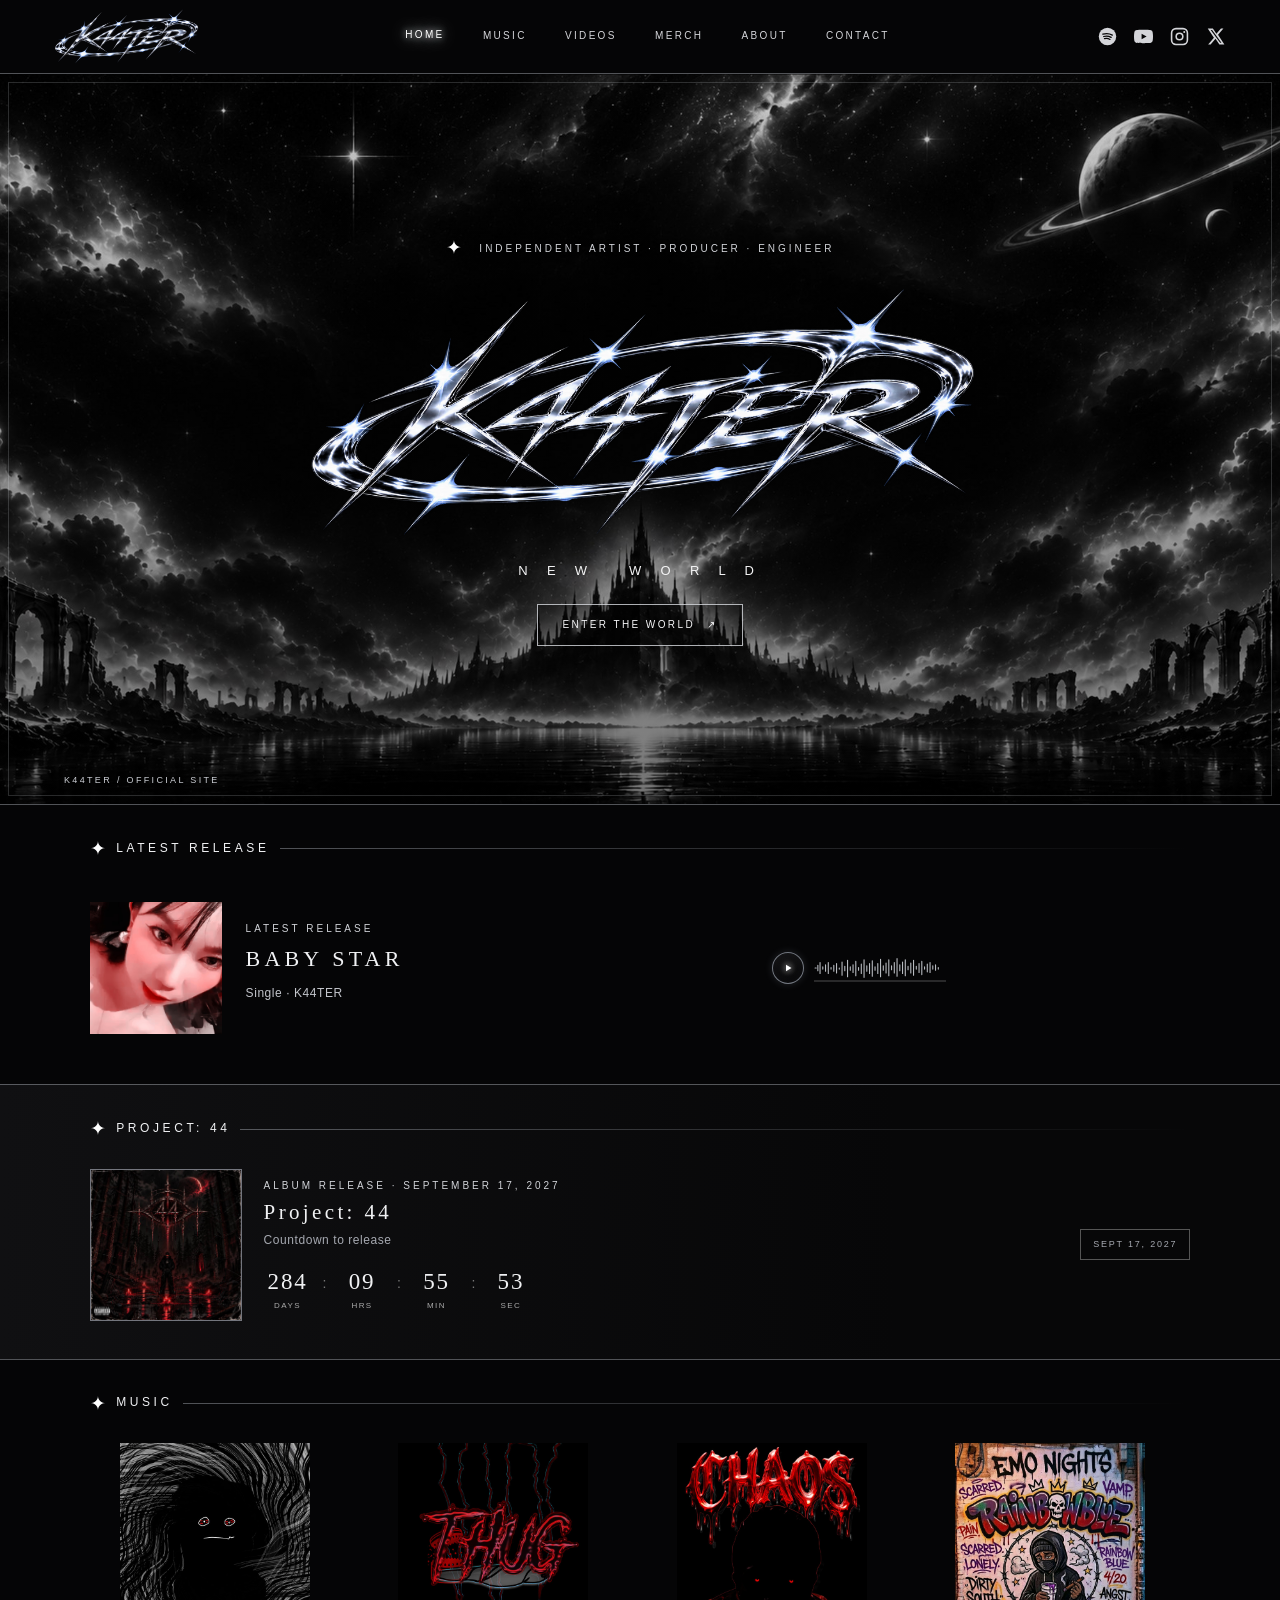
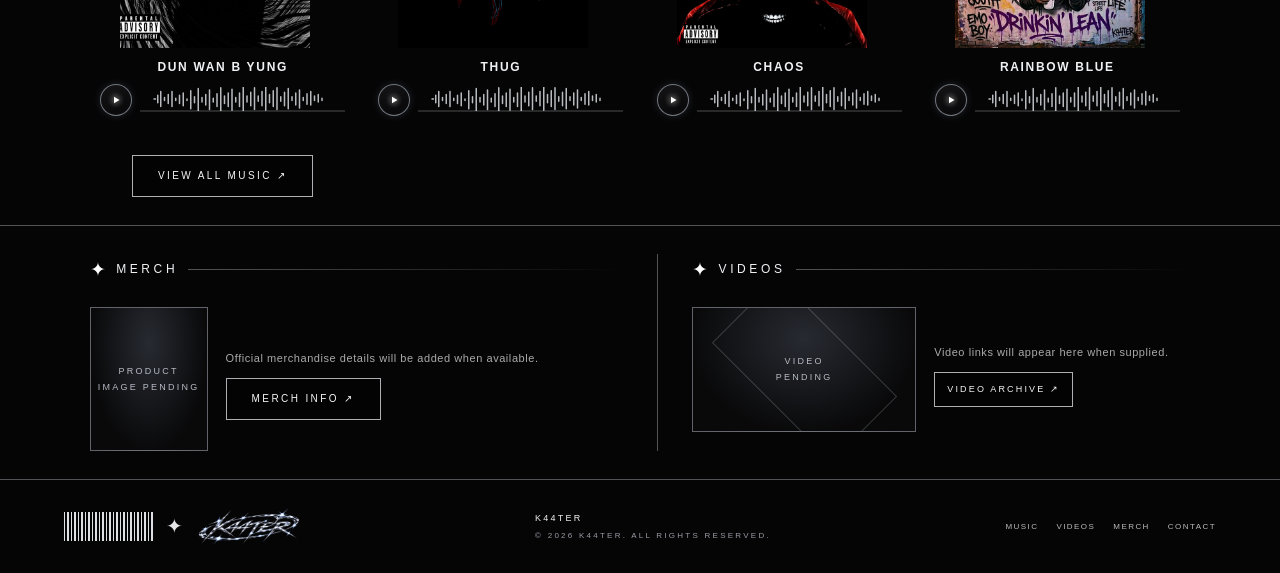
==== index.html @ 85b4a88e "Expand waveform width to match album art" ====
<!doctype html>
<html lang="en">
<head>
<meta charset="utf-8"><meta name="viewport" content="width=device-width, initial-scale=1"><meta name="theme-color" content="#050506">
<meta name="description" content="The official K44TER artist website."><title>Home | K44TER</title>
<link rel="preload" as="image" href="assets/backgrounds/cosmic-castle-2k.jpg"><link rel="stylesheet" href="styles.css?v=11"><script src="script.js?v=6" defer></script>
</head><body><a class="skip-link" href="#main">Skip to content</a>
<header class="site-header"><a class="brand" href="index.html" aria-label="K44TER home"><img src="assets/logo/k44ter-chrome-orbital-1200.png" alt="K44TER chrome orbital logo"></a>
<button class="menu-toggle" type="button" aria-expanded="false" aria-controls="primary-nav" aria-label="Open navigation"><span></span><span></span></button>
<nav id="primary-nav" class="primary-nav" aria-label="Main navigation"><a href="index.html" data-page="home">Home</a><a href="music.html" data-page="music">Music</a><a href="videos.html" data-page="videos">Videos</a><a href="merch.html" data-page="merch">Merch</a><a href="about.html" data-page="about">About</a><a href="contact.html" data-page="contact">Contact</a></nav>
<div class="social-icons"><a href="https://open.spotify.com/artist/79b7oTjnI22iM2zoxP4yaR?si=mRJgvDaFQS2e5y2-ZmFSTA" aria-label="Spotify" target="_blank" rel="noreferrer"><svg viewBox="0 0 24 24" aria-hidden="true"><circle cx="12" cy="12" r="11" fill="currentColor"/><path d="M6.1 9.1c4.3-1.3 8.7-.8 12 1.2M7.2 12c3.3-.9 6.6-.5 9.4 1.1M8.2 14.8c2.5-.6 4.8-.3 6.9.9" fill="none" stroke="#050506" stroke-width="1.6" stroke-linecap="round"/></svg></a><a href="https://youtube.com/@k44terr?si=vx4z6pO1TUNWpHLG" aria-label="YouTube" target="_blank" rel="noreferrer"><svg viewBox="0 0 24 24" aria-hidden="true"><path d="M23.5 6.2a3 3 0 0 0-2.1-2.1C19.6 3.6 12 3.6 12 3.6s-7.6 0-9.4.5A3 3 0 0 0 .5 6.2 31 31 0 0 0 0 12a31 31 0 0 0 .5 5.8 3 3 0 0 0 2.1 2.1c1.8.5 9.4.5 9.4.5s7.6 0 9.4-.5a3 3 0 0 0 2.1-2.1A31 31 0 0 0 24 12a31 31 0 0 0-.5-5.8ZM9.6 15.6V8.4l6.3 3.6-6.3 3.6Z"/></svg></a><a href="https://www.instagram.com/k44ter/" aria-label="Instagram" target="_blank" rel="noreferrer"><svg viewBox="0 0 24 24" aria-hidden="true"><rect x="2" y="2" width="20" height="20" rx="5.5" fill="none" stroke="currentColor" stroke-width="2"/><circle cx="12" cy="12" r="4.2" fill="none" stroke="currentColor" stroke-width="2"/><circle cx="18" cy="6.4" r="1.3"/></svg></a><a href="https://x.com/K44TERR" aria-label="X" target="_blank" rel="noreferrer"><svg viewBox="0 0 24 24" aria-hidden="true"><path d="M18.9 2H22l-6.8 7.8L23.2 22h-6.3L12 14.9 5.8 22H2.7l7.3-8.4L2.2 2h6.5l4.4 6.6L18.9 2Zm-1.1 18h1.7L7.7 3.9H5.9L17.8 20Z"/></svg></a></div></header>
<main id="main"><section class="home-hero cosmic"><div class="hero-copy"><p class="eyebrow"><span class="spark">✦</span> INDEPENDENT ARTIST · PRODUCER · ENGINEER</p><img class="hero-logo" src="assets/logo/k44ter-chrome-orbital-1200.png" alt="K44TER chrome orbital logo"><p class="hero-subtitle">N E W &nbsp; W O R L D</p><a class="button" href="#latest">ENTER THE WORLD <span>↗</span></a></div><div class="hero-index">K44TER / OFFICIAL SITE</div></section>
<section class="content-section latest" id="latest"><div class="section-heading"><span class="spark">✦</span><h2>Latest release</h2><i></i></div><div class="release-feature"><a class="release-cover-link" href="https://open.spotify.com/track/5ABla0cRv7qfZ9XZYniXes" target="_blank" rel="noreferrer" aria-label="Open Baby Star on Spotify"><img class="release-cover" src="assets/music/04-baby-star.jpg" alt="Baby Star cover artwork"></a><div class="release-copy"><p class="eyebrow">LATEST RELEASE</p><h3>Baby Star</h3><p>Single · K44TER</p></div><div class="compact-player" data-audio-player><button class="audio-play" type="button" aria-label="Play BABY STAR"><svg class="play-symbol" viewBox="0 0 24 24" aria-hidden="true"><path class="icon-play" d="M8 5.5v13L19 12 8 5.5Z"/><path class="icon-pause" d="M8 5v14M16 5v14"/></svg></button><div class="audio-display"><svg class="waveform" viewBox="0 0 240 32" role="img" aria-label="Audio waveform"><path d="M2 [base64]" fill="none" stroke="currentColor" stroke-width="2" stroke-linecap="round"/></svg><span class="audio-progress" aria-hidden="true"><span></span></span></div><time class="player-time" aria-label="Track time">0:00 / 0:00</time><audio preload="none" src="assets/audio/baby-star.mp3"></audio></div></div></section>
<section class="content-section project-strip"><div class="section-heading"><span class="spark">✦</span><h2>Project: 44</h2><i></i></div><div class="project-content project-countdown"><img class="project-cover" src="assets/projects/project-44-cover.jpg" alt="Project: 44 cover artwork"><div class="project-info"><p class="eyebrow">ALBUM RELEASE · SEPTEMBER 17, 2027</p><h3>Project: 44</h3><p>Countdown to release</p><div class="countdown" data-countdown data-target="2027-09-17T00:00:00+07:00" aria-label="Countdown to Project: 44 release"><div><strong data-days>—</strong><span>DAYS</span></div><b>:</b><div><strong data-hours>—</strong><span>HRS</span></div><b>:</b><div><strong data-minutes>—</strong><span>MIN</span></div><b>:</b><div><strong data-seconds>—</strong><span>SEC</span></div></div></div><span class="project-status">SEPT 17, 2027</span></div></section>
<section class="content-section"><div class="section-heading"><span class="spark">✦</span><h2>Music</h2><i></i></div><div class="placeholder-grid three music-preview-grid"><article class="music-tile" data-category="single"><a class="music-art-link" href="https://open.spotify.com/track/0UyNMUNlDSe3fFkBKzSwoQ" target="_blank" rel="noreferrer" aria-label="Open DUN WAN B YUNG on Spotify"><img class="music-art" src="assets/music/01-dun-wan-b-yung.jpg" alt="DUN WAN B YUNG cover artwork"></a><h3>DUN WAN B YUNG</h3><div class="compact-player" data-audio-player><button class="audio-play" type="button" aria-label="Play DUN WAN B YUNG"><svg class="play-symbol" viewBox="0 0 24 24" aria-hidden="true"><path class="icon-play" d="M8 5.5v13L19 12 8 5.5Z"/><path class="icon-pause" d="M8 5v14M16 5v14"/></svg></button><div class="audio-display"><svg class="waveform" viewBox="0 0 240 32" role="img" aria-label="Audio waveform"><path d="M2 [base64]" fill="none" stroke="currentColor" stroke-width="2" stroke-linecap="round"/></svg><span class="audio-progress" aria-hidden="true"><span></span></span></div><time class="player-time" aria-label="Track time">0:00 / 0:00</time><audio preload="none" src="assets/audio/dun-wan-b-yung.mp3"></audio></div></article><article class="music-tile" data-category="single"><a class="music-art-link" href="https://open.spotify.com/track/5TOm9nbfI895H2cRXM6hP5" target="_blank" rel="noreferrer" aria-label="Open THUG on Spotify"><img class="music-art" src="assets/music/02-thug.jpg" alt="THUG cover artwork"></a><h3>THUG</h3><div class="compact-player" data-audio-player><button class="audio-play" type="button" aria-label="Play THUG"><svg class="play-symbol" viewBox="0 0 24 24" aria-hidden="true"><path class="icon-play" d="M8 5.5v13L19 12 8 5.5Z"/><path class="icon-pause" d="M8 5v14M16 5v14"/></svg></button><div class="audio-display"><svg class="waveform" viewBox="0 0 240 32" role="img" aria-label="Audio waveform"><path d="M2 [base64]" fill="none" stroke="currentColor" stroke-width="2" stroke-linecap="round"/></svg><span class="audio-progress" aria-hidden="true"><span></span></span></div><time class="player-time" aria-label="Track time">0:00 / 0:00</time><audio preload="none" src="assets/audio/thug.mp3"></audio></div></article><article class="music-tile" data-category="single"><a class="music-art-link" href="https://open.spotify.com/track/6tZy8vqleIMeCNvs3DmoJp" target="_blank" rel="noreferrer" aria-label="Open CHAOS on Spotify"><img class="music-art" src="assets/music/03-chaos.jpg" alt="CHAOS cover artwork"></a><h3>CHAOS</h3><div class="compact-player" data-audio-player><button class="audio-play" type="button" aria-label="Play CHAOS"><svg class="play-symbol" viewBox="0 0 24 24" aria-hidden="true"><path class="icon-play" d="M8 5.5v13L19 12 8 5.5Z"/><path class="icon-pause" d="M8 5v14M16 5v14"/></svg></button><div class="audio-display"><svg class="waveform" viewBox="0 0 240 32" role="img" aria-label="Audio waveform"><path d="M2 [base64]" fill="none" stroke="currentColor" stroke-width="2" stroke-linecap="round"/></svg><span class="audio-progress" aria-hidden="true"><span></span></span></div><time class="player-time" aria-label="Track time">0:00 / 0:00</time><audio preload="none" src="assets/audio/chaos.mp3"></audio></div></article><article class="music-tile" data-category="single"><a class="music-art-link" href="https://open.spotify.com/track/3hxORqCs7koCFX0boj8CnD" target="_blank" rel="noreferrer" aria-label="Open RAINBOW BLUE on Spotify"><img class="music-art" src="assets/music/06-rainbow-blue.jpg" alt="RAINBOW BLUE cover artwork"></a><h3>RAINBOW BLUE</h3><div class="compact-player" data-audio-player><button class="audio-play" type="button" aria-label="Play RAINBOW BLUE"><svg class="play-symbol" viewBox="0 0 24 24" aria-hidden="true"><path class="icon-play" d="M8 5.5v13L19 12 8 5.5Z"/><path class="icon-pause" d="M8 5v14M16 5v14"/></svg></button><div class="audio-display"><svg class="waveform" viewBox="0 0 240 32" role="img" aria-label="Audio waveform"><path d="M2 [base64]" fill="none" stroke="currentColor" stroke-width="2" stroke-linecap="round"/></svg><span class="audio-progress" aria-hidden="true"><span></span></span></div><time class="player-time" aria-label="Track time">0:00 / 0:00</time><audio preload="none" src="assets/audio/rainbow-blue.mp3"></audio></div></article><div class="center-action"><a class="button" href="music.html">VIEW ALL MUSIC ↗</a></div></section>
<section class="content-section home-split"><div><div class="section-heading"><span class="spark">✦</span><h2>Merch</h2><i></i></div><div class="merch-preview"><div class="garment-placeholder">PRODUCT<br>IMAGE PENDING</div><div><p>Official merchandise details will be added when available.</p><a class="button" href="merch.html">MERCH INFO ↗</a></div></div></div><div><div class="section-heading"><span class="spark">✦</span><h2>Videos</h2><i></i></div><div class="video-preview"><div class="video-placeholder"><span>VIDEO<br>PENDING</span></div><div><p>Video links will appear here when supplied.</p><a class="button" href="videos.html">VIDEO ARCHIVE ↗</a></div></div></div></section></main>
<footer class="site-footer"><div class="footer-mark"><span class="barcode" aria-hidden="true"></span><span class="footer-star">✦</span><img src="assets/logo/k44ter-chrome-orbital-1200.png" alt=""></div><p>K44TER <span>© 2026 K44TER. ALL RIGHTS RESERVED.</span></p><div class="footer-links"><a href="music.html">Music</a><a href="videos.html">Videos</a><a href="merch.html">Merch</a><a href="contact.html">Contact</a></div></footer></body></html>
---- styles.css ----
:root{color-scheme:dark;--black:#050506;--line:rgba(215,221,231,.36);--muted:#a6a9b1;--serif:Georgia,"Times New Roman",serif;--sans:Arial,Helvetica,sans-serif}*{box-sizing:border-box}html{scroll-behavior:smooth;background:var(--black)}body{margin:0;background:var(--black);color:#f0f1f3;font:14px/1.65 var(--sans);letter-spacing:.04em;min-width:320px}a{color:inherit;text-decoration:none}a:hover{color:white}img{max-width:100%;display:block}.skip-link{position:absolute;left:-9999px;top:1rem;z-index:30}.skip-link:focus{left:1rem;background:white;color:black;padding:.75rem}
.site-header{height:74px;display:flex;align-items:center;justify-content:space-between;padding:0 clamp(18px,4vw,58px);border-bottom:1px solid var(--line);position:relative;z-index:10;background:#050506}.brand{width:150px;height:62px;display:flex;align-items:center;overflow:hidden}.brand img{width:100%;height:100%;object-fit:contain;filter:none}.primary-nav{display:flex;gap:clamp(16px,3vw,48px);align-items:center}.primary-nav a,.social-icons a{font-size:10px;letter-spacing:.23em;text-transform:uppercase;color:#d4d5d9}.primary-nav a[aria-current=page]{color:#fff;text-shadow:0 0 7px #fff,0 0 18px #dbe5ff;transform:translateY(-1px)}.social-icons{display:flex;gap:9px;align-items:center}.social-icons a{width:27px;height:27px;display:grid;place-items:center;letter-spacing:0;font-size:9px;font-weight:700;transition:transform .2s,color .2s,filter .2s}.social-icons a:hover{transform:translateY(-2px) scale(1.08);color:white;filter:drop-shadow(0 0 7px #fff)}.menu-toggle{display:none}
.cosmic{background-image:linear-gradient(180deg,#0003,#0008),url("assets/backgrounds/cosmic-castle-2k.jpg");background-position:center 48%;background-size:cover;background-repeat:no-repeat;position:relative;isolation:isolate}.cosmic:after{content:"";position:absolute;inset:8px;border:1px solid #dce1e62e;pointer-events:none;z-index:-1}.home-hero{min-height:min(690px,78vw);height:clamp(540px,67vw,730px);display:grid;place-items:center;text-align:center;padding:40px 20px}.hero-copy{display:flex;flex-direction:column;align-items:center;gap:18px;max-width:880px}.eyebrow{font-size:10px;line-height:1.7;letter-spacing:.3em;color:#d1d3d8;text-transform:uppercase;margin:0}.spark{color:white;font-size:19px;vertical-align:-2px;margin-right:9px}.hero-logo{width:min(720px,86vw);max-height:260px;object-fit:contain;filter:none}.hero-subtitle{font-size:13px;letter-spacing:.6em;color:#f4f4f5;margin:0 0 4px}.button{min-height:42px;border:1px solid #e6e8eebf;padding:11px 25px;display:inline-flex;align-items:center;justify-content:center;gap:12px;font-size:10px;letter-spacing:.24em;color:#f5f5f7;background:#0005;transition:background .2s,border-color .2s}.button:hover{background:#ebeef41f;border-color:white}.button.disabled{color:var(--muted);border-color:#555;cursor:default}.hero-index{position:absolute;bottom:16px;left:clamp(20px,5vw,72px);font-size:9px;letter-spacing:.26em;color:#cacdd3}.page-hero{min-height:245px;display:flex;flex-direction:column;justify-content:center;align-items:center;text-align:center;padding:42px 20px 36px}.page-hero h1{font:400 clamp(38px,6vw,66px)/1.1 var(--serif);letter-spacing:.48em;text-transform:uppercase;margin:14px 0 10px;padding-left:.48em;text-shadow:0 2px 20px #000}.hero-caption{font-size:11px;letter-spacing:.23em;color:#ddd;margin:0}
.content-section{padding:28px clamp(20px,7vw,100px);border-top:1px solid var(--line);position:relative}.section-heading{display:flex;align-items:center;gap:10px;margin-bottom:22px}.section-heading h2{margin:0;text-transform:uppercase;font-size:12px;letter-spacing:.3em;font-weight:500;white-space:nowrap}.section-heading .spark{margin:0}.section-heading i{height:1px;background:linear-gradient(90deg,var(--line),transparent);flex:1}.release-feature{display:grid;grid-template-columns:132px minmax(240px,1.2fr) minmax(200px,1fr);gap:24px;align-items:center;min-height:170px;padding:2px 0 8px}.art-placeholder,.mini-art,.video-placeholder,.video-thumb,.product-placeholder,.garment-placeholder{background:radial-gradient(ellipse at 50% 25%,#272a31,#09090a 72%);border:1px solid #dce1ea6b;display:grid;place-items:center;color:#b7bbc5;text-align:center;letter-spacing:.25em;font-size:9px;line-height:1.8;position:relative;overflow:hidden}.art-placeholder{aspect-ratio:1}.art-placeholder:before,.mini-art:before,.video-placeholder:before,.product-placeholder:before{content:"";position:absolute;inset:12%;border:1px solid #e5e9f233;transform:rotate(45deg)}.art-placeholder b{position:absolute;right:9px;bottom:5px;font-size:18px;font-weight:300;color:white}.release-copy h3{font:400 22px var(--serif);letter-spacing:.19em;text-transform:uppercase;margin:9px 0}.release-copy p:not(.eyebrow){color:#c3c5cb;font-size:12px;max-width:560px}.text-link{display:inline-block;border-bottom:1px solid #aaa;padding:7px 0;font-size:10px;letter-spacing:.22em;margin-top:6px}.wave-placeholder{border-block:1px solid #777;min-height:62px;display:flex;flex-direction:column;justify-content:center;gap:12px;color:#8e929b;font-size:9px;letter-spacing:.12em;padding:10px}.wave-placeholder i{height:19px;opacity:.6;background:repeating-linear-gradient(90deg,#aeb2bc 0 2px,transparent 2px 5px);clip-path:polygon(0 47%,3% 40%,5% 70%,8% 25%,11% 60%,14% 16%,18% 77%,20% 30%,24% 65%,27% 24%,30% 50%,34% 12%,37% 88%,40% 28%,43% 66%,47% 17%,50% 56%,54% 34%,58% 73%,62% 19%,65% 54%,69% 31%,73% 80%,77% 25%,80% 55%,84% 20%,88% 70%,92% 30%,96% 56%,100% 42%,100% 60%,96% 70%,92% 45%,88% 83%,84% 41%,80% 72%,77% 38%,73% 92%,69% 42%,65% 66%,62% 33%,58% 87%,54% 49%,50% 68%,47% 34%,43% 80%,40% 42%,37% 100%,34% 28%,30% 66%,27% 42%,24% 80%,20% 46%,18% 90%,14% 33%,11% 78%,8% 42%,5% 82%,3% 50%,0 58%)}
.project-strip,.merch-intro,.collection-note{background:linear-gradient(90deg,#101012,#070708 70%)}.project-content{display:flex;align-items:center;gap:26px;padding:2px 0 10px}.project-symbol{width:112px;aspect-ratio:1;border:1px solid #777;display:grid;place-items:center;color:#f2f3f7;font:italic 50px var(--serif);text-shadow:0 0 18px #aaa;background:radial-gradient(circle,#3b3c41,#09090b 68%)}.project-content h3{margin:6px 0;font:400 21px var(--serif);letter-spacing:.16em}.project-content p:not(.eyebrow){color:var(--muted);font-size:12px;margin:.35rem 0}.project-status{margin-left:auto;color:var(--muted);font-size:9px;letter-spacing:.2em;border:1px solid #555;padding:7px 12px}.placeholder-grid{display:grid;gap:18px}.placeholder-grid.three{grid-template-columns:repeat(3,minmax(0,1fr))}.placeholder-grid.five{grid-template-columns:repeat(5,minmax(0,1fr))}.placeholder-grid.four{grid-template-columns:repeat(4,minmax(0,1fr))}.archive-tile{position:relative;text-align:center;border:1px solid #dce1ea4d;padding:16px 12px 14px;background:linear-gradient(145deg,#111114,#070708 60%)}.archive-tile>span{position:absolute;top:8px;left:10px;color:#a4a8b1;font-size:9px;letter-spacing:.18em}.archive-tile h3{font-size:10px;line-height:1.5;letter-spacing:.16em;text-transform:uppercase;margin:11px 0 3px;font-weight:500}.archive-tile p{font-size:9px;color:#999da6;letter-spacing:.15em;margin:0}.mini-art{aspect-ratio:1;margin:6px auto 10px;max-width:165px}.center-action{text-align:center;padding-top:22px}.note{font-size:10px;color:#9b9ea6;letter-spacing:.08em;margin:14px 0 0}.home-split{display:grid;grid-template-columns:1fr 1fr;gap:34px}.home-split>div+div{border-left:1px solid var(--line);padding-left:34px}.merch-preview,.video-preview{display:flex;gap:18px;align-items:center}.garment-placeholder{width:118px;aspect-ratio:.82}.merch-preview p,.video-preview p{color:#aaa;font-size:11px}.video-placeholder{width:45%;aspect-ratio:1.8}.video-preview .button{font-size:9px;padding:9px 12px;min-height:34px}
.category-row{min-height:52px;display:flex;align-items:center;justify-content:center;gap:clamp(14px,4vw,56px);padding:10px 18px;border-bottom:1px solid var(--line);flex-wrap:wrap}.category{font:inherit;font-size:9px;letter-spacing:.2em;color:#bfc1c7;padding:5px 9px;border:0;background:transparent;cursor:pointer;transition:transform .2s,color .2s,text-shadow .2s}.category:hover,.category.active{color:white;text-shadow:0 0 8px #fff,0 0 18px #cbd7ef;transform:translateY(-1px)}.large{grid-template-columns:180px minmax(250px,1.2fr) minmax(180px,.9fr);min-height:200px}.large .art-placeholder{max-width:180px;width:100%}.featured-video{display:grid;grid-template-columns:minmax(300px,1.25fr) minmax(220px,.75fr);gap:36px;align-items:center}.video-screen{aspect-ratio:1.77;border:1px solid #aaa;background:linear-gradient(#0002,#0009),url("assets/backgrounds/cosmic-castle-2k.jpg") center 70%/cover;display:grid;place-items:center;position:relative}.play-mark{width:54px;height:54px;border:1px solid #ddd;border-radius:50%;display:grid;place-items:center;font-size:18px;padding-left:4px;background:#0005}.video-label{position:absolute;bottom:12px;left:14px;color:#d5d7dc;font-size:9px;letter-spacing:.2em}.video-info h2{font:400 24px var(--serif);letter-spacing:.15em;text-transform:uppercase}.video-info p:not(.eyebrow){color:#b7bac1;font-size:12px}.video-grid .video-thumb{aspect-ratio:1.75;margin-bottom:12px}.video-thumb b{position:absolute;right:12px;bottom:10px;border:1px solid #bbb;border-radius:50%;padding:4px 6px;font-size:9px;font-weight:400}.merch-intro{padding-top:34px;padding-bottom:36px}.merch-intro h2{font:400 clamp(25px,3vw,38px) var(--serif);letter-spacing:.22em;text-transform:uppercase;margin:9px 0}.merch-intro p:not(.eyebrow){max-width:620px;color:#c5c7cc;font-size:12px}.product-placeholder{aspect-ratio:.9;margin:6px auto 12px;max-width:205px}.collection-note{display:flex;align-items:center;gap:22px}.collection-note .project-symbol{width:78px;font-size:30px}.collection-note h2{font:400 18px var(--serif);letter-spacing:.16em}
.about-feature,.contact-feature{display:grid;grid-template-columns:minmax(200px,.8fr) minmax(300px,1.2fr);gap:48px;align-items:center;padding-top:36px;padding-bottom:40px}.about-art,.contact-emblem{min-height:280px;border:1px solid #777;display:grid;place-items:center;position:relative;overflow:hidden;background:radial-gradient(ellipse at center,#303139,#09090a 70%)}.about-art:before,.about-art:after,.contact-emblem:before{content:"";position:absolute;width:90%;height:1px;background:linear-gradient(90deg,transparent,#e1e5ee,transparent);transform:rotate(-35deg)}.about-art:after{transform:rotate(35deg)}.about-art img,.contact-emblem img{width:83%;opacity:.86;filter:none}.about-art span{position:absolute;bottom:17px;font-size:8px;letter-spacing:.25em;color:#dbdde3}.about-copy .section-heading,.contact-copy .section-heading{margin-bottom:4px}.serif-name{font:italic 32px var(--serif);letter-spacing:.42em;margin:4px 0 6px}.about-copy>p:not(.eyebrow),.contact-copy>p:not(.note){color:#d0d1d5;font-size:13px;max-width:660px}.about-links{display:flex;gap:12px;flex-wrap:wrap;margin-top:22px}.about-links .button{font-size:9px;padding:9px 12px}.about-details,.contact-columns{display:grid;grid-template-columns:1fr 1fr;gap:32px}.about-details>div+div,.contact-columns>div+div{border-left:1px solid var(--line);padding-left:32px}.skills-list{list-style:none;padding:0;margin:0}.skills-list li{padding:8px 0;border-bottom:1px solid #303034;font-size:11px;color:#d0d2d6}.skills-list li:before{content:"✦";color:white;margin-right:12px}.sound-note p{font:italic 16px var(--serif);color:#d4d6db}.sound-lines{height:76px;opacity:.55;background:repeating-linear-gradient(90deg,transparent 0 6px,#c6c9d1 7px 8px,transparent 9px 15px)}.about-signoff,.contact-end{text-align:center;padding-top:52px;padding-bottom:55px}.about-signoff h2,.contact-end h2{font:400 clamp(20px,3vw,34px) var(--serif);letter-spacing:.2em;margin:12px 0}.contact-emblem{height:280px}.contact-emblem:before{transform:rotate(-17deg);box-shadow:0 0 18px #fff}.contact-emblem span{position:absolute;font-size:28px;text-shadow:0 0 15px white}.contact-copy .serif-name{font-size:34px}.contact-email{min-height:54px;border:1px solid #bbb;display:flex;align-items:center;gap:15px;padding:10px 16px;margin-top:18px;letter-spacing:.13em;font-size:13px}.contact-email span{font-size:20px}.contact-email b{margin-left:auto}.contact-lead{color:#c6c7cc;max-width:450px}.social-list{display:grid;gap:8px}.social-list a{border:1px solid #6c6e74;padding:9px 12px;display:grid;grid-template-columns:1fr 1fr auto;font-size:11px;letter-spacing:.12em}.social-list b{font-weight:400;color:#aaa}.social-list i{font-style:normal}.archive-empty{padding:36px;border:1px solid #444;text-align:center;color:#9fa2aa;font-size:11px;letter-spacing:.15em}.site-footer{min-height:94px;border-top:1px solid var(--line);display:flex;align-items:center;justify-content:space-between;gap:22px;padding:16px clamp(20px,5vw,64px);background:#050506}.footer-mark{display:flex;align-items:center;gap:12px}.footer-mark img{width:105px;height:48px;object-fit:contain}.footer-star{font-size:20px;color:#e5e5e7}.barcode{width:90px;height:29px;background:repeating-linear-gradient(90deg,#dedfe3 0 1px,transparent 1px 3px,#dedfe3 3px 5px,transparent 5px 7px)}.site-footer p{font-size:9px;letter-spacing:.25em;margin:0}.site-footer p span{display:block;margin-top:4px;color:#9a9ca4;font-size:8px}.footer-links{display:flex;gap:18px}.footer-links a{font-size:8px;letter-spacing:.18em;text-transform:uppercase;color:#bbb}
@media(max-width:900px){.site-header{padding:0 22px}.brand{width:118px}.social-icons{display:none}.primary-nav{gap:17px}.primary-nav a{font-size:9px;letter-spacing:.16em}.content-section{padding-left:5vw;padding-right:5vw}.placeholder-grid.five{grid-template-columns:repeat(3,minmax(0,1fr))}.release-feature{grid-template-columns:112px 1fr}.release-feature .wave-placeholder{grid-column:2}.about-feature,.contact-feature{gap:28px}.contact-columns{gap:25px}}
@media(max-width:640px){body{font-size:13px}.site-header{height:64px;padding:0 16px}.brand{width:115px;height:55px}.menu-toggle{display:flex;width:38px;height:38px;align-items:center;justify-content:center;flex-direction:column;gap:6px;border:1px solid #777;background:transparent}.menu-toggle span{height:1px;width:17px;background:#fff}.primary-nav{display:none;position:absolute;top:63px;left:0;right:0;padding:12px 16px 18px;background:#070708;border-bottom:1px solid #6f7178;flex-direction:column;align-items:stretch;gap:0}.primary-nav.open{display:flex}.primary-nav a{padding:12px 8px;border-bottom:1px solid #27282c;font-size:10px}.primary-nav a[aria-current=page]{border:0;border-bottom:1px solid #555}.home-hero{height:620px;min-height:0;background-position:54% center}.hero-logo{width:93vw;max-height:175px}.hero-copy{gap:18px}.hero-subtitle{font-size:11px;letter-spacing:.4em}.eyebrow{font-size:8px;letter-spacing:.22em}.page-hero{min-height:215px}.page-hero h1{font-size:38px;letter-spacing:.32em;padding-left:.32em}.page-hero .eyebrow{text-align:center;max-width:92%}.content-section{padding:23px 18px}.section-heading h2{font-size:10px;letter-spacing:.22em}.section-heading{margin-bottom:16px}.release-feature,.release-feature.large{grid-template-columns:92px 1fr;gap:14px;min-height:0}.art-placeholder{width:92px}.release-copy h3{font-size:16px;letter-spacing:.1em}.release-copy p:not(.eyebrow){font-size:11px}.wave-placeholder{grid-column:1/-1!important}.project-content{gap:14px;flex-wrap:wrap}.project-symbol{width:76px;font-size:38px}.project-content h3{font-size:15px}.project-status{margin-left:90px}.placeholder-grid.three,.placeholder-grid.four,.placeholder-grid.five{grid-template-columns:repeat(2,minmax(0,1fr));gap:11px}.placeholder-grid.five .archive-tile:last-child:nth-child(odd){grid-column:1/-1;max-width:50%;justify-self:center}.archive-tile{padding:15px 8px 12px}.archive-tile h3{font-size:9px}.home-split{grid-template-columns:1fr;gap:22px}.home-split>div+div{border-left:0;border-top:1px solid var(--line);padding:22px 0 0}.merch-preview,.video-preview{gap:12px}.garment-placeholder{width:96px}.video-placeholder{width:43%}.category-row{gap:8px 13px;justify-content:flex-start;padding-left:18px}.category{font-size:8px;padding:4px 6px}.featured-video{grid-template-columns:1fr;gap:20px}.video-info h2{font-size:20px}.about-feature,.contact-feature{grid-template-columns:1fr;gap:22px}.about-art{min-height:220px}.about-art img,.contact-emblem img{max-width:300px}.about-copy>p:not(.eyebrow){font-size:12px}.about-details,.contact-columns{grid-template-columns:1fr;gap:22px}.about-details>div+div,.contact-columns>div+div{border-left:0;border-top:1px solid var(--line);padding:22px 0 0}.contact-emblem{height:210px}.contact-email{font-size:11px;letter-spacing:.07em;padding:10px}.about-links .button{flex:1}.site-footer{flex-wrap:wrap;justify-content:center;text-align:center;padding:15px 12px;gap:9px}.footer-mark{width:100%;justify-content:center}.footer-mark img{width:90px}.barcode{width:66px}.site-footer p{width:100%}.footer-links{justify-content:center;flex-wrap:wrap}.footer-links a{font-size:8px}.collection-note{align-items:flex-start}.collection-note .project-symbol{flex:0 0 62px}.contact-end h2,.about-signoff h2{letter-spacing:.12em}}@media(prefers-reduced-motion:reduce){html{scroll-behavior:auto}*,*:before,*:after{transition:none!important}}.social-icons svg{display:block;width:17px;height:17px;fill:currentColor}.merch-coming-soon{min-height:220px;display:flex;flex-direction:column;align-items:center;justify-content:center;gap:12px;color:#e5e5e8;text-align:center}.merch-coming-soon .spark{margin:0}.merch-coming-soon strong{font:400 19px var(--serif);letter-spacing:.32em}.merch-coming-soon p{margin:0;color:#aaa;font-size:11px;letter-spacing:.12em}

.social-icons svg{display:block;width:17px;height:17px;fill:currentColor}.merch-coming-soon{min-height:220px;display:flex;flex-direction:column;align-items:center;justify-content:center;gap:12px;color:#e5e5e8;text-align:center}.merch-coming-soon .spark{margin:0}.merch-coming-soon strong{font:400 19px var(--serif);letter-spacing:.32em}.merch-coming-soon p{margin:0;color:#aaa;font-size:11px;letter-spacing:.12em}.project-countdown{gap:22px}.project-cover{width:152px;aspect-ratio:1;object-fit:cover;border:1px solid #73757d}.project-info{min-width:0}.countdown{display:flex;align-items:center;gap:11px;margin-top:18px}.countdown div{display:flex;flex-direction:column;align-items:center;min-width:48px}.countdown strong{font:400 23px var(--serif);letter-spacing:.08em;font-variant-numeric:tabular-nums}.countdown span{margin-top:4px;color:#aaa;font-size:8px;letter-spacing:.18em}.countdown>b{font-weight:400;color:#777;margin-top:-14px}.release-grid{grid-template-columns:repeat(4,minmax(0,1fr))}.music-tile{display:block;color:inherit;text-decoration:none;transition:border-color .2s,transform .2s}.music-tile:hover{border-color:#fff;transform:translateY(-2px)}.music-art{display:block;width:100%;aspect-ratio:1;object-fit:cover;margin:6px auto 10px}.music-preview-grid .music-art{max-width:190px}.music-tile h3{min-height:2.8em}.music-tile p{font-size:8px}.release-grid .music-art{max-width:190px}
@media(max-width:900px){.release-grid{grid-template-columns:repeat(3,minmax(0,1fr))}}
@media(max-width:640px){.project-cover{width:94px}.project-countdown{align-items:flex-start}.project-status{display:none}.countdown{gap:5px;flex-wrap:wrap}.countdown div{min-width:38px}.countdown strong{font-size:18px}.release-grid{grid-template-columns:repeat(2,minmax(0,1fr))}.music-tile h3{font-size:9px}.music-preview-grid{grid-template-columns:repeat(2,minmax(0,1fr))}.music-preview-grid .music-tile:last-child:nth-child(odd){grid-column:1/-1;max-width:50%;justify-self:center}}

.primary-nav a{transition:transform .2s,color .2s,text-shadow .2s}.primary-nav a:hover{transform:translateY(-1px);text-shadow:0 0 8px #fff,0 0 18px #dbe5ff}.primary-nav a[aria-current=page]{border:0;padding:0;background:none}.social-icons a{border:0}.social-icons a svg{width:19px;height:19px}.category[hidden],[hidden]{display:none!important}.music-tile{min-width:0;position:relative;text-align:center;padding:4px 4px 8px;border:0;background:transparent;transition:transform .22s,filter .22s}.music-tile:hover{border:0;transform:translateY(-4px);filter:drop-shadow(0 0 12px #d9e5ff46)}.music-tile .music-art-link{display:block;width:100%;max-width:190px;aspect-ratio:1;margin:0 auto 12px;outline:1px solid #cfd5e144;outline-offset:4px;transition:outline-color .2s,outline-offset .2s;overflow:visible}.music-tile:hover .music-art-link{outline-color:#e6edf9a8;outline-offset:5px}.music-art{width:100%;height:100%;aspect-ratio:1;object-fit:cover;margin:0;transition:transform .22s,filter .22s}.music-tile:hover .music-art{transform:scale(1.025);filter:brightness(1.08)}.music-tile h3{margin:12px 0 10px;font-size:10px;min-height:0}.music-tile .spotify-player{display:block;width:100%;height:152px;border:0;border-radius:12px;background:transparent}.release-grid{grid-template-columns:repeat(4,minmax(0,1fr));row-gap:34px}.music-preview-grid .music-tile{padding-inline:6px}.release-cover-link{width:132px;aspect-ratio:1;outline:1px solid #cfd5e144;outline-offset:4px;transition:filter .2s,outline-color .2s,transform .2s}.release-cover-link:hover{outline-color:#e6edf9a8;filter:drop-shadow(0 0 11px #d9e5ff66);transform:translateY(-3px)}.release-cover{width:100%;height:100%;object-fit:cover}.release-feature .spotify-player{display:block;width:100%;height:152px;border:0;border-radius:12px;background:transparent}.category-empty{padding:44px 16px;text-align:center;color:#aeb1ba;font-size:11px;letter-spacing:.14em;text-transform:uppercase;border-block:1px solid #ffffff18}.video-category-empty{margin:0}.music-art-link:focus-visible,.primary-nav a:focus-visible,.social-icons a:focus-visible,.category:focus-visible{outline:1px solid white;outline-offset:5px}
@media(max-width:900px){.release-grid{grid-template-columns:repeat(3,minmax(0,1fr))}.release-feature{grid-template-columns:112px minmax(180px,1.2fr) minmax(170px,1fr);gap:18px}}
@media(max-width:640px){.release-grid{grid-template-columns:repeat(2,minmax(0,1fr));gap:26px 14px}.music-preview-grid{grid-template-columns:repeat(2,minmax(0,1fr))}.music-preview-grid .music-tile:last-child:nth-child(odd){grid-column:1/-1;max-width:50%;justify-self:center}.release-feature{grid-template-columns:86px 1fr;gap:14px}.release-cover-link{width:86px;grid-row:1}.release-feature .spotify-player{grid-column:1/-1}.release-copy h3{font-size:18px}}

.compact-player{display:flex;align-items:center;justify-content:center;gap:10px;margin:2px auto 0;width:min(100%,220px);color:#e9edf4}.compact-player .waveform{width:min(62%,145px);height:26px;opacity:.78}.audio-play{display:inline-flex;align-items:center;gap:6px;padding:5px 0;border:0;background:none;color:#d7d9df;font:inherit;font-size:8px;letter-spacing:.12em;white-space:nowrap}.audio-play:disabled{opacity:.52;cursor:not-allowed}.audio-play span:first-child{font-size:11px;color:#fff}.release-feature .compact-player{justify-content:flex-start;width:100%;max-width:240px;margin:8px 0}.release-feature .compact-player .waveform{width:145px}.release-feature .audio-play{font-size:8px}.music-tile h3{margin:10px 0 3px}.note{max-width:70ch}
.compact-player{display:flex;align-items:center;justify-content:center;gap:7px;width:min(100%,172px);margin:2px auto 0;color:#e9edf4}.audio-play{width:22px;height:22px;flex:0 0 22px;display:grid;place-items:center;padding:0;border:0;background:transparent;color:#fff;font-size:10px;cursor:pointer;transition:transform .18s,filter .18s}.audio-play:hover{transform:scale(1.14);filter:drop-shadow(0 0 6px #fff)}.audio-play:focus-visible{outline:1px solid #fff;outline-offset:3px}.play-symbol{line-height:1}.audio-display{position:relative;flex:1;min-width:0}.waveform{width:100%;height:20px;display:block;opacity:.75}.audio-progress{height:2px;display:block;position:relative;margin-top:-1px;background:#ffffff25;cursor:pointer}.audio-progress>span{height:100%;display:block;width:0;background:#fff;box-shadow:0 0 5px #fff;pointer-events:none}.player-time{min-width:56px;color:#b9bbc2;font-size:7px;letter-spacing:0;text-align:right;font-variant-numeric:tabular-nums}.compact-player audio{display:none}.music-preview-grid{grid-template-columns:repeat(4,minmax(0,1fr));gap:12px}.music-preview-grid .music-tile{padding:2px 2px 5px}.music-preview-grid .music-art-link{max-width:185px;margin-bottom:8px}.music-preview-grid .compact-player{max-width:160px;gap:5px}.music-preview-grid .audio-play{width:20px;height:20px;flex-basis:20px}.music-preview-grid .waveform{height:17px}.music-preview-grid .player-time{min-width:48px;font-size:6px}.music-preview-grid h3{margin:8px 0 3px;font-size:9px}.release-feature .compact-player{justify-content:flex-start;max-width:250px;width:100%;margin:8px 0}.release-feature .audio-display{max-width:145px}.release-feature .player-time{min-width:56px}.music-tile h3{margin:9px 0 3px}.note{max-width:70ch}
@media(max-width:760px){.music-preview-grid{grid-template-columns:repeat(2,minmax(0,1fr));gap:22px 14px}.music-preview-grid .music-art-link{max-width:185px}.music-preview-grid .compact-player{max-width:165px}.music-preview-grid .waveform{height:19px}.music-preview-grid .player-time{font-size:7px;min-width:54px}}

.placeholder-grid.three.music-preview-grid{grid-template-columns:repeat(4,minmax(0,1fr))}@media(max-width:760px){.placeholder-grid.three.music-preview-grid{grid-template-columns:repeat(2,minmax(0,1fr))}}

.placeholder-grid.three.music-preview-grid{max-width:1120px;margin-inline:auto}.music-preview-grid .music-art-link{max-width:205px}.music-preview-grid .compact-player{max-width:150px}@media(max-width:760px){.placeholder-grid.three.music-preview-grid{max-width:none;width:100%}.music-preview-grid .music-art-link{max-width:190px}.music-preview-grid .compact-player{max-width:165px}}

.audio-play{-webkit-appearance:none;appearance:none;border:1px solid #dce5f681;border-radius:50%;background:radial-gradient(circle at 45% 35%,#ffffff12,#050506 76%);box-shadow:0 0 8px #dce7ff22,inset 0 0 8px #dce7ff10;color:#f7f9ff;-webkit-tap-highlight-color:transparent;touch-action:manipulation}.audio-play:hover,.audio-play:active{border-color:#fff;box-shadow:0 0 8px #fff9,0 0 17px #dce7ff65,inset 0 0 9px #dce7ff32}.audio-play:active{transform:scale(.94)}.play-symbol{width:12px;height:12px;display:block;overflow:visible;fill:#fff;filter:drop-shadow(0 0 3px #fff)}.play-symbol .icon-play{display:block}.play-symbol .icon-pause{display:none;fill:none;stroke:#fff;stroke-width:3;stroke-linecap:round}.audio-play.is-playing .icon-play{display:none}.audio-play.is-playing .icon-pause{display:block}.music-preview-grid .audio-play{width:32px;height:32px;flex-basis:32px}.music-preview-grid .play-symbol{width:12px;height:12px}@media(max-width:760px){.audio-play{width:36px;height:36px;flex-basis:36px}.play-symbol{width:13px;height:13px}.music-preview-grid .audio-play{width:34px;height:34px;flex-basis:34px}}

.audio-play{width:32px;height:32px;flex-basis:32px}

.music-tile .music-art-link,.music-tile:hover .music-art-link,.release-cover-link,.release-cover-link:hover{outline:0;outline-offset:0;border:0;box-shadow:none}.music-art-link{overflow:hidden}.music-preview-grid .compact-player{width:100%;max-width:245px;gap:8px}.music-preview-grid .player-time,.release-grid .player-time{display:none}.music-preview-grid .waveform,.release-grid .waveform{height:24px}.release-grid .compact-player{width:100%;max-width:280px;gap:10px}.release-feature .compact-player{width:100%;max-width:280px;gap:10px}.release-feature .audio-display{flex:0 0 132px;max-width:132px}.release-feature .player-time{display:none}.music-preview-grid h3,.release-grid h3{font-size:12px;letter-spacing:.14em;margin:10px 0 6px}.music-preview-grid .music-art-link,.release-grid .music-art-link{max-width:205px;margin-bottom:6px}@media(max-width:760px){.music-preview-grid .compact-player,.release-grid .compact-player{max-width:100%;gap:7px}.music-preview-grid .waveform,.release-grid .waveform{height:22px}.release-feature .compact-player{max-width:100%;gap:8px}.release-feature .audio-display{flex-basis:86px;max-width:86px}}

.music-preview-grid .waveform,.release-grid .waveform{width:100%;height:24px}.release-feature .compact-player .waveform{width:100%;max-width:none}
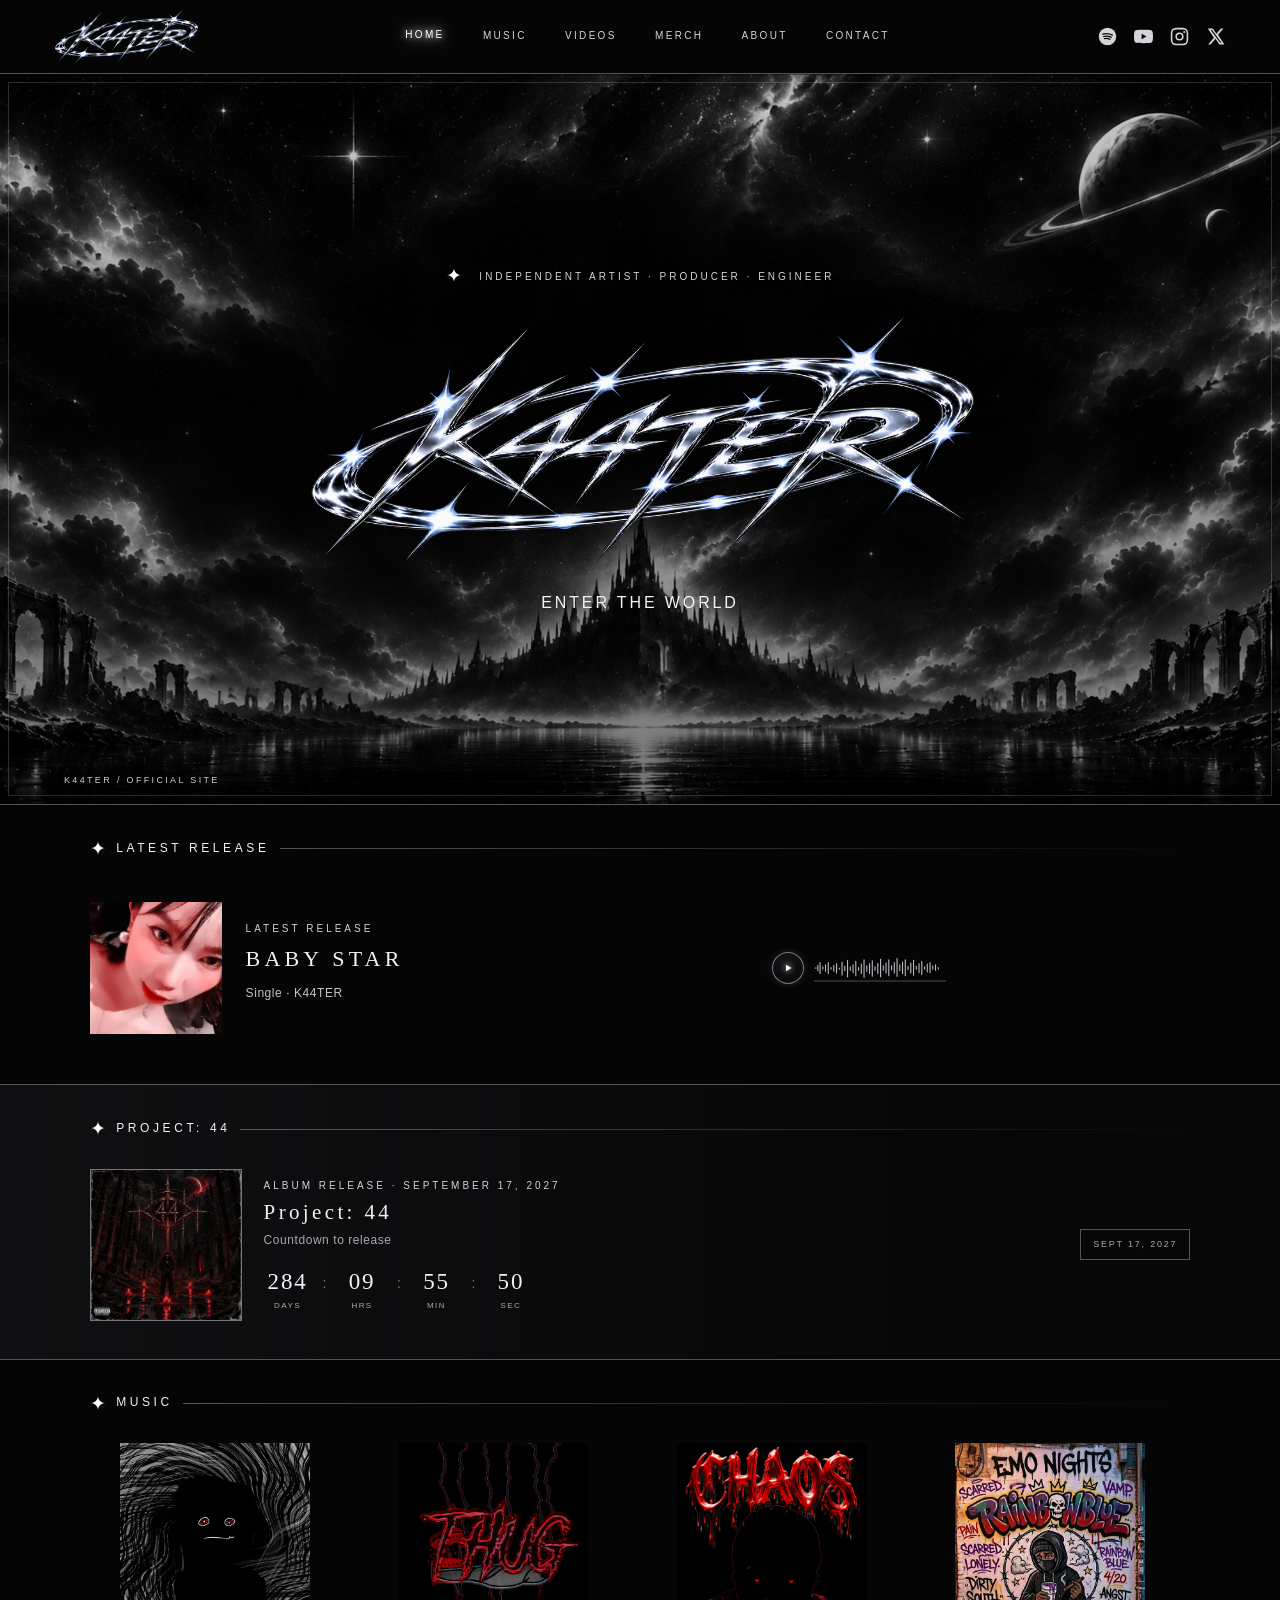
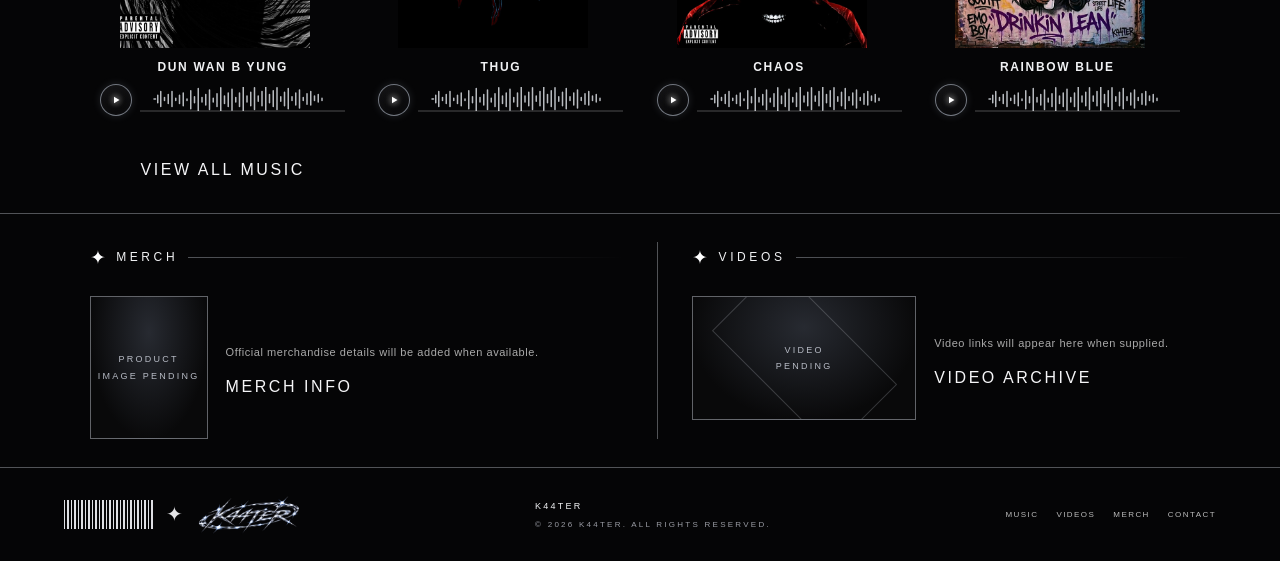
==== commit 8cc8c564: "Make site actions text-only with hover glow" ====
--- a/index.html
+++ b/index.html
@@ -3,15 +3,15 @@
 <head>
 <meta charset="utf-8"><meta name="viewport" content="width=device-width, initial-scale=1"><meta name="theme-color" content="#050506">
 <meta name="description" content="The official K44TER artist website."><title>Home | K44TER</title>
-<link rel="preload" as="image" href="assets/backgrounds/cosmic-castle-2k.jpg"><link rel="stylesheet" href="styles.css?v=11"><script src="script.js?v=6" defer></script>
+<link rel="preload" as="image" href="assets/backgrounds/cosmic-castle-2k.jpg"><link rel="stylesheet" href="styles.css?v=12"><script src="script.js?v=6" defer></script>
 </head><body><a class="skip-link" href="#main">Skip to content</a>
 <header class="site-header"><a class="brand" href="index.html" aria-label="K44TER home"><img src="assets/logo/k44ter-chrome-orbital-1200.png" alt="K44TER chrome orbital logo"></a>
 <button class="menu-toggle" type="button" aria-expanded="false" aria-controls="primary-nav" aria-label="Open navigation"><span></span><span></span></button>
 <nav id="primary-nav" class="primary-nav" aria-label="Main navigation"><a href="index.html" data-page="home">Home</a><a href="music.html" data-page="music">Music</a><a href="videos.html" data-page="videos">Videos</a><a href="merch.html" data-page="merch">Merch</a><a href="about.html" data-page="about">About</a><a href="contact.html" data-page="contact">Contact</a></nav>
 <div class="social-icons"><a href="https://open.spotify.com/artist/79b7oTjnI22iM2zoxP4yaR?si=mRJgvDaFQS2e5y2-ZmFSTA" aria-label="Spotify" target="_blank" rel="noreferrer"><svg viewBox="0 0 24 24" aria-hidden="true"><circle cx="12" cy="12" r="11" fill="currentColor"/><path d="M6.1 9.1c4.3-1.3 8.7-.8 12 1.2M7.2 12c3.3-.9 6.6-.5 9.4 1.1M8.2 14.8c2.5-.6 4.8-.3 6.9.9" fill="none" stroke="#050506" stroke-width="1.6" stroke-linecap="round"/></svg></a><a href="https://youtube.com/@k44terr?si=vx4z6pO1TUNWpHLG" aria-label="YouTube" target="_blank" rel="noreferrer"><svg viewBox="0 0 24 24" aria-hidden="true"><path d="M23.5 6.2a3 3 0 0 0-2.1-2.1C19.6 3.6 12 3.6 12 3.6s-7.6 0-9.4.5A3 3 0 0 0 .5 6.2 31 31 0 0 0 0 12a31 31 0 0 0 .5 5.8 3 3 0 0 0 2.1 2.1c1.8.5 9.4.5 9.4.5s7.6 0 9.4-.5a3 3 0 0 0 2.1-2.1A31 31 0 0 0 24 12a31 31 0 0 0-.5-5.8ZM9.6 15.6V8.4l6.3 3.6-6.3 3.6Z"/></svg></a><a href="https://www.instagram.com/k44ter/" aria-label="Instagram" target="_blank" rel="noreferrer"><svg viewBox="0 0 24 24" aria-hidden="true"><rect x="2" y="2" width="20" height="20" rx="5.5" fill="none" stroke="currentColor" stroke-width="2"/><circle cx="12" cy="12" r="4.2" fill="none" stroke="currentColor" stroke-width="2"/><circle cx="18" cy="6.4" r="1.3"/></svg></a><a href="https://x.com/K44TERR" aria-label="X" target="_blank" rel="noreferrer"><svg viewBox="0 0 24 24" aria-hidden="true"><path d="M18.9 2H22l-6.8 7.8L23.2 22h-6.3L12 14.9 5.8 22H2.7l7.3-8.4L2.2 2h6.5l4.4 6.6L18.9 2Zm-1.1 18h1.7L7.7 3.9H5.9L17.8 20Z"/></svg></a></div></header>
-<main id="main"><section class="home-hero cosmic"><div class="hero-copy"><p class="eyebrow"><span class="spark">✦</span> INDEPENDENT ARTIST · PRODUCER · ENGINEER</p><img class="hero-logo" src="assets/logo/k44ter-chrome-orbital-1200.png" alt="K44TER chrome orbital logo"><p class="hero-subtitle">N E W &nbsp; W O R L D</p><a class="button" href="#latest">ENTER THE WORLD <span>↗</span></a></div><div class="hero-index">K44TER / OFFICIAL SITE</div></section>
+<main id="main"><section class="home-hero cosmic"><div class="hero-copy"><p class="eyebrow"><span class="spark">✦</span> INDEPENDENT ARTIST · PRODUCER · ENGINEER</p><img class="hero-logo" src="assets/logo/k44ter-chrome-orbital-1200.png" alt="K44TER chrome orbital logo"><a class="button" href="#latest">ENTER THE WORLD </a></div><div class="hero-index">K44TER / OFFICIAL SITE</div></section>
 <section class="content-section latest" id="latest"><div class="section-heading"><span class="spark">✦</span><h2>Latest release</h2><i></i></div><div class="release-feature"><a class="release-cover-link" href="https://open.spotify.com/track/5ABla0cRv7qfZ9XZYniXes" target="_blank" rel="noreferrer" aria-label="Open Baby Star on Spotify"><img class="release-cover" src="assets/music/04-baby-star.jpg" alt="Baby Star cover artwork"></a><div class="release-copy"><p class="eyebrow">LATEST RELEASE</p><h3>Baby Star</h3><p>Single · K44TER</p></div><div class="compact-player" data-audio-player><button class="audio-play" type="button" aria-label="Play BABY STAR"><svg class="play-symbol" viewBox="0 0 24 24" aria-hidden="true"><path class="icon-play" d="M8 5.5v13L19 12 8 5.5Z"/><path class="icon-pause" d="M8 5v14M16 5v14"/></svg></button><div class="audio-display"><svg class="waveform" viewBox="0 0 240 32" role="img" aria-label="Audio waveform"><path d="M2 [base64]" fill="none" stroke="currentColor" stroke-width="2" stroke-linecap="round"/></svg><span class="audio-progress" aria-hidden="true"><span></span></span></div><time class="player-time" aria-label="Track time">0:00 / 0:00</time><audio preload="none" src="assets/audio/baby-star.mp3"></audio></div></div></section>
 <section class="content-section project-strip"><div class="section-heading"><span class="spark">✦</span><h2>Project: 44</h2><i></i></div><div class="project-content project-countdown"><img class="project-cover" src="assets/projects/project-44-cover.jpg" alt="Project: 44 cover artwork"><div class="project-info"><p class="eyebrow">ALBUM RELEASE · SEPTEMBER 17, 2027</p><h3>Project: 44</h3><p>Countdown to release</p><div class="countdown" data-countdown data-target="2027-09-17T00:00:00+07:00" aria-label="Countdown to Project: 44 release"><div><strong data-days>—</strong><span>DAYS</span></div><b>:</b><div><strong data-hours>—</strong><span>HRS</span></div><b>:</b><div><strong data-minutes>—</strong><span>MIN</span></div><b>:</b><div><strong data-seconds>—</strong><span>SEC</span></div></div></div><span class="project-status">SEPT 17, 2027</span></div></section>
-<section class="content-section"><div class="section-heading"><span class="spark">✦</span><h2>Music</h2><i></i></div><div class="placeholder-grid three music-preview-grid"><article class="music-tile" data-category="single"><a class="music-art-link" href="https://open.spotify.com/track/0UyNMUNlDSe3fFkBKzSwoQ" target="_blank" rel="noreferrer" aria-label="Open DUN WAN B YUNG on Spotify"><img class="music-art" src="assets/music/01-dun-wan-b-yung.jpg" alt="DUN WAN B YUNG cover artwork"></a><h3>DUN WAN B YUNG</h3><div class="compact-player" data-audio-player><button class="audio-play" type="button" aria-label="Play DUN WAN B YUNG"><svg class="play-symbol" viewBox="0 0 24 24" aria-hidden="true"><path class="icon-play" d="M8 5.5v13L19 12 8 5.5Z"/><path class="icon-pause" d="M8 5v14M16 5v14"/></svg></button><div class="audio-display"><svg class="waveform" viewBox="0 0 240 32" role="img" aria-label="Audio waveform"><path d="M2 [base64]" fill="none" stroke="currentColor" stroke-width="2" stroke-linecap="round"/></svg><span class="audio-progress" aria-hidden="true"><span></span></span></div><time class="player-time" aria-label="Track time">0:00 / 0:00</time><audio preload="none" src="assets/audio/dun-wan-b-yung.mp3"></audio></div></article><article class="music-tile" data-category="single"><a class="music-art-link" href="https://open.spotify.com/track/5TOm9nbfI895H2cRXM6hP5" target="_blank" rel="noreferrer" aria-label="Open THUG on Spotify"><img class="music-art" src="assets/music/02-thug.jpg" alt="THUG cover artwork"></a><h3>THUG</h3><div class="compact-player" data-audio-player><button class="audio-play" type="button" aria-label="Play THUG"><svg class="play-symbol" viewBox="0 0 24 24" aria-hidden="true"><path class="icon-play" d="M8 5.5v13L19 12 8 5.5Z"/><path class="icon-pause" d="M8 5v14M16 5v14"/></svg></button><div class="audio-display"><svg class="waveform" viewBox="0 0 240 32" role="img" aria-label="Audio waveform"><path d="M2 [base64]" fill="none" stroke="currentColor" stroke-width="2" stroke-linecap="round"/></svg><span class="audio-progress" aria-hidden="true"><span></span></span></div><time class="player-time" aria-label="Track time">0:00 / 0:00</time><audio preload="none" src="assets/audio/thug.mp3"></audio></div></article><article class="music-tile" data-category="single"><a class="music-art-link" href="https://open.spotify.com/track/6tZy8vqleIMeCNvs3DmoJp" target="_blank" rel="noreferrer" aria-label="Open CHAOS on Spotify"><img class="music-art" src="assets/music/03-chaos.jpg" alt="CHAOS cover artwork"></a><h3>CHAOS</h3><div class="compact-player" data-audio-player><button class="audio-play" type="button" aria-label="Play CHAOS"><svg class="play-symbol" viewBox="0 0 24 24" aria-hidden="true"><path class="icon-play" d="M8 5.5v13L19 12 8 5.5Z"/><path class="icon-pause" d="M8 5v14M16 5v14"/></svg></button><div class="audio-display"><svg class="waveform" viewBox="0 0 240 32" role="img" aria-label="Audio waveform"><path d="M2 [base64]" fill="none" stroke="currentColor" stroke-width="2" stroke-linecap="round"/></svg><span class="audio-progress" aria-hidden="true"><span></span></span></div><time class="player-time" aria-label="Track time">0:00 / 0:00</time><audio preload="none" src="assets/audio/chaos.mp3"></audio></div></article><article class="music-tile" data-category="single"><a class="music-art-link" href="https://open.spotify.com/track/3hxORqCs7koCFX0boj8CnD" target="_blank" rel="noreferrer" aria-label="Open RAINBOW BLUE on Spotify"><img class="music-art" src="assets/music/06-rainbow-blue.jpg" alt="RAINBOW BLUE cover artwork"></a><h3>RAINBOW BLUE</h3><div class="compact-player" data-audio-player><button class="audio-play" type="button" aria-label="Play RAINBOW BLUE"><svg class="play-symbol" viewBox="0 0 24 24" aria-hidden="true"><path class="icon-play" d="M8 5.5v13L19 12 8 5.5Z"/><path class="icon-pause" d="M8 5v14M16 5v14"/></svg></button><div class="audio-display"><svg class="waveform" viewBox="0 0 240 32" role="img" aria-label="Audio waveform"><path d="M2 [base64]" fill="none" stroke="currentColor" stroke-width="2" stroke-linecap="round"/></svg><span class="audio-progress" aria-hidden="true"><span></span></span></div><time class="player-time" aria-label="Track time">0:00 / 0:00</time><audio preload="none" src="assets/audio/rainbow-blue.mp3"></audio></div></article><div class="center-action"><a class="button" href="music.html">VIEW ALL MUSIC ↗</a></div></section>
-<section class="content-section home-split"><div><div class="section-heading"><span class="spark">✦</span><h2>Merch</h2><i></i></div><div class="merch-preview"><div class="garment-placeholder">PRODUCT<br>IMAGE PENDING</div><div><p>Official merchandise details will be added when available.</p><a class="button" href="merch.html">MERCH INFO ↗</a></div></div></div><div><div class="section-heading"><span class="spark">✦</span><h2>Videos</h2><i></i></div><div class="video-preview"><div class="video-placeholder"><span>VIDEO<br>PENDING</span></div><div><p>Video links will appear here when supplied.</p><a class="button" href="videos.html">VIDEO ARCHIVE ↗</a></div></div></div></section></main>
+<section class="content-section"><div class="section-heading"><span class="spark">✦</span><h2>Music</h2><i></i></div><div class="placeholder-grid three music-preview-grid"><article class="music-tile" data-category="single"><a class="music-art-link" href="https://open.spotify.com/track/0UyNMUNlDSe3fFkBKzSwoQ" target="_blank" rel="noreferrer" aria-label="Open DUN WAN B YUNG on Spotify"><img class="music-art" src="assets/music/01-dun-wan-b-yung.jpg" alt="DUN WAN B YUNG cover artwork"></a><h3>DUN WAN B YUNG</h3><div class="compact-player" data-audio-player><button class="audio-play" type="button" aria-label="Play DUN WAN B YUNG"><svg class="play-symbol" viewBox="0 0 24 24" aria-hidden="true"><path class="icon-play" d="M8 5.5v13L19 12 8 5.5Z"/><path class="icon-pause" d="M8 5v14M16 5v14"/></svg></button><div class="audio-display"><svg class="waveform" viewBox="0 0 240 32" role="img" aria-label="Audio waveform"><path d="M2 [base64]" fill="none" stroke="currentColor" stroke-width="2" stroke-linecap="round"/></svg><span class="audio-progress" aria-hidden="true"><span></span></span></div><time class="player-time" aria-label="Track time">0:00 / 0:00</time><audio preload="none" src="assets/audio/dun-wan-b-yung.mp3"></audio></div></article><article class="music-tile" data-category="single"><a class="music-art-link" href="https://open.spotify.com/track/5TOm9nbfI895H2cRXM6hP5" target="_blank" rel="noreferrer" aria-label="Open THUG on Spotify"><img class="music-art" src="assets/music/02-thug.jpg" alt="THUG cover artwork"></a><h3>THUG</h3><div class="compact-player" data-audio-player><button class="audio-play" type="button" aria-label="Play THUG"><svg class="play-symbol" viewBox="0 0 24 24" aria-hidden="true"><path class="icon-play" d="M8 5.5v13L19 12 8 5.5Z"/><path class="icon-pause" d="M8 5v14M16 5v14"/></svg></button><div class="audio-display"><svg class="waveform" viewBox="0 0 240 32" role="img" aria-label="Audio waveform"><path d="M2 [base64]" fill="none" stroke="currentColor" stroke-width="2" stroke-linecap="round"/></svg><span class="audio-progress" aria-hidden="true"><span></span></span></div><time class="player-time" aria-label="Track time">0:00 / 0:00</time><audio preload="none" src="assets/audio/thug.mp3"></audio></div></article><article class="music-tile" data-category="single"><a class="music-art-link" href="https://open.spotify.com/track/6tZy8vqleIMeCNvs3DmoJp" target="_blank" rel="noreferrer" aria-label="Open CHAOS on Spotify"><img class="music-art" src="assets/music/03-chaos.jpg" alt="CHAOS cover artwork"></a><h3>CHAOS</h3><div class="compact-player" data-audio-player><button class="audio-play" type="button" aria-label="Play CHAOS"><svg class="play-symbol" viewBox="0 0 24 24" aria-hidden="true"><path class="icon-play" d="M8 5.5v13L19 12 8 5.5Z"/><path class="icon-pause" d="M8 5v14M16 5v14"/></svg></button><div class="audio-display"><svg class="waveform" viewBox="0 0 240 32" role="img" aria-label="Audio waveform"><path d="M2 [base64]" fill="none" stroke="currentColor" stroke-width="2" stroke-linecap="round"/></svg><span class="audio-progress" aria-hidden="true"><span></span></span></div><time class="player-time" aria-label="Track time">0:00 / 0:00</time><audio preload="none" src="assets/audio/chaos.mp3"></audio></div></article><article class="music-tile" data-category="single"><a class="music-art-link" href="https://open.spotify.com/track/3hxORqCs7koCFX0boj8CnD" target="_blank" rel="noreferrer" aria-label="Open RAINBOW BLUE on Spotify"><img class="music-art" src="assets/music/06-rainbow-blue.jpg" alt="RAINBOW BLUE cover artwork"></a><h3>RAINBOW BLUE</h3><div class="compact-player" data-audio-player><button class="audio-play" type="button" aria-label="Play RAINBOW BLUE"><svg class="play-symbol" viewBox="0 0 24 24" aria-hidden="true"><path class="icon-play" d="M8 5.5v13L19 12 8 5.5Z"/><path class="icon-pause" d="M8 5v14M16 5v14"/></svg></button><div class="audio-display"><svg class="waveform" viewBox="0 0 240 32" role="img" aria-label="Audio waveform"><path d="M2 [base64]" fill="none" stroke="currentColor" stroke-width="2" stroke-linecap="round"/></svg><span class="audio-progress" aria-hidden="true"><span></span></span></div><time class="player-time" aria-label="Track time">0:00 / 0:00</time><audio preload="none" src="assets/audio/rainbow-blue.mp3"></audio></div></article><div class="center-action"><a class="button" href="music.html">VIEW ALL MUSIC</a></div></section>
+<section class="content-section home-split"><div><div class="section-heading"><span class="spark">✦</span><h2>Merch</h2><i></i></div><div class="merch-preview"><div class="garment-placeholder">PRODUCT<br>IMAGE PENDING</div><div><p>Official merchandise details will be added when available.</p><a class="button" href="merch.html">MERCH INFO</a></div></div></div><div><div class="section-heading"><span class="spark">✦</span><h2>Videos</h2><i></i></div><div class="video-preview"><div class="video-placeholder"><span>VIDEO<br>PENDING</span></div><div><p>Video links will appear here when supplied.</p><a class="button" href="videos.html">VIDEO ARCHIVE</a></div></div></div></section></main>
 <footer class="site-footer"><div class="footer-mark"><span class="barcode" aria-hidden="true"></span><span class="footer-star">✦</span><img src="assets/logo/k44ter-chrome-orbital-1200.png" alt=""></div><p>K44TER <span>© 2026 K44TER. ALL RIGHTS RESERVED.</span></p><div class="footer-links"><a href="music.html">Music</a><a href="videos.html">Videos</a><a href="merch.html">Merch</a><a href="contact.html">Contact</a></div></footer></body></html>
--- a/styles.css
+++ b/styles.css
@@ -31,3 +31,5 @@
 .music-tile .music-art-link,.music-tile:hover .music-art-link,.release-cover-link,.release-cover-link:hover{outline:0;outline-offset:0;border:0;box-shadow:none}.music-art-link{overflow:hidden}.music-preview-grid .compact-player{width:100%;max-width:245px;gap:8px}.music-preview-grid .player-time,.release-grid .player-time{display:none}.music-preview-grid .waveform,.release-grid .waveform{height:24px}.release-grid .compact-player{width:100%;max-width:280px;gap:10px}.release-feature .compact-player{width:100%;max-width:280px;gap:10px}.release-feature .audio-display{flex:0 0 132px;max-width:132px}.release-feature .player-time{display:none}.music-preview-grid h3,.release-grid h3{font-size:12px;letter-spacing:.14em;margin:10px 0 6px}.music-preview-grid .music-art-link,.release-grid .music-art-link{max-width:205px;margin-bottom:6px}@media(max-width:760px){.music-preview-grid .compact-player,.release-grid .compact-player{max-width:100%;gap:7px}.music-preview-grid .waveform,.release-grid .waveform{height:22px}.release-feature .compact-player{max-width:100%;gap:8px}.release-feature .audio-display{flex-basis:86px;max-width:86px}}
 
 .music-preview-grid .waveform,.release-grid .waveform{width:100%;height:24px}.release-feature .compact-player .waveform{width:100%;max-width:none}
+
+a.button,button.button,.video-preview .button,.about-links .button,.button.disabled{min-height:0;border:0;border-radius:0;padding:4px 0;display:inline-flex;align-items:center;justify-content:flex-start;gap:0;background:transparent;box-shadow:none;color:#f5f5f7;font-size:16px;line-height:1.4;letter-spacing:.16em;text-decoration:none;text-shadow:none;transition:color .2s,text-shadow .2s,transform .2s}.button:hover,.button:focus-visible,.text-link:hover,.text-link:focus-visible,.footer-links a:hover,.social-list a:hover{background:transparent;border-color:transparent;color:#fff;text-shadow:0 0 8px #fff,0 0 18px #dce7ff;transform:translateY(-1px)}.button:focus-visible,.text-link:focus-visible{outline:1px solid #fff;outline-offset:5px}.button.disabled{opacity:.6;cursor:default;pointer-events:none;text-shadow:none;transform:none}.text-link{border:0;padding:4px 0;margin-top:6px;font-size:16px;letter-spacing:.16em;text-decoration:none;transition:color .2s,text-shadow .2s,transform .2s}.category{font-size:12px;letter-spacing:.16em;padding:6px 5px}.menu-toggle{border:0;background:transparent;-webkit-tap-highlight-color:transparent}.menu-toggle:hover{filter:drop-shadow(0 0 7px #fff)}.menu-toggle:focus-visible{outline:1px solid #fff;outline-offset:4px}.contact-email{min-height:0;border:0;padding:4px 0;background:transparent;font-size:16px;letter-spacing:.1em;transition:color .2s,text-shadow .2s}.contact-email:hover{color:#fff;text-shadow:0 0 8px #fff}.social-list{gap:14px}.social-list a{border:0;padding:4px 0;font-size:14px;transition:color .2s,text-shadow .2s}.footer-links a{transition:color .2s,text-shadow .2s}.hero-copy .button{font-size:16px;letter-spacing:.18em}.category:hover,.category.active{transform:none}@media(max-width:640px){a.button,button.button,.video-preview .button,.about-links .button,.button.disabled,.text-link,.hero-copy .button{font-size:15px;letter-spacing:.13em}.about-links .button{flex:0 0 auto}.contact-email{font-size:14px}.social-list a{font-size:13px}.category{font-size:11px}}
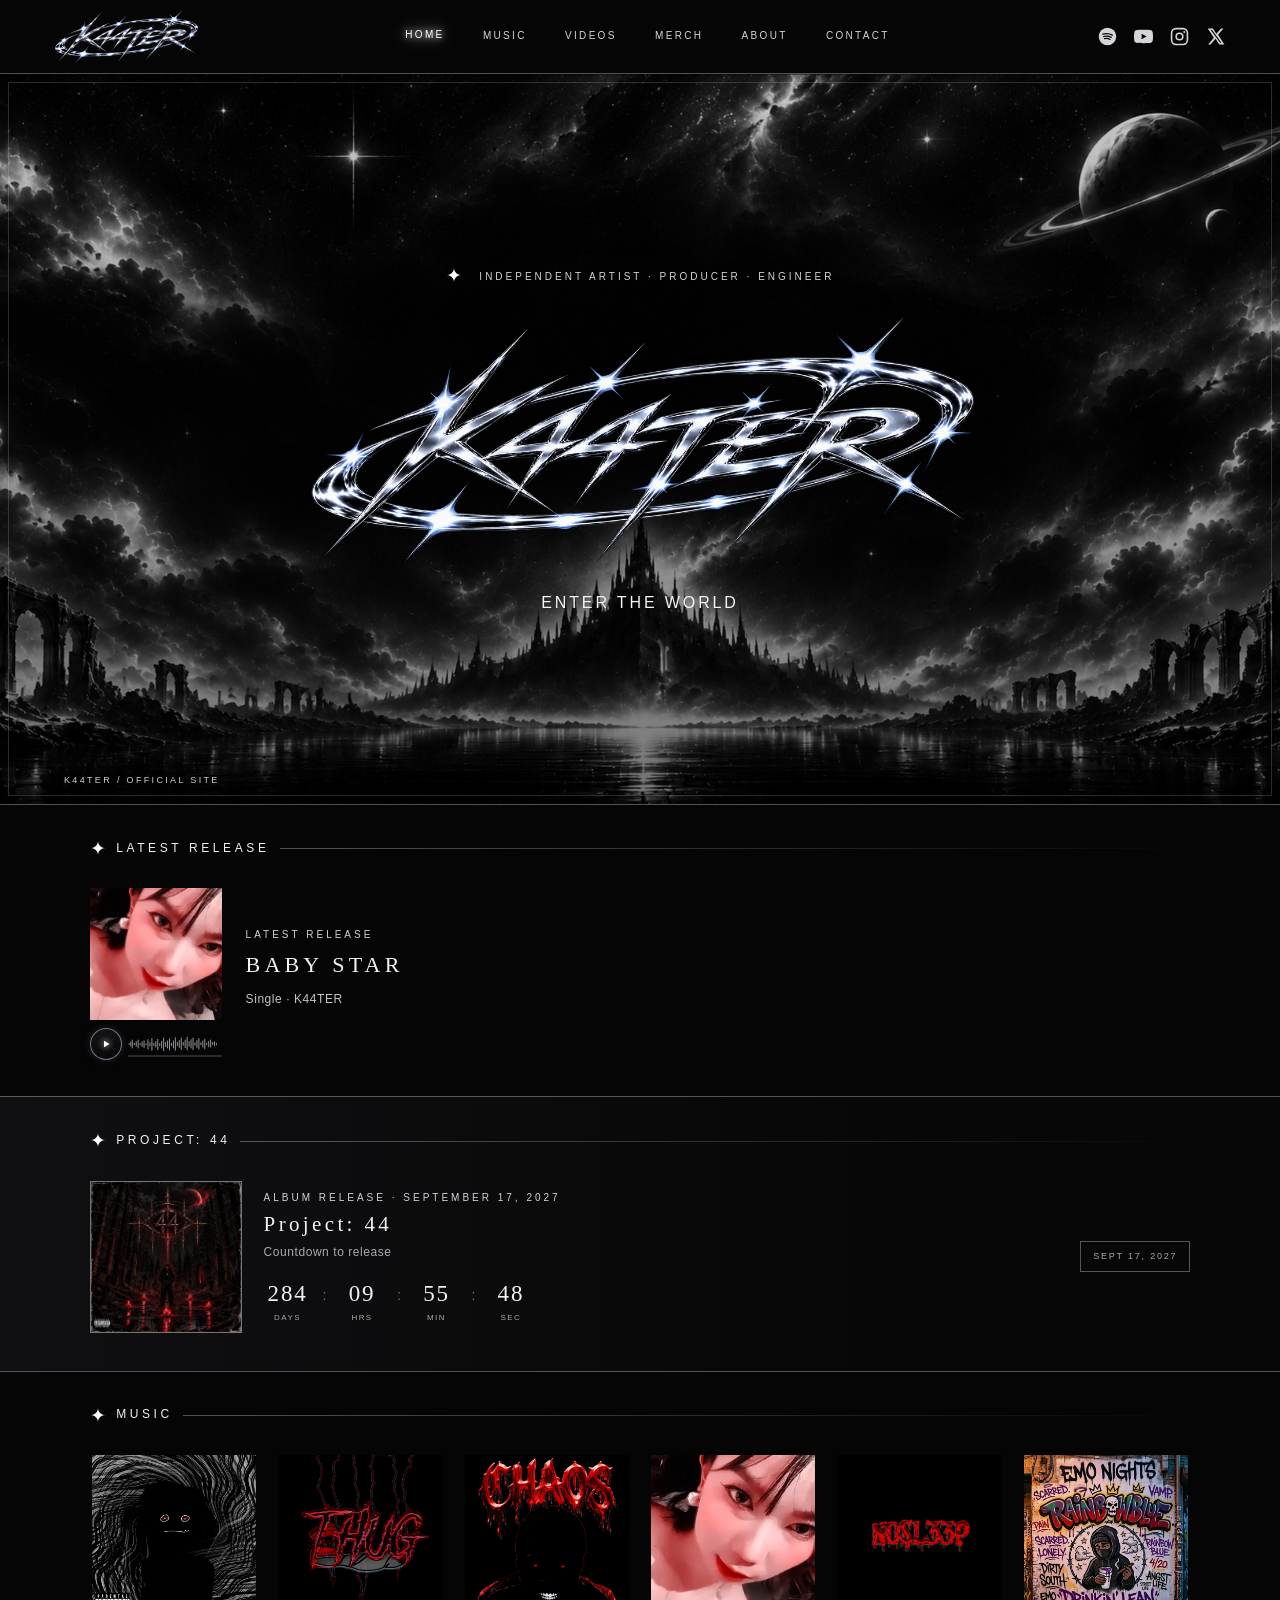
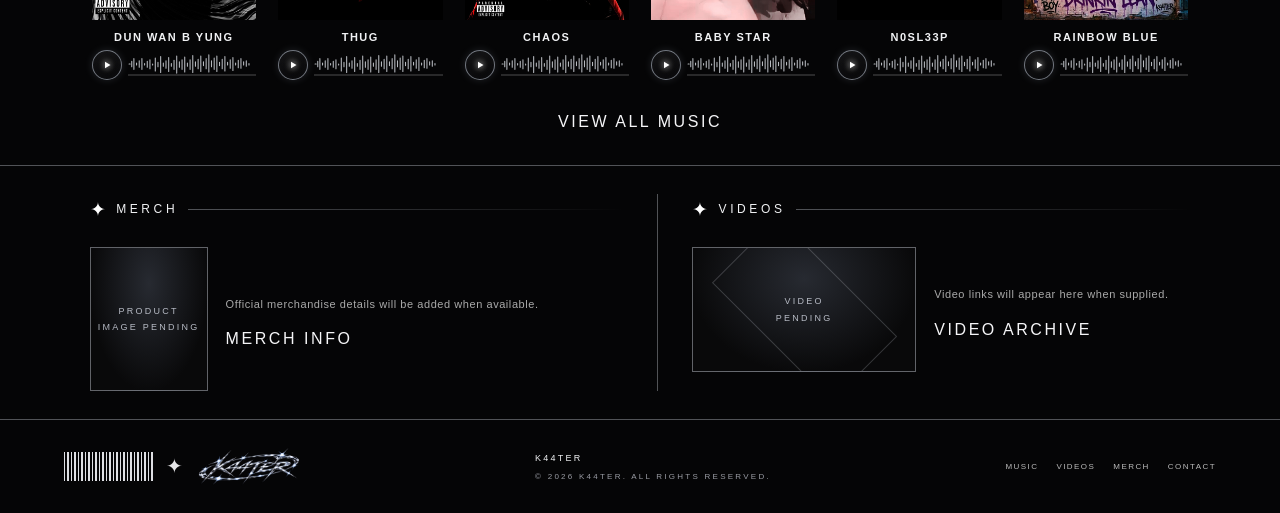
==== commit 12ba4f46: "Center six home music cards and expand latest player" ====
--- a/index.html
+++ b/index.html
@@ -1,17 +1,17 @@
-<!doctype html>
-<html lang="en">
-<head>
-<meta charset="utf-8"><meta name="viewport" content="width=device-width, initial-scale=1"><meta name="theme-color" content="#050506">
-<meta name="description" content="The official K44TER artist website."><title>Home | K44TER</title>
-<link rel="preload" as="image" href="assets/backgrounds/cosmic-castle-2k.jpg"><link rel="stylesheet" href="styles.css?v=12"><script src="script.js?v=6" defer></script>
-</head><body><a class="skip-link" href="#main">Skip to content</a>
-<header class="site-header"><a class="brand" href="index.html" aria-label="K44TER home"><img src="assets/logo/k44ter-chrome-orbital-1200.png" alt="K44TER chrome orbital logo"></a>
-<button class="menu-toggle" type="button" aria-expanded="false" aria-controls="primary-nav" aria-label="Open navigation"><span></span><span></span></button>
-<nav id="primary-nav" class="primary-nav" aria-label="Main navigation"><a href="index.html" data-page="home">Home</a><a href="music.html" data-page="music">Music</a><a href="videos.html" data-page="videos">Videos</a><a href="merch.html" data-page="merch">Merch</a><a href="about.html" data-page="about">About</a><a href="contact.html" data-page="contact">Contact</a></nav>
-<div class="social-icons"><a href="https://open.spotify.com/artist/79b7oTjnI22iM2zoxP4yaR?si=mRJgvDaFQS2e5y2-ZmFSTA" aria-label="Spotify" target="_blank" rel="noreferrer"><svg viewBox="0 0 24 24" aria-hidden="true"><circle cx="12" cy="12" r="11" fill="currentColor"/><path d="M6.1 9.1c4.3-1.3 8.7-.8 12 1.2M7.2 12c3.3-.9 6.6-.5 9.4 1.1M8.2 14.8c2.5-.6 4.8-.3 6.9.9" fill="none" stroke="#050506" stroke-width="1.6" stroke-linecap="round"/></svg></a><a href="https://youtube.com/@k44terr?si=vx4z6pO1TUNWpHLG" aria-label="YouTube" target="_blank" rel="noreferrer"><svg viewBox="0 0 24 24" aria-hidden="true"><path d="M23.5 6.2a3 3 0 0 0-2.1-2.1C19.6 3.6 12 3.6 12 3.6s-7.6 0-9.4.5A3 3 0 0 0 .5 6.2 31 31 0 0 0 0 12a31 31 0 0 0 .5 5.8 3 3 0 0 0 2.1 2.1c1.8.5 9.4.5 9.4.5s7.6 0 9.4-.5a3 3 0 0 0 2.1-2.1A31 31 0 0 0 24 12a31 31 0 0 0-.5-5.8ZM9.6 15.6V8.4l6.3 3.6-6.3 3.6Z"/></svg></a><a href="https://www.instagram.com/k44ter/" aria-label="Instagram" target="_blank" rel="noreferrer"><svg viewBox="0 0 24 24" aria-hidden="true"><rect x="2" y="2" width="20" height="20" rx="5.5" fill="none" stroke="currentColor" stroke-width="2"/><circle cx="12" cy="12" r="4.2" fill="none" stroke="currentColor" stroke-width="2"/><circle cx="18" cy="6.4" r="1.3"/></svg></a><a href="https://x.com/K44TERR" aria-label="X" target="_blank" rel="noreferrer"><svg viewBox="0 0 24 24" aria-hidden="true"><path d="M18.9 2H22l-6.8 7.8L23.2 22h-6.3L12 14.9 5.8 22H2.7l7.3-8.4L2.2 2h6.5l4.4 6.6L18.9 2Zm-1.1 18h1.7L7.7 3.9H5.9L17.8 20Z"/></svg></a></div></header>
-<main id="main"><section class="home-hero cosmic"><div class="hero-copy"><p class="eyebrow"><span class="spark">✦</span> INDEPENDENT ARTIST · PRODUCER · ENGINEER</p><img class="hero-logo" src="assets/logo/k44ter-chrome-orbital-1200.png" alt="K44TER chrome orbital logo"><a class="button" href="#latest">ENTER THE WORLD </a></div><div class="hero-index">K44TER / OFFICIAL SITE</div></section>
-<section class="content-section latest" id="latest"><div class="section-heading"><span class="spark">✦</span><h2>Latest release</h2><i></i></div><div class="release-feature"><a class="release-cover-link" href="https://open.spotify.com/track/5ABla0cRv7qfZ9XZYniXes" target="_blank" rel="noreferrer" aria-label="Open Baby Star on Spotify"><img class="release-cover" src="assets/music/04-baby-star.jpg" alt="Baby Star cover artwork"></a><div class="release-copy"><p class="eyebrow">LATEST RELEASE</p><h3>Baby Star</h3><p>Single · K44TER</p></div><div class="compact-player" data-audio-player><button class="audio-play" type="button" aria-label="Play BABY STAR"><svg class="play-symbol" viewBox="0 0 24 24" aria-hidden="true"><path class="icon-play" d="M8 5.5v13L19 12 8 5.5Z"/><path class="icon-pause" d="M8 5v14M16 5v14"/></svg></button><div class="audio-display"><svg class="waveform" viewBox="0 0 240 32" role="img" aria-label="Audio waveform"><path d="M2 [base64]" fill="none" stroke="currentColor" stroke-width="2" stroke-linecap="round"/></svg><span class="audio-progress" aria-hidden="true"><span></span></span></div><time class="player-time" aria-label="Track time">0:00 / 0:00</time><audio preload="none" src="assets/audio/baby-star.mp3"></audio></div></div></section>
-<section class="content-section project-strip"><div class="section-heading"><span class="spark">✦</span><h2>Project: 44</h2><i></i></div><div class="project-content project-countdown"><img class="project-cover" src="assets/projects/project-44-cover.jpg" alt="Project: 44 cover artwork"><div class="project-info"><p class="eyebrow">ALBUM RELEASE · SEPTEMBER 17, 2027</p><h3>Project: 44</h3><p>Countdown to release</p><div class="countdown" data-countdown data-target="2027-09-17T00:00:00+07:00" aria-label="Countdown to Project: 44 release"><div><strong data-days>—</strong><span>DAYS</span></div><b>:</b><div><strong data-hours>—</strong><span>HRS</span></div><b>:</b><div><strong data-minutes>—</strong><span>MIN</span></div><b>:</b><div><strong data-seconds>—</strong><span>SEC</span></div></div></div><span class="project-status">SEPT 17, 2027</span></div></section>
-<section class="content-section"><div class="section-heading"><span class="spark">✦</span><h2>Music</h2><i></i></div><div class="placeholder-grid three music-preview-grid"><article class="music-tile" data-category="single"><a class="music-art-link" href="https://open.spotify.com/track/0UyNMUNlDSe3fFkBKzSwoQ" target="_blank" rel="noreferrer" aria-label="Open DUN WAN B YUNG on Spotify"><img class="music-art" src="assets/music/01-dun-wan-b-yung.jpg" alt="DUN WAN B YUNG cover artwork"></a><h3>DUN WAN B YUNG</h3><div class="compact-player" data-audio-player><button class="audio-play" type="button" aria-label="Play DUN WAN B YUNG"><svg class="play-symbol" viewBox="0 0 24 24" aria-hidden="true"><path class="icon-play" d="M8 5.5v13L19 12 8 5.5Z"/><path class="icon-pause" d="M8 5v14M16 5v14"/></svg></button><div class="audio-display"><svg class="waveform" viewBox="0 0 240 32" role="img" aria-label="Audio waveform"><path d="M2 [base64]" fill="none" stroke="currentColor" stroke-width="2" stroke-linecap="round"/></svg><span class="audio-progress" aria-hidden="true"><span></span></span></div><time class="player-time" aria-label="Track time">0:00 / 0:00</time><audio preload="none" src="assets/audio/dun-wan-b-yung.mp3"></audio></div></article><article class="music-tile" data-category="single"><a class="music-art-link" href="https://open.spotify.com/track/5TOm9nbfI895H2cRXM6hP5" target="_blank" rel="noreferrer" aria-label="Open THUG on Spotify"><img class="music-art" src="assets/music/02-thug.jpg" alt="THUG cover artwork"></a><h3>THUG</h3><div class="compact-player" data-audio-player><button class="audio-play" type="button" aria-label="Play THUG"><svg class="play-symbol" viewBox="0 0 24 24" aria-hidden="true"><path class="icon-play" d="M8 5.5v13L19 12 8 5.5Z"/><path class="icon-pause" d="M8 5v14M16 5v14"/></svg></button><div class="audio-display"><svg class="waveform" viewBox="0 0 240 32" role="img" aria-label="Audio waveform"><path d="M2 [base64]" fill="none" stroke="currentColor" stroke-width="2" stroke-linecap="round"/></svg><span class="audio-progress" aria-hidden="true"><span></span></span></div><time class="player-time" aria-label="Track time">0:00 / 0:00</time><audio preload="none" src="assets/audio/thug.mp3"></audio></div></article><article class="music-tile" data-category="single"><a class="music-art-link" href="https://open.spotify.com/track/6tZy8vqleIMeCNvs3DmoJp" target="_blank" rel="noreferrer" aria-label="Open CHAOS on Spotify"><img class="music-art" src="assets/music/03-chaos.jpg" alt="CHAOS cover artwork"></a><h3>CHAOS</h3><div class="compact-player" data-audio-player><button class="audio-play" type="button" aria-label="Play CHAOS"><svg class="play-symbol" viewBox="0 0 24 24" aria-hidden="true"><path class="icon-play" d="M8 5.5v13L19 12 8 5.5Z"/><path class="icon-pause" d="M8 5v14M16 5v14"/></svg></button><div class="audio-display"><svg class="waveform" viewBox="0 0 240 32" role="img" aria-label="Audio waveform"><path d="M2 [base64]" fill="none" stroke="currentColor" stroke-width="2" stroke-linecap="round"/></svg><span class="audio-progress" aria-hidden="true"><span></span></span></div><time class="player-time" aria-label="Track time">0:00 / 0:00</time><audio preload="none" src="assets/audio/chaos.mp3"></audio></div></article><article class="music-tile" data-category="single"><a class="music-art-link" href="https://open.spotify.com/track/3hxORqCs7koCFX0boj8CnD" target="_blank" rel="noreferrer" aria-label="Open RAINBOW BLUE on Spotify"><img class="music-art" src="assets/music/06-rainbow-blue.jpg" alt="RAINBOW BLUE cover artwork"></a><h3>RAINBOW BLUE</h3><div class="compact-player" data-audio-player><button class="audio-play" type="button" aria-label="Play RAINBOW BLUE"><svg class="play-symbol" viewBox="0 0 24 24" aria-hidden="true"><path class="icon-play" d="M8 5.5v13L19 12 8 5.5Z"/><path class="icon-pause" d="M8 5v14M16 5v14"/></svg></button><div class="audio-display"><svg class="waveform" viewBox="0 0 240 32" role="img" aria-label="Audio waveform"><path d="M2 [base64]" fill="none" stroke="currentColor" stroke-width="2" stroke-linecap="round"/></svg><span class="audio-progress" aria-hidden="true"><span></span></span></div><time class="player-time" aria-label="Track time">0:00 / 0:00</time><audio preload="none" src="assets/audio/rainbow-blue.mp3"></audio></div></article><div class="center-action"><a class="button" href="music.html">VIEW ALL MUSIC</a></div></section>
-<section class="content-section home-split"><div><div class="section-heading"><span class="spark">✦</span><h2>Merch</h2><i></i></div><div class="merch-preview"><div class="garment-placeholder">PRODUCT<br>IMAGE PENDING</div><div><p>Official merchandise details will be added when available.</p><a class="button" href="merch.html">MERCH INFO</a></div></div></div><div><div class="section-heading"><span class="spark">✦</span><h2>Videos</h2><i></i></div><div class="video-preview"><div class="video-placeholder"><span>VIDEO<br>PENDING</span></div><div><p>Video links will appear here when supplied.</p><a class="button" href="videos.html">VIDEO ARCHIVE</a></div></div></div></section></main>
+<!doctype html>
+<html lang="en">
+<head>
+<meta charset="utf-8"><meta name="viewport" content="width=device-width, initial-scale=1"><meta name="theme-color" content="#050506">
+<meta name="description" content="The official K44TER artist website."><title>Home | K44TER</title>
+<link rel="preload" as="image" href="assets/backgrounds/cosmic-castle-2k.jpg"><link rel="stylesheet" href="styles.css?v=13"><script src="script.js?v=6" defer></script>
+</head><body><a class="skip-link" href="#main">Skip to content</a>
+<header class="site-header"><a class="brand" href="index.html" aria-label="K44TER home"><img src="assets/logo/k44ter-chrome-orbital-1200.png" alt="K44TER chrome orbital logo"></a>
+<button class="menu-toggle" type="button" aria-expanded="false" aria-controls="primary-nav" aria-label="Open navigation"><span></span><span></span></button>
+<nav id="primary-nav" class="primary-nav" aria-label="Main navigation"><a href="index.html" data-page="home">Home</a><a href="music.html" data-page="music">Music</a><a href="videos.html" data-page="videos">Videos</a><a href="merch.html" data-page="merch">Merch</a><a href="about.html" data-page="about">About</a><a href="contact.html" data-page="contact">Contact</a></nav>
+<div class="social-icons"><a href="https://open.spotify.com/artist/79b7oTjnI22iM2zoxP4yaR?si=mRJgvDaFQS2e5y2-ZmFSTA" aria-label="Spotify" target="_blank" rel="noreferrer"><svg viewBox="0 0 24 24" aria-hidden="true"><circle cx="12" cy="12" r="11" fill="currentColor"/><path d="M6.1 9.1c4.3-1.3 8.7-.8 12 1.2M7.2 12c3.3-.9 6.6-.5 9.4 1.1M8.2 14.8c2.5-.6 4.8-.3 6.9.9" fill="none" stroke="#050506" stroke-width="1.6" stroke-linecap="round"/></svg></a><a href="https://youtube.com/@k44terr?si=vx4z6pO1TUNWpHLG" aria-label="YouTube" target="_blank" rel="noreferrer"><svg viewBox="0 0 24 24" aria-hidden="true"><path d="M23.5 6.2a3 3 0 0 0-2.1-2.1C19.6 3.6 12 3.6 12 3.6s-7.6 0-9.4.5A3 3 0 0 0 .5 6.2 31 31 0 0 0 0 12a31 31 0 0 0 .5 5.8 3 3 0 0 0 2.1 2.1c1.8.5 9.4.5 9.4.5s7.6 0 9.4-.5a3 3 0 0 0 2.1-2.1A31 31 0 0 0 24 12a31 31 0 0 0-.5-5.8ZM9.6 15.6V8.4l6.3 3.6-6.3 3.6Z"/></svg></a><a href="https://www.instagram.com/k44ter/" aria-label="Instagram" target="_blank" rel="noreferrer"><svg viewBox="0 0 24 24" aria-hidden="true"><rect x="2" y="2" width="20" height="20" rx="5.5" fill="none" stroke="currentColor" stroke-width="2"/><circle cx="12" cy="12" r="4.2" fill="none" stroke="currentColor" stroke-width="2"/><circle cx="18" cy="6.4" r="1.3"/></svg></a><a href="https://x.com/K44TERR" aria-label="X" target="_blank" rel="noreferrer"><svg viewBox="0 0 24 24" aria-hidden="true"><path d="M18.9 2H22l-6.8 7.8L23.2 22h-6.3L12 14.9 5.8 22H2.7l7.3-8.4L2.2 2h6.5l4.4 6.6L18.9 2Zm-1.1 18h1.7L7.7 3.9H5.9L17.8 20Z"/></svg></a></div></header>
+<main id="main"><section class="home-hero cosmic"><div class="hero-copy"><p class="eyebrow"><span class="spark">✦</span> INDEPENDENT ARTIST · PRODUCER · ENGINEER</p><img class="hero-logo" src="assets/logo/k44ter-chrome-orbital-1200.png" alt="K44TER chrome orbital logo"><a class="button" href="#latest">ENTER THE WORLD </a></div><div class="hero-index">K44TER / OFFICIAL SITE</div></section>
+<section class="content-section latest" id="latest"><div class="section-heading"><span class="spark">✦</span><h2>Latest release</h2><i></i></div><div class="release-feature"><a class="release-cover-link" href="https://open.spotify.com/track/5ABla0cRv7qfZ9XZYniXes" target="_blank" rel="noreferrer" aria-label="Open Baby Star on Spotify"><img class="release-cover" src="assets/music/04-baby-star.jpg" alt="Baby Star cover artwork"></a><div class="release-copy"><p class="eyebrow">LATEST RELEASE</p><h3>Baby Star</h3><p>Single · K44TER</p></div><div class="compact-player" data-audio-player><button class="audio-play" type="button" aria-label="Play BABY STAR"><svg class="play-symbol" viewBox="0 0 24 24" aria-hidden="true"><path class="icon-play" d="M8 5.5v13L19 12 8 5.5Z"/><path class="icon-pause" d="M8 5v14M16 5v14"/></svg></button><div class="audio-display"><svg class="waveform" viewBox="0 0 240 32" role="img" aria-label="Audio waveform"><path d="M2 [base64]" fill="none" stroke="currentColor" stroke-width="2" stroke-linecap="round"/></svg><span class="audio-progress" aria-hidden="true"><span></span></span></div><time class="player-time" aria-label="Track time">0:00 / 0:00</time><audio preload="none" src="assets/audio/baby-star.mp3"></audio></div></div></section>
+<section class="content-section project-strip"><div class="section-heading"><span class="spark">✦</span><h2>Project: 44</h2><i></i></div><div class="project-content project-countdown"><img class="project-cover" src="assets/projects/project-44-cover.jpg" alt="Project: 44 cover artwork"><div class="project-info"><p class="eyebrow">ALBUM RELEASE · SEPTEMBER 17, 2027</p><h3>Project: 44</h3><p>Countdown to release</p><div class="countdown" data-countdown data-target="2027-09-17T00:00:00+07:00" aria-label="Countdown to Project: 44 release"><div><strong data-days>—</strong><span>DAYS</span></div><b>:</b><div><strong data-hours>—</strong><span>HRS</span></div><b>:</b><div><strong data-minutes>—</strong><span>MIN</span></div><b>:</b><div><strong data-seconds>—</strong><span>SEC</span></div></div></div><span class="project-status">SEPT 17, 2027</span></div></section>
+<section class="content-section"><div class="section-heading"><span class="spark">✦</span><h2>Music</h2><i></i></div><div class="placeholder-grid six music-preview-grid"><article class="music-tile" data-category="single"><a class="music-art-link" href="https://open.spotify.com/track/0UyNMUNlDSe3fFkBKzSwoQ" target="_blank" rel="noreferrer" aria-label="Open DUN WAN B YUNG on Spotify"><img class="music-art" src="assets/music/01-dun-wan-b-yung.jpg" alt="DUN WAN B YUNG cover artwork"></a><h3>DUN WAN B YUNG</h3><div class="compact-player" data-audio-player><button class="audio-play" type="button" aria-label="Play DUN WAN B YUNG"><svg class="play-symbol" viewBox="0 0 24 24" aria-hidden="true"><path class="icon-play" d="M8 5.5v13L19 12 8 5.5Z"/><path class="icon-pause" d="M8 5v14M16 5v14"/></svg></button><div class="audio-display"><svg class="waveform" viewBox="0 0 240 32" role="img" aria-label="Audio waveform"><path d="M2 [base64]" fill="none" stroke="currentColor" stroke-width="2" stroke-linecap="round"/></svg><span class="audio-progress" aria-hidden="true"><span></span></span></div><time class="player-time" aria-label="Track time">0:00 / 0:00</time><audio preload="none" src="assets/audio/dun-wan-b-yung.mp3"></audio></div></article><article class="music-tile" data-category="single"><a class="music-art-link" href="https://open.spotify.com/track/5TOm9nbfI895H2cRXM6hP5" target="_blank" rel="noreferrer" aria-label="Open THUG on Spotify"><img class="music-art" src="assets/music/02-thug.jpg" alt="THUG cover artwork"></a><h3>THUG</h3><div class="compact-player" data-audio-player><button class="audio-play" type="button" aria-label="Play THUG"><svg class="play-symbol" viewBox="0 0 24 24" aria-hidden="true"><path class="icon-play" d="M8 5.5v13L19 12 8 5.5Z"/><path class="icon-pause" d="M8 5v14M16 5v14"/></svg></button><div class="audio-display"><svg class="waveform" viewBox="0 0 240 32" role="img" aria-label="Audio waveform"><path d="M2 [base64]" fill="none" stroke="currentColor" stroke-width="2" stroke-linecap="round"/></svg><span class="audio-progress" aria-hidden="true"><span></span></span></div><time class="player-time" aria-label="Track time">0:00 / 0:00</time><audio preload="none" src="assets/audio/thug.mp3"></audio></div></article><article class="music-tile" data-category="single"><a class="music-art-link" href="https://open.spotify.com/track/6tZy8vqleIMeCNvs3DmoJp" target="_blank" rel="noreferrer" aria-label="Open CHAOS on Spotify"><img class="music-art" src="assets/music/03-chaos.jpg" alt="CHAOS cover artwork"></a><h3>CHAOS</h3><div class="compact-player" data-audio-player><button class="audio-play" type="button" aria-label="Play CHAOS"><svg class="play-symbol" viewBox="0 0 24 24" aria-hidden="true"><path class="icon-play" d="M8 5.5v13L19 12 8 5.5Z"/><path class="icon-pause" d="M8 5v14M16 5v14"/></svg></button><div class="audio-display"><svg class="waveform" viewBox="0 0 240 32" role="img" aria-label="Audio waveform"><path d="M2 [base64]" fill="none" stroke="currentColor" stroke-width="2" stroke-linecap="round"/></svg><span class="audio-progress" aria-hidden="true"><span></span></span></div><time class="player-time" aria-label="Track time">0:00 / 0:00</time><audio preload="none" src="assets/audio/chaos.mp3"></audio></div></article><article class="music-tile" data-category="single"><a class="music-art-link" href="https://open.spotify.com/track/5ABla0cRv7qfZ9XZYniXes" target="_blank" rel="noreferrer" aria-label="Open BABY STAR on Spotify"><img class="music-art" src="assets/music/04-baby-star.jpg" alt="BABY STAR cover artwork"></a><h3>BABY STAR</h3><div class="compact-player" data-audio-player><button class="audio-play" type="button" aria-label="Play BABY STAR"><svg class="play-symbol" viewBox="0 0 24 24" aria-hidden="true"><path class="icon-play" d="M8 5.5v13L19 12 8 5.5Z"/><path class="icon-pause" d="M8 5v14M16 5v14"/></svg></button><div class="audio-display"><svg class="waveform" viewBox="0 0 240 32" role="img" aria-label="Audio waveform"><path d="M2 [base64]" fill="none" stroke="currentColor" stroke-width="2" stroke-linecap="round"/></svg><span class="audio-progress" aria-hidden="true"><span></span></span></div><time class="player-time" aria-label="Track time">0:00 / 0:00</time><audio preload="none" src="assets/audio/baby-star.mp3"></audio></div></article><article class="music-tile" data-category="single"><a class="music-art-link" href="https://open.spotify.com/track/0wNx0E15DyEDxu71rA2f4R" target="_blank" rel="noreferrer" aria-label="Open N0SL33P on Spotify"><img class="music-art" src="assets/music/05-n0sl33p.jpg" alt="N0SL33P cover artwork"></a><h3>N0SL33P</h3><div class="compact-player" data-audio-player><button class="audio-play" type="button" aria-label="Play N0SL33P"><svg class="play-symbol" viewBox="0 0 24 24" aria-hidden="true"><path class="icon-play" d="M8 5.5v13L19 12 8 5.5Z"/><path class="icon-pause" d="M8 5v14M16 5v14"/></svg></button><div class="audio-display"><svg class="waveform" viewBox="0 0 240 32" role="img" aria-label="Audio waveform"><path d="M2 [base64]" fill="none" stroke="currentColor" stroke-width="2" stroke-linecap="round"/></svg><span class="audio-progress" aria-hidden="true"><span></span></span></div><time class="player-time" aria-label="Track time">0:00 / 0:00</time><audio preload="none" src="assets/audio/n0sl33p.mp3"></audio></div></article><article class="music-tile" data-category="single"><a class="music-art-link" href="https://open.spotify.com/track/3hxORqCs7koCFX0boj8CnD" target="_blank" rel="noreferrer" aria-label="Open RAINBOW BLUE on Spotify"><img class="music-art" src="assets/music/06-rainbow-blue.jpg" alt="RAINBOW BLUE cover artwork"></a><h3>RAINBOW BLUE</h3><div class="compact-player" data-audio-player><button class="audio-play" type="button" aria-label="Play RAINBOW BLUE"><svg class="play-symbol" viewBox="0 0 24 24" aria-hidden="true"><path class="icon-play" d="M8 5.5v13L19 12 8 5.5Z"/><path class="icon-pause" d="M8 5v14M16 5v14"/></svg></button><div class="audio-display"><svg class="waveform" viewBox="0 0 240 32" role="img" aria-label="Audio waveform"><path d="M2 [base64]" fill="none" stroke="currentColor" stroke-width="2" stroke-linecap="round"/></svg><span class="audio-progress" aria-hidden="true"><span></span></span></div><time class="player-time" aria-label="Track time">0:00 / 0:00</time><audio preload="none" src="assets/audio/rainbow-blue.mp3"></audio></div></article></div><div class="center-action"><a class="button" href="music.html">VIEW ALL MUSIC</a></div></section>
+<section class="content-section home-split"><div><div class="section-heading"><span class="spark">✦</span><h2>Merch</h2><i></i></div><div class="merch-preview"><div class="garment-placeholder">PRODUCT<br>IMAGE PENDING</div><div><p>Official merchandise details will be added when available.</p><a class="button" href="merch.html">MERCH INFO</a></div></div></div><div><div class="section-heading"><span class="spark">✦</span><h2>Videos</h2><i></i></div><div class="video-preview"><div class="video-placeholder"><span>VIDEO<br>PENDING</span></div><div><p>Video links will appear here when supplied.</p><a class="button" href="videos.html">VIDEO ARCHIVE</a></div></div></div></section></main>
 <footer class="site-footer"><div class="footer-mark"><span class="barcode" aria-hidden="true"></span><span class="footer-star">✦</span><img src="assets/logo/k44ter-chrome-orbital-1200.png" alt=""></div><p>K44TER <span>© 2026 K44TER. ALL RIGHTS RESERVED.</span></p><div class="footer-links"><a href="music.html">Music</a><a href="videos.html">Videos</a><a href="merch.html">Merch</a><a href="contact.html">Contact</a></div></footer></body></html>
--- a/styles.css
+++ b/styles.css
@@ -1,20 +1,20 @@
-:root{color-scheme:dark;--black:#050506;--line:rgba(215,221,231,.36);--muted:#a6a9b1;--serif:Georgia,"Times New Roman",serif;--sans:Arial,Helvetica,sans-serif}*{box-sizing:border-box}html{scroll-behavior:smooth;background:var(--black)}body{margin:0;background:var(--black);color:#f0f1f3;font:14px/1.65 var(--sans);letter-spacing:.04em;min-width:320px}a{color:inherit;text-decoration:none}a:hover{color:white}img{max-width:100%;display:block}.skip-link{position:absolute;left:-9999px;top:1rem;z-index:30}.skip-link:focus{left:1rem;background:white;color:black;padding:.75rem}
-.site-header{height:74px;display:flex;align-items:center;justify-content:space-between;padding:0 clamp(18px,4vw,58px);border-bottom:1px solid var(--line);position:relative;z-index:10;background:#050506}.brand{width:150px;height:62px;display:flex;align-items:center;overflow:hidden}.brand img{width:100%;height:100%;object-fit:contain;filter:none}.primary-nav{display:flex;gap:clamp(16px,3vw,48px);align-items:center}.primary-nav a,.social-icons a{font-size:10px;letter-spacing:.23em;text-transform:uppercase;color:#d4d5d9}.primary-nav a[aria-current=page]{color:#fff;text-shadow:0 0 7px #fff,0 0 18px #dbe5ff;transform:translateY(-1px)}.social-icons{display:flex;gap:9px;align-items:center}.social-icons a{width:27px;height:27px;display:grid;place-items:center;letter-spacing:0;font-size:9px;font-weight:700;transition:transform .2s,color .2s,filter .2s}.social-icons a:hover{transform:translateY(-2px) scale(1.08);color:white;filter:drop-shadow(0 0 7px #fff)}.menu-toggle{display:none}
-.cosmic{background-image:linear-gradient(180deg,#0003,#0008),url("assets/backgrounds/cosmic-castle-2k.jpg");background-position:center 48%;background-size:cover;background-repeat:no-repeat;position:relative;isolation:isolate}.cosmic:after{content:"";position:absolute;inset:8px;border:1px solid #dce1e62e;pointer-events:none;z-index:-1}.home-hero{min-height:min(690px,78vw);height:clamp(540px,67vw,730px);display:grid;place-items:center;text-align:center;padding:40px 20px}.hero-copy{display:flex;flex-direction:column;align-items:center;gap:18px;max-width:880px}.eyebrow{font-size:10px;line-height:1.7;letter-spacing:.3em;color:#d1d3d8;text-transform:uppercase;margin:0}.spark{color:white;font-size:19px;vertical-align:-2px;margin-right:9px}.hero-logo{width:min(720px,86vw);max-height:260px;object-fit:contain;filter:none}.hero-subtitle{font-size:13px;letter-spacing:.6em;color:#f4f4f5;margin:0 0 4px}.button{min-height:42px;border:1px solid #e6e8eebf;padding:11px 25px;display:inline-flex;align-items:center;justify-content:center;gap:12px;font-size:10px;letter-spacing:.24em;color:#f5f5f7;background:#0005;transition:background .2s,border-color .2s}.button:hover{background:#ebeef41f;border-color:white}.button.disabled{color:var(--muted);border-color:#555;cursor:default}.hero-index{position:absolute;bottom:16px;left:clamp(20px,5vw,72px);font-size:9px;letter-spacing:.26em;color:#cacdd3}.page-hero{min-height:245px;display:flex;flex-direction:column;justify-content:center;align-items:center;text-align:center;padding:42px 20px 36px}.page-hero h1{font:400 clamp(38px,6vw,66px)/1.1 var(--serif);letter-spacing:.48em;text-transform:uppercase;margin:14px 0 10px;padding-left:.48em;text-shadow:0 2px 20px #000}.hero-caption{font-size:11px;letter-spacing:.23em;color:#ddd;margin:0}
-.content-section{padding:28px clamp(20px,7vw,100px);border-top:1px solid var(--line);position:relative}.section-heading{display:flex;align-items:center;gap:10px;margin-bottom:22px}.section-heading h2{margin:0;text-transform:uppercase;font-size:12px;letter-spacing:.3em;font-weight:500;white-space:nowrap}.section-heading .spark{margin:0}.section-heading i{height:1px;background:linear-gradient(90deg,var(--line),transparent);flex:1}.release-feature{display:grid;grid-template-columns:132px minmax(240px,1.2fr) minmax(200px,1fr);gap:24px;align-items:center;min-height:170px;padding:2px 0 8px}.art-placeholder,.mini-art,.video-placeholder,.video-thumb,.product-placeholder,.garment-placeholder{background:radial-gradient(ellipse at 50% 25%,#272a31,#09090a 72%);border:1px solid #dce1ea6b;display:grid;place-items:center;color:#b7bbc5;text-align:center;letter-spacing:.25em;font-size:9px;line-height:1.8;position:relative;overflow:hidden}.art-placeholder{aspect-ratio:1}.art-placeholder:before,.mini-art:before,.video-placeholder:before,.product-placeholder:before{content:"";position:absolute;inset:12%;border:1px solid #e5e9f233;transform:rotate(45deg)}.art-placeholder b{position:absolute;right:9px;bottom:5px;font-size:18px;font-weight:300;color:white}.release-copy h3{font:400 22px var(--serif);letter-spacing:.19em;text-transform:uppercase;margin:9px 0}.release-copy p:not(.eyebrow){color:#c3c5cb;font-size:12px;max-width:560px}.text-link{display:inline-block;border-bottom:1px solid #aaa;padding:7px 0;font-size:10px;letter-spacing:.22em;margin-top:6px}.wave-placeholder{border-block:1px solid #777;min-height:62px;display:flex;flex-direction:column;justify-content:center;gap:12px;color:#8e929b;font-size:9px;letter-spacing:.12em;padding:10px}.wave-placeholder i{height:19px;opacity:.6;background:repeating-linear-gradient(90deg,#aeb2bc 0 2px,transparent 2px 5px);clip-path:polygon(0 47%,3% 40%,5% 70%,8% 25%,11% 60%,14% 16%,18% 77%,20% 30%,24% 65%,27% 24%,30% 50%,34% 12%,37% 88%,40% 28%,43% 66%,47% 17%,50% 56%,54% 34%,58% 73%,62% 19%,65% 54%,69% 31%,73% 80%,77% 25%,80% 55%,84% 20%,88% 70%,92% 30%,96% 56%,100% 42%,100% 60%,96% 70%,92% 45%,88% 83%,84% 41%,80% 72%,77% 38%,73% 92%,69% 42%,65% 66%,62% 33%,58% 87%,54% 49%,50% 68%,47% 34%,43% 80%,40% 42%,37% 100%,34% 28%,30% 66%,27% 42%,24% 80%,20% 46%,18% 90%,14% 33%,11% 78%,8% 42%,5% 82%,3% 50%,0 58%)}
-.project-strip,.merch-intro,.collection-note{background:linear-gradient(90deg,#101012,#070708 70%)}.project-content{display:flex;align-items:center;gap:26px;padding:2px 0 10px}.project-symbol{width:112px;aspect-ratio:1;border:1px solid #777;display:grid;place-items:center;color:#f2f3f7;font:italic 50px var(--serif);text-shadow:0 0 18px #aaa;background:radial-gradient(circle,#3b3c41,#09090b 68%)}.project-content h3{margin:6px 0;font:400 21px var(--serif);letter-spacing:.16em}.project-content p:not(.eyebrow){color:var(--muted);font-size:12px;margin:.35rem 0}.project-status{margin-left:auto;color:var(--muted);font-size:9px;letter-spacing:.2em;border:1px solid #555;padding:7px 12px}.placeholder-grid{display:grid;gap:18px}.placeholder-grid.three{grid-template-columns:repeat(3,minmax(0,1fr))}.placeholder-grid.five{grid-template-columns:repeat(5,minmax(0,1fr))}.placeholder-grid.four{grid-template-columns:repeat(4,minmax(0,1fr))}.archive-tile{position:relative;text-align:center;border:1px solid #dce1ea4d;padding:16px 12px 14px;background:linear-gradient(145deg,#111114,#070708 60%)}.archive-tile>span{position:absolute;top:8px;left:10px;color:#a4a8b1;font-size:9px;letter-spacing:.18em}.archive-tile h3{font-size:10px;line-height:1.5;letter-spacing:.16em;text-transform:uppercase;margin:11px 0 3px;font-weight:500}.archive-tile p{font-size:9px;color:#999da6;letter-spacing:.15em;margin:0}.mini-art{aspect-ratio:1;margin:6px auto 10px;max-width:165px}.center-action{text-align:center;padding-top:22px}.note{font-size:10px;color:#9b9ea6;letter-spacing:.08em;margin:14px 0 0}.home-split{display:grid;grid-template-columns:1fr 1fr;gap:34px}.home-split>div+div{border-left:1px solid var(--line);padding-left:34px}.merch-preview,.video-preview{display:flex;gap:18px;align-items:center}.garment-placeholder{width:118px;aspect-ratio:.82}.merch-preview p,.video-preview p{color:#aaa;font-size:11px}.video-placeholder{width:45%;aspect-ratio:1.8}.video-preview .button{font-size:9px;padding:9px 12px;min-height:34px}
-.category-row{min-height:52px;display:flex;align-items:center;justify-content:center;gap:clamp(14px,4vw,56px);padding:10px 18px;border-bottom:1px solid var(--line);flex-wrap:wrap}.category{font:inherit;font-size:9px;letter-spacing:.2em;color:#bfc1c7;padding:5px 9px;border:0;background:transparent;cursor:pointer;transition:transform .2s,color .2s,text-shadow .2s}.category:hover,.category.active{color:white;text-shadow:0 0 8px #fff,0 0 18px #cbd7ef;transform:translateY(-1px)}.large{grid-template-columns:180px minmax(250px,1.2fr) minmax(180px,.9fr);min-height:200px}.large .art-placeholder{max-width:180px;width:100%}.featured-video{display:grid;grid-template-columns:minmax(300px,1.25fr) minmax(220px,.75fr);gap:36px;align-items:center}.video-screen{aspect-ratio:1.77;border:1px solid #aaa;background:linear-gradient(#0002,#0009),url("assets/backgrounds/cosmic-castle-2k.jpg") center 70%/cover;display:grid;place-items:center;position:relative}.play-mark{width:54px;height:54px;border:1px solid #ddd;border-radius:50%;display:grid;place-items:center;font-size:18px;padding-left:4px;background:#0005}.video-label{position:absolute;bottom:12px;left:14px;color:#d5d7dc;font-size:9px;letter-spacing:.2em}.video-info h2{font:400 24px var(--serif);letter-spacing:.15em;text-transform:uppercase}.video-info p:not(.eyebrow){color:#b7bac1;font-size:12px}.video-grid .video-thumb{aspect-ratio:1.75;margin-bottom:12px}.video-thumb b{position:absolute;right:12px;bottom:10px;border:1px solid #bbb;border-radius:50%;padding:4px 6px;font-size:9px;font-weight:400}.merch-intro{padding-top:34px;padding-bottom:36px}.merch-intro h2{font:400 clamp(25px,3vw,38px) var(--serif);letter-spacing:.22em;text-transform:uppercase;margin:9px 0}.merch-intro p:not(.eyebrow){max-width:620px;color:#c5c7cc;font-size:12px}.product-placeholder{aspect-ratio:.9;margin:6px auto 12px;max-width:205px}.collection-note{display:flex;align-items:center;gap:22px}.collection-note .project-symbol{width:78px;font-size:30px}.collection-note h2{font:400 18px var(--serif);letter-spacing:.16em}
-.about-feature,.contact-feature{display:grid;grid-template-columns:minmax(200px,.8fr) minmax(300px,1.2fr);gap:48px;align-items:center;padding-top:36px;padding-bottom:40px}.about-art,.contact-emblem{min-height:280px;border:1px solid #777;display:grid;place-items:center;position:relative;overflow:hidden;background:radial-gradient(ellipse at center,#303139,#09090a 70%)}.about-art:before,.about-art:after,.contact-emblem:before{content:"";position:absolute;width:90%;height:1px;background:linear-gradient(90deg,transparent,#e1e5ee,transparent);transform:rotate(-35deg)}.about-art:after{transform:rotate(35deg)}.about-art img,.contact-emblem img{width:83%;opacity:.86;filter:none}.about-art span{position:absolute;bottom:17px;font-size:8px;letter-spacing:.25em;color:#dbdde3}.about-copy .section-heading,.contact-copy .section-heading{margin-bottom:4px}.serif-name{font:italic 32px var(--serif);letter-spacing:.42em;margin:4px 0 6px}.about-copy>p:not(.eyebrow),.contact-copy>p:not(.note){color:#d0d1d5;font-size:13px;max-width:660px}.about-links{display:flex;gap:12px;flex-wrap:wrap;margin-top:22px}.about-links .button{font-size:9px;padding:9px 12px}.about-details,.contact-columns{display:grid;grid-template-columns:1fr 1fr;gap:32px}.about-details>div+div,.contact-columns>div+div{border-left:1px solid var(--line);padding-left:32px}.skills-list{list-style:none;padding:0;margin:0}.skills-list li{padding:8px 0;border-bottom:1px solid #303034;font-size:11px;color:#d0d2d6}.skills-list li:before{content:"✦";color:white;margin-right:12px}.sound-note p{font:italic 16px var(--serif);color:#d4d6db}.sound-lines{height:76px;opacity:.55;background:repeating-linear-gradient(90deg,transparent 0 6px,#c6c9d1 7px 8px,transparent 9px 15px)}.about-signoff,.contact-end{text-align:center;padding-top:52px;padding-bottom:55px}.about-signoff h2,.contact-end h2{font:400 clamp(20px,3vw,34px) var(--serif);letter-spacing:.2em;margin:12px 0}.contact-emblem{height:280px}.contact-emblem:before{transform:rotate(-17deg);box-shadow:0 0 18px #fff}.contact-emblem span{position:absolute;font-size:28px;text-shadow:0 0 15px white}.contact-copy .serif-name{font-size:34px}.contact-email{min-height:54px;border:1px solid #bbb;display:flex;align-items:center;gap:15px;padding:10px 16px;margin-top:18px;letter-spacing:.13em;font-size:13px}.contact-email span{font-size:20px}.contact-email b{margin-left:auto}.contact-lead{color:#c6c7cc;max-width:450px}.social-list{display:grid;gap:8px}.social-list a{border:1px solid #6c6e74;padding:9px 12px;display:grid;grid-template-columns:1fr 1fr auto;font-size:11px;letter-spacing:.12em}.social-list b{font-weight:400;color:#aaa}.social-list i{font-style:normal}.archive-empty{padding:36px;border:1px solid #444;text-align:center;color:#9fa2aa;font-size:11px;letter-spacing:.15em}.site-footer{min-height:94px;border-top:1px solid var(--line);display:flex;align-items:center;justify-content:space-between;gap:22px;padding:16px clamp(20px,5vw,64px);background:#050506}.footer-mark{display:flex;align-items:center;gap:12px}.footer-mark img{width:105px;height:48px;object-fit:contain}.footer-star{font-size:20px;color:#e5e5e7}.barcode{width:90px;height:29px;background:repeating-linear-gradient(90deg,#dedfe3 0 1px,transparent 1px 3px,#dedfe3 3px 5px,transparent 5px 7px)}.site-footer p{font-size:9px;letter-spacing:.25em;margin:0}.site-footer p span{display:block;margin-top:4px;color:#9a9ca4;font-size:8px}.footer-links{display:flex;gap:18px}.footer-links a{font-size:8px;letter-spacing:.18em;text-transform:uppercase;color:#bbb}
-@media(max-width:900px){.site-header{padding:0 22px}.brand{width:118px}.social-icons{display:none}.primary-nav{gap:17px}.primary-nav a{font-size:9px;letter-spacing:.16em}.content-section{padding-left:5vw;padding-right:5vw}.placeholder-grid.five{grid-template-columns:repeat(3,minmax(0,1fr))}.release-feature{grid-template-columns:112px 1fr}.release-feature .wave-placeholder{grid-column:2}.about-feature,.contact-feature{gap:28px}.contact-columns{gap:25px}}
-@media(max-width:640px){body{font-size:13px}.site-header{height:64px;padding:0 16px}.brand{width:115px;height:55px}.menu-toggle{display:flex;width:38px;height:38px;align-items:center;justify-content:center;flex-direction:column;gap:6px;border:1px solid #777;background:transparent}.menu-toggle span{height:1px;width:17px;background:#fff}.primary-nav{display:none;position:absolute;top:63px;left:0;right:0;padding:12px 16px 18px;background:#070708;border-bottom:1px solid #6f7178;flex-direction:column;align-items:stretch;gap:0}.primary-nav.open{display:flex}.primary-nav a{padding:12px 8px;border-bottom:1px solid #27282c;font-size:10px}.primary-nav a[aria-current=page]{border:0;border-bottom:1px solid #555}.home-hero{height:620px;min-height:0;background-position:54% center}.hero-logo{width:93vw;max-height:175px}.hero-copy{gap:18px}.hero-subtitle{font-size:11px;letter-spacing:.4em}.eyebrow{font-size:8px;letter-spacing:.22em}.page-hero{min-height:215px}.page-hero h1{font-size:38px;letter-spacing:.32em;padding-left:.32em}.page-hero .eyebrow{text-align:center;max-width:92%}.content-section{padding:23px 18px}.section-heading h2{font-size:10px;letter-spacing:.22em}.section-heading{margin-bottom:16px}.release-feature,.release-feature.large{grid-template-columns:92px 1fr;gap:14px;min-height:0}.art-placeholder{width:92px}.release-copy h3{font-size:16px;letter-spacing:.1em}.release-copy p:not(.eyebrow){font-size:11px}.wave-placeholder{grid-column:1/-1!important}.project-content{gap:14px;flex-wrap:wrap}.project-symbol{width:76px;font-size:38px}.project-content h3{font-size:15px}.project-status{margin-left:90px}.placeholder-grid.three,.placeholder-grid.four,.placeholder-grid.five{grid-template-columns:repeat(2,minmax(0,1fr));gap:11px}.placeholder-grid.five .archive-tile:last-child:nth-child(odd){grid-column:1/-1;max-width:50%;justify-self:center}.archive-tile{padding:15px 8px 12px}.archive-tile h3{font-size:9px}.home-split{grid-template-columns:1fr;gap:22px}.home-split>div+div{border-left:0;border-top:1px solid var(--line);padding:22px 0 0}.merch-preview,.video-preview{gap:12px}.garment-placeholder{width:96px}.video-placeholder{width:43%}.category-row{gap:8px 13px;justify-content:flex-start;padding-left:18px}.category{font-size:8px;padding:4px 6px}.featured-video{grid-template-columns:1fr;gap:20px}.video-info h2{font-size:20px}.about-feature,.contact-feature{grid-template-columns:1fr;gap:22px}.about-art{min-height:220px}.about-art img,.contact-emblem img{max-width:300px}.about-copy>p:not(.eyebrow){font-size:12px}.about-details,.contact-columns{grid-template-columns:1fr;gap:22px}.about-details>div+div,.contact-columns>div+div{border-left:0;border-top:1px solid var(--line);padding:22px 0 0}.contact-emblem{height:210px}.contact-email{font-size:11px;letter-spacing:.07em;padding:10px}.about-links .button{flex:1}.site-footer{flex-wrap:wrap;justify-content:center;text-align:center;padding:15px 12px;gap:9px}.footer-mark{width:100%;justify-content:center}.footer-mark img{width:90px}.barcode{width:66px}.site-footer p{width:100%}.footer-links{justify-content:center;flex-wrap:wrap}.footer-links a{font-size:8px}.collection-note{align-items:flex-start}.collection-note .project-symbol{flex:0 0 62px}.contact-end h2,.about-signoff h2{letter-spacing:.12em}}@media(prefers-reduced-motion:reduce){html{scroll-behavior:auto}*,*:before,*:after{transition:none!important}}.social-icons svg{display:block;width:17px;height:17px;fill:currentColor}.merch-coming-soon{min-height:220px;display:flex;flex-direction:column;align-items:center;justify-content:center;gap:12px;color:#e5e5e8;text-align:center}.merch-coming-soon .spark{margin:0}.merch-coming-soon strong{font:400 19px var(--serif);letter-spacing:.32em}.merch-coming-soon p{margin:0;color:#aaa;font-size:11px;letter-spacing:.12em}
-
-.social-icons svg{display:block;width:17px;height:17px;fill:currentColor}.merch-coming-soon{min-height:220px;display:flex;flex-direction:column;align-items:center;justify-content:center;gap:12px;color:#e5e5e8;text-align:center}.merch-coming-soon .spark{margin:0}.merch-coming-soon strong{font:400 19px var(--serif);letter-spacing:.32em}.merch-coming-soon p{margin:0;color:#aaa;font-size:11px;letter-spacing:.12em}.project-countdown{gap:22px}.project-cover{width:152px;aspect-ratio:1;object-fit:cover;border:1px solid #73757d}.project-info{min-width:0}.countdown{display:flex;align-items:center;gap:11px;margin-top:18px}.countdown div{display:flex;flex-direction:column;align-items:center;min-width:48px}.countdown strong{font:400 23px var(--serif);letter-spacing:.08em;font-variant-numeric:tabular-nums}.countdown span{margin-top:4px;color:#aaa;font-size:8px;letter-spacing:.18em}.countdown>b{font-weight:400;color:#777;margin-top:-14px}.release-grid{grid-template-columns:repeat(4,minmax(0,1fr))}.music-tile{display:block;color:inherit;text-decoration:none;transition:border-color .2s,transform .2s}.music-tile:hover{border-color:#fff;transform:translateY(-2px)}.music-art{display:block;width:100%;aspect-ratio:1;object-fit:cover;margin:6px auto 10px}.music-preview-grid .music-art{max-width:190px}.music-tile h3{min-height:2.8em}.music-tile p{font-size:8px}.release-grid .music-art{max-width:190px}
-@media(max-width:900px){.release-grid{grid-template-columns:repeat(3,minmax(0,1fr))}}
-@media(max-width:640px){.project-cover{width:94px}.project-countdown{align-items:flex-start}.project-status{display:none}.countdown{gap:5px;flex-wrap:wrap}.countdown div{min-width:38px}.countdown strong{font-size:18px}.release-grid{grid-template-columns:repeat(2,minmax(0,1fr))}.music-tile h3{font-size:9px}.music-preview-grid{grid-template-columns:repeat(2,minmax(0,1fr))}.music-preview-grid .music-tile:last-child:nth-child(odd){grid-column:1/-1;max-width:50%;justify-self:center}}
-
-.primary-nav a{transition:transform .2s,color .2s,text-shadow .2s}.primary-nav a:hover{transform:translateY(-1px);text-shadow:0 0 8px #fff,0 0 18px #dbe5ff}.primary-nav a[aria-current=page]{border:0;padding:0;background:none}.social-icons a{border:0}.social-icons a svg{width:19px;height:19px}.category[hidden],[hidden]{display:none!important}.music-tile{min-width:0;position:relative;text-align:center;padding:4px 4px 8px;border:0;background:transparent;transition:transform .22s,filter .22s}.music-tile:hover{border:0;transform:translateY(-4px);filter:drop-shadow(0 0 12px #d9e5ff46)}.music-tile .music-art-link{display:block;width:100%;max-width:190px;aspect-ratio:1;margin:0 auto 12px;outline:1px solid #cfd5e144;outline-offset:4px;transition:outline-color .2s,outline-offset .2s;overflow:visible}.music-tile:hover .music-art-link{outline-color:#e6edf9a8;outline-offset:5px}.music-art{width:100%;height:100%;aspect-ratio:1;object-fit:cover;margin:0;transition:transform .22s,filter .22s}.music-tile:hover .music-art{transform:scale(1.025);filter:brightness(1.08)}.music-tile h3{margin:12px 0 10px;font-size:10px;min-height:0}.music-tile .spotify-player{display:block;width:100%;height:152px;border:0;border-radius:12px;background:transparent}.release-grid{grid-template-columns:repeat(4,minmax(0,1fr));row-gap:34px}.music-preview-grid .music-tile{padding-inline:6px}.release-cover-link{width:132px;aspect-ratio:1;outline:1px solid #cfd5e144;outline-offset:4px;transition:filter .2s,outline-color .2s,transform .2s}.release-cover-link:hover{outline-color:#e6edf9a8;filter:drop-shadow(0 0 11px #d9e5ff66);transform:translateY(-3px)}.release-cover{width:100%;height:100%;object-fit:cover}.release-feature .spotify-player{display:block;width:100%;height:152px;border:0;border-radius:12px;background:transparent}.category-empty{padding:44px 16px;text-align:center;color:#aeb1ba;font-size:11px;letter-spacing:.14em;text-transform:uppercase;border-block:1px solid #ffffff18}.video-category-empty{margin:0}.music-art-link:focus-visible,.primary-nav a:focus-visible,.social-icons a:focus-visible,.category:focus-visible{outline:1px solid white;outline-offset:5px}
-@media(max-width:900px){.release-grid{grid-template-columns:repeat(3,minmax(0,1fr))}.release-feature{grid-template-columns:112px minmax(180px,1.2fr) minmax(170px,1fr);gap:18px}}
-@media(max-width:640px){.release-grid{grid-template-columns:repeat(2,minmax(0,1fr));gap:26px 14px}.music-preview-grid{grid-template-columns:repeat(2,minmax(0,1fr))}.music-preview-grid .music-tile:last-child:nth-child(odd){grid-column:1/-1;max-width:50%;justify-self:center}.release-feature{grid-template-columns:86px 1fr;gap:14px}.release-cover-link{width:86px;grid-row:1}.release-feature .spotify-player{grid-column:1/-1}.release-copy h3{font-size:18px}}
+:root{color-scheme:dark;--black:#050506;--line:rgba(215,221,231,.36);--muted:#a6a9b1;--serif:Georgia,"Times New Roman",serif;--sans:Arial,Helvetica,sans-serif}*{box-sizing:border-box}html{scroll-behavior:smooth;background:var(--black)}body{margin:0;background:var(--black);color:#f0f1f3;font:14px/1.65 var(--sans);letter-spacing:.04em;min-width:320px}a{color:inherit;text-decoration:none}a:hover{color:white}img{max-width:100%;display:block}.skip-link{position:absolute;left:-9999px;top:1rem;z-index:30}.skip-link:focus{left:1rem;background:white;color:black;padding:.75rem}
+.site-header{height:74px;display:flex;align-items:center;justify-content:space-between;padding:0 clamp(18px,4vw,58px);border-bottom:1px solid var(--line);position:relative;z-index:10;background:#050506}.brand{width:150px;height:62px;display:flex;align-items:center;overflow:hidden}.brand img{width:100%;height:100%;object-fit:contain;filter:none}.primary-nav{display:flex;gap:clamp(16px,3vw,48px);align-items:center}.primary-nav a,.social-icons a{font-size:10px;letter-spacing:.23em;text-transform:uppercase;color:#d4d5d9}.primary-nav a[aria-current=page]{color:#fff;text-shadow:0 0 7px #fff,0 0 18px #dbe5ff;transform:translateY(-1px)}.social-icons{display:flex;gap:9px;align-items:center}.social-icons a{width:27px;height:27px;display:grid;place-items:center;letter-spacing:0;font-size:9px;font-weight:700;transition:transform .2s,color .2s,filter .2s}.social-icons a:hover{transform:translateY(-2px) scale(1.08);color:white;filter:drop-shadow(0 0 7px #fff)}.menu-toggle{display:none}
+.cosmic{background-image:linear-gradient(180deg,#0003,#0008),url("assets/backgrounds/cosmic-castle-2k.jpg");background-position:center 48%;background-size:cover;background-repeat:no-repeat;position:relative;isolation:isolate}.cosmic:after{content:"";position:absolute;inset:8px;border:1px solid #dce1e62e;pointer-events:none;z-index:-1}.home-hero{min-height:min(690px,78vw);height:clamp(540px,67vw,730px);display:grid;place-items:center;text-align:center;padding:40px 20px}.hero-copy{display:flex;flex-direction:column;align-items:center;gap:18px;max-width:880px}.eyebrow{font-size:10px;line-height:1.7;letter-spacing:.3em;color:#d1d3d8;text-transform:uppercase;margin:0}.spark{color:white;font-size:19px;vertical-align:-2px;margin-right:9px}.hero-logo{width:min(720px,86vw);max-height:260px;object-fit:contain;filter:none}.hero-subtitle{font-size:13px;letter-spacing:.6em;color:#f4f4f5;margin:0 0 4px}.button{min-height:42px;border:1px solid #e6e8eebf;padding:11px 25px;display:inline-flex;align-items:center;justify-content:center;gap:12px;font-size:10px;letter-spacing:.24em;color:#f5f5f7;background:#0005;transition:background .2s,border-color .2s}.button:hover{background:#ebeef41f;border-color:white}.button.disabled{color:var(--muted);border-color:#555;cursor:default}.hero-index{position:absolute;bottom:16px;left:clamp(20px,5vw,72px);font-size:9px;letter-spacing:.26em;color:#cacdd3}.page-hero{min-height:245px;display:flex;flex-direction:column;justify-content:center;align-items:center;text-align:center;padding:42px 20px 36px}.page-hero h1{font:400 clamp(38px,6vw,66px)/1.1 var(--serif);letter-spacing:.48em;text-transform:uppercase;margin:14px 0 10px;padding-left:.48em;text-shadow:0 2px 20px #000}.hero-caption{font-size:11px;letter-spacing:.23em;color:#ddd;margin:0}
+.content-section{padding:28px clamp(20px,7vw,100px);border-top:1px solid var(--line);position:relative}.section-heading{display:flex;align-items:center;gap:10px;margin-bottom:22px}.section-heading h2{margin:0;text-transform:uppercase;font-size:12px;letter-spacing:.3em;font-weight:500;white-space:nowrap}.section-heading .spark{margin:0}.section-heading i{height:1px;background:linear-gradient(90deg,var(--line),transparent);flex:1}.release-feature{display:grid;grid-template-columns:132px minmax(240px,1.2fr) minmax(200px,1fr);gap:24px;align-items:center;min-height:170px;padding:2px 0 8px}.art-placeholder,.mini-art,.video-placeholder,.video-thumb,.product-placeholder,.garment-placeholder{background:radial-gradient(ellipse at 50% 25%,#272a31,#09090a 72%);border:1px solid #dce1ea6b;display:grid;place-items:center;color:#b7bbc5;text-align:center;letter-spacing:.25em;font-size:9px;line-height:1.8;position:relative;overflow:hidden}.art-placeholder{aspect-ratio:1}.art-placeholder:before,.mini-art:before,.video-placeholder:before,.product-placeholder:before{content:"";position:absolute;inset:12%;border:1px solid #e5e9f233;transform:rotate(45deg)}.art-placeholder b{position:absolute;right:9px;bottom:5px;font-size:18px;font-weight:300;color:white}.release-copy h3{font:400 22px var(--serif);letter-spacing:.19em;text-transform:uppercase;margin:9px 0}.release-copy p:not(.eyebrow){color:#c3c5cb;font-size:12px;max-width:560px}.text-link{display:inline-block;border-bottom:1px solid #aaa;padding:7px 0;font-size:10px;letter-spacing:.22em;margin-top:6px}.wave-placeholder{border-block:1px solid #777;min-height:62px;display:flex;flex-direction:column;justify-content:center;gap:12px;color:#8e929b;font-size:9px;letter-spacing:.12em;padding:10px}.wave-placeholder i{height:19px;opacity:.6;background:repeating-linear-gradient(90deg,#aeb2bc 0 2px,transparent 2px 5px);clip-path:polygon(0 47%,3% 40%,5% 70%,8% 25%,11% 60%,14% 16%,18% 77%,20% 30%,24% 65%,27% 24%,30% 50%,34% 12%,37% 88%,40% 28%,43% 66%,47% 17%,50% 56%,54% 34%,58% 73%,62% 19%,65% 54%,69% 31%,73% 80%,77% 25%,80% 55%,84% 20%,88% 70%,92% 30%,96% 56%,100% 42%,100% 60%,96% 70%,92% 45%,88% 83%,84% 41%,80% 72%,77% 38%,73% 92%,69% 42%,65% 66%,62% 33%,58% 87%,54% 49%,50% 68%,47% 34%,43% 80%,40% 42%,37% 100%,34% 28%,30% 66%,27% 42%,24% 80%,20% 46%,18% 90%,14% 33%,11% 78%,8% 42%,5% 82%,3% 50%,0 58%)}
+.project-strip,.merch-intro,.collection-note{background:linear-gradient(90deg,#101012,#070708 70%)}.project-content{display:flex;align-items:center;gap:26px;padding:2px 0 10px}.project-symbol{width:112px;aspect-ratio:1;border:1px solid #777;display:grid;place-items:center;color:#f2f3f7;font:italic 50px var(--serif);text-shadow:0 0 18px #aaa;background:radial-gradient(circle,#3b3c41,#09090b 68%)}.project-content h3{margin:6px 0;font:400 21px var(--serif);letter-spacing:.16em}.project-content p:not(.eyebrow){color:var(--muted);font-size:12px;margin:.35rem 0}.project-status{margin-left:auto;color:var(--muted);font-size:9px;letter-spacing:.2em;border:1px solid #555;padding:7px 12px}.placeholder-grid{display:grid;gap:18px}.placeholder-grid.three{grid-template-columns:repeat(3,minmax(0,1fr))}.placeholder-grid.five{grid-template-columns:repeat(5,minmax(0,1fr))}.placeholder-grid.four{grid-template-columns:repeat(4,minmax(0,1fr))}.archive-tile{position:relative;text-align:center;border:1px solid #dce1ea4d;padding:16px 12px 14px;background:linear-gradient(145deg,#111114,#070708 60%)}.archive-tile>span{position:absolute;top:8px;left:10px;color:#a4a8b1;font-size:9px;letter-spacing:.18em}.archive-tile h3{font-size:10px;line-height:1.5;letter-spacing:.16em;text-transform:uppercase;margin:11px 0 3px;font-weight:500}.archive-tile p{font-size:9px;color:#999da6;letter-spacing:.15em;margin:0}.mini-art{aspect-ratio:1;margin:6px auto 10px;max-width:165px}.center-action{text-align:center;padding-top:22px}.note{font-size:10px;color:#9b9ea6;letter-spacing:.08em;margin:14px 0 0}.home-split{display:grid;grid-template-columns:1fr 1fr;gap:34px}.home-split>div+div{border-left:1px solid var(--line);padding-left:34px}.merch-preview,.video-preview{display:flex;gap:18px;align-items:center}.garment-placeholder{width:118px;aspect-ratio:.82}.merch-preview p,.video-preview p{color:#aaa;font-size:11px}.video-placeholder{width:45%;aspect-ratio:1.8}.video-preview .button{font-size:9px;padding:9px 12px;min-height:34px}
+.category-row{min-height:52px;display:flex;align-items:center;justify-content:center;gap:clamp(14px,4vw,56px);padding:10px 18px;border-bottom:1px solid var(--line);flex-wrap:wrap}.category{font:inherit;font-size:9px;letter-spacing:.2em;color:#bfc1c7;padding:5px 9px;border:0;background:transparent;cursor:pointer;transition:transform .2s,color .2s,text-shadow .2s}.category:hover,.category.active{color:white;text-shadow:0 0 8px #fff,0 0 18px #cbd7ef;transform:translateY(-1px)}.large{grid-template-columns:180px minmax(250px,1.2fr) minmax(180px,.9fr);min-height:200px}.large .art-placeholder{max-width:180px;width:100%}.featured-video{display:grid;grid-template-columns:minmax(300px,1.25fr) minmax(220px,.75fr);gap:36px;align-items:center}.video-screen{aspect-ratio:1.77;border:1px solid #aaa;background:linear-gradient(#0002,#0009),url("assets/backgrounds/cosmic-castle-2k.jpg") center 70%/cover;display:grid;place-items:center;position:relative}.play-mark{width:54px;height:54px;border:1px solid #ddd;border-radius:50%;display:grid;place-items:center;font-size:18px;padding-left:4px;background:#0005}.video-label{position:absolute;bottom:12px;left:14px;color:#d5d7dc;font-size:9px;letter-spacing:.2em}.video-info h2{font:400 24px var(--serif);letter-spacing:.15em;text-transform:uppercase}.video-info p:not(.eyebrow){color:#b7bac1;font-size:12px}.video-grid .video-thumb{aspect-ratio:1.75;margin-bottom:12px}.video-thumb b{position:absolute;right:12px;bottom:10px;border:1px solid #bbb;border-radius:50%;padding:4px 6px;font-size:9px;font-weight:400}.merch-intro{padding-top:34px;padding-bottom:36px}.merch-intro h2{font:400 clamp(25px,3vw,38px) var(--serif);letter-spacing:.22em;text-transform:uppercase;margin:9px 0}.merch-intro p:not(.eyebrow){max-width:620px;color:#c5c7cc;font-size:12px}.product-placeholder{aspect-ratio:.9;margin:6px auto 12px;max-width:205px}.collection-note{display:flex;align-items:center;gap:22px}.collection-note .project-symbol{width:78px;font-size:30px}.collection-note h2{font:400 18px var(--serif);letter-spacing:.16em}
+.about-feature,.contact-feature{display:grid;grid-template-columns:minmax(200px,.8fr) minmax(300px,1.2fr);gap:48px;align-items:center;padding-top:36px;padding-bottom:40px}.about-art,.contact-emblem{min-height:280px;border:1px solid #777;display:grid;place-items:center;position:relative;overflow:hidden;background:radial-gradient(ellipse at center,#303139,#09090a 70%)}.about-art:before,.about-art:after,.contact-emblem:before{content:"";position:absolute;width:90%;height:1px;background:linear-gradient(90deg,transparent,#e1e5ee,transparent);transform:rotate(-35deg)}.about-art:after{transform:rotate(35deg)}.about-art img,.contact-emblem img{width:83%;opacity:.86;filter:none}.about-art span{position:absolute;bottom:17px;font-size:8px;letter-spacing:.25em;color:#dbdde3}.about-copy .section-heading,.contact-copy .section-heading{margin-bottom:4px}.serif-name{font:italic 32px var(--serif);letter-spacing:.42em;margin:4px 0 6px}.about-copy>p:not(.eyebrow),.contact-copy>p:not(.note){color:#d0d1d5;font-size:13px;max-width:660px}.about-links{display:flex;gap:12px;flex-wrap:wrap;margin-top:22px}.about-links .button{font-size:9px;padding:9px 12px}.about-details,.contact-columns{display:grid;grid-template-columns:1fr 1fr;gap:32px}.about-details>div+div,.contact-columns>div+div{border-left:1px solid var(--line);padding-left:32px}.skills-list{list-style:none;padding:0;margin:0}.skills-list li{padding:8px 0;border-bottom:1px solid #303034;font-size:11px;color:#d0d2d6}.skills-list li:before{content:"✦";color:white;margin-right:12px}.sound-note p{font:italic 16px var(--serif);color:#d4d6db}.sound-lines{height:76px;opacity:.55;background:repeating-linear-gradient(90deg,transparent 0 6px,#c6c9d1 7px 8px,transparent 9px 15px)}.about-signoff,.contact-end{text-align:center;padding-top:52px;padding-bottom:55px}.about-signoff h2,.contact-end h2{font:400 clamp(20px,3vw,34px) var(--serif);letter-spacing:.2em;margin:12px 0}.contact-emblem{height:280px}.contact-emblem:before{transform:rotate(-17deg);box-shadow:0 0 18px #fff}.contact-emblem span{position:absolute;font-size:28px;text-shadow:0 0 15px white}.contact-copy .serif-name{font-size:34px}.contact-email{min-height:54px;border:1px solid #bbb;display:flex;align-items:center;gap:15px;padding:10px 16px;margin-top:18px;letter-spacing:.13em;font-size:13px}.contact-email span{font-size:20px}.contact-email b{margin-left:auto}.contact-lead{color:#c6c7cc;max-width:450px}.social-list{display:grid;gap:8px}.social-list a{border:1px solid #6c6e74;padding:9px 12px;display:grid;grid-template-columns:1fr 1fr auto;font-size:11px;letter-spacing:.12em}.social-list b{font-weight:400;color:#aaa}.social-list i{font-style:normal}.archive-empty{padding:36px;border:1px solid #444;text-align:center;color:#9fa2aa;font-size:11px;letter-spacing:.15em}.site-footer{min-height:94px;border-top:1px solid var(--line);display:flex;align-items:center;justify-content:space-between;gap:22px;padding:16px clamp(20px,5vw,64px);background:#050506}.footer-mark{display:flex;align-items:center;gap:12px}.footer-mark img{width:105px;height:48px;object-fit:contain}.footer-star{font-size:20px;color:#e5e5e7}.barcode{width:90px;height:29px;background:repeating-linear-gradient(90deg,#dedfe3 0 1px,transparent 1px 3px,#dedfe3 3px 5px,transparent 5px 7px)}.site-footer p{font-size:9px;letter-spacing:.25em;margin:0}.site-footer p span{display:block;margin-top:4px;color:#9a9ca4;font-size:8px}.footer-links{display:flex;gap:18px}.footer-links a{font-size:8px;letter-spacing:.18em;text-transform:uppercase;color:#bbb}
+@media(max-width:900px){.site-header{padding:0 22px}.brand{width:118px}.social-icons{display:none}.primary-nav{gap:17px}.primary-nav a{font-size:9px;letter-spacing:.16em}.content-section{padding-left:5vw;padding-right:5vw}.placeholder-grid.five{grid-template-columns:repeat(3,minmax(0,1fr))}.release-feature{grid-template-columns:112px 1fr}.release-feature .wave-placeholder{grid-column:2}.about-feature,.contact-feature{gap:28px}.contact-columns{gap:25px}}
+@media(max-width:640px){body{font-size:13px}.site-header{height:64px;padding:0 16px}.brand{width:115px;height:55px}.menu-toggle{display:flex;width:38px;height:38px;align-items:center;justify-content:center;flex-direction:column;gap:6px;border:1px solid #777;background:transparent}.menu-toggle span{height:1px;width:17px;background:#fff}.primary-nav{display:none;position:absolute;top:63px;left:0;right:0;padding:12px 16px 18px;background:#070708;border-bottom:1px solid #6f7178;flex-direction:column;align-items:stretch;gap:0}.primary-nav.open{display:flex}.primary-nav a{padding:12px 8px;border-bottom:1px solid #27282c;font-size:10px}.primary-nav a[aria-current=page]{border:0;border-bottom:1px solid #555}.home-hero{height:620px;min-height:0;background-position:54% center}.hero-logo{width:93vw;max-height:175px}.hero-copy{gap:18px}.hero-subtitle{font-size:11px;letter-spacing:.4em}.eyebrow{font-size:8px;letter-spacing:.22em}.page-hero{min-height:215px}.page-hero h1{font-size:38px;letter-spacing:.32em;padding-left:.32em}.page-hero .eyebrow{text-align:center;max-width:92%}.content-section{padding:23px 18px}.section-heading h2{font-size:10px;letter-spacing:.22em}.section-heading{margin-bottom:16px}.release-feature,.release-feature.large{grid-template-columns:92px 1fr;gap:14px;min-height:0}.art-placeholder{width:92px}.release-copy h3{font-size:16px;letter-spacing:.1em}.release-copy p:not(.eyebrow){font-size:11px}.wave-placeholder{grid-column:1/-1!important}.project-content{gap:14px;flex-wrap:wrap}.project-symbol{width:76px;font-size:38px}.project-content h3{font-size:15px}.project-status{margin-left:90px}.placeholder-grid.three,.placeholder-grid.four,.placeholder-grid.five{grid-template-columns:repeat(2,minmax(0,1fr));gap:11px}.placeholder-grid.five .archive-tile:last-child:nth-child(odd){grid-column:1/-1;max-width:50%;justify-self:center}.archive-tile{padding:15px 8px 12px}.archive-tile h3{font-size:9px}.home-split{grid-template-columns:1fr;gap:22px}.home-split>div+div{border-left:0;border-top:1px solid var(--line);padding:22px 0 0}.merch-preview,.video-preview{gap:12px}.garment-placeholder{width:96px}.video-placeholder{width:43%}.category-row{gap:8px 13px;justify-content:flex-start;padding-left:18px}.category{font-size:8px;padding:4px 6px}.featured-video{grid-template-columns:1fr;gap:20px}.video-info h2{font-size:20px}.about-feature,.contact-feature{grid-template-columns:1fr;gap:22px}.about-art{min-height:220px}.about-art img,.contact-emblem img{max-width:300px}.about-copy>p:not(.eyebrow){font-size:12px}.about-details,.contact-columns{grid-template-columns:1fr;gap:22px}.about-details>div+div,.contact-columns>div+div{border-left:0;border-top:1px solid var(--line);padding:22px 0 0}.contact-emblem{height:210px}.contact-email{font-size:11px;letter-spacing:.07em;padding:10px}.about-links .button{flex:1}.site-footer{flex-wrap:wrap;justify-content:center;text-align:center;padding:15px 12px;gap:9px}.footer-mark{width:100%;justify-content:center}.footer-mark img{width:90px}.barcode{width:66px}.site-footer p{width:100%}.footer-links{justify-content:center;flex-wrap:wrap}.footer-links a{font-size:8px}.collection-note{align-items:flex-start}.collection-note .project-symbol{flex:0 0 62px}.contact-end h2,.about-signoff h2{letter-spacing:.12em}}@media(prefers-reduced-motion:reduce){html{scroll-behavior:auto}*,*:before,*:after{transition:none!important}}.social-icons svg{display:block;width:17px;height:17px;fill:currentColor}.merch-coming-soon{min-height:220px;display:flex;flex-direction:column;align-items:center;justify-content:center;gap:12px;color:#e5e5e8;text-align:center}.merch-coming-soon .spark{margin:0}.merch-coming-soon strong{font:400 19px var(--serif);letter-spacing:.32em}.merch-coming-soon p{margin:0;color:#aaa;font-size:11px;letter-spacing:.12em}
+
+.social-icons svg{display:block;width:17px;height:17px;fill:currentColor}.merch-coming-soon{min-height:220px;display:flex;flex-direction:column;align-items:center;justify-content:center;gap:12px;color:#e5e5e8;text-align:center}.merch-coming-soon .spark{margin:0}.merch-coming-soon strong{font:400 19px var(--serif);letter-spacing:.32em}.merch-coming-soon p{margin:0;color:#aaa;font-size:11px;letter-spacing:.12em}.project-countdown{gap:22px}.project-cover{width:152px;aspect-ratio:1;object-fit:cover;border:1px solid #73757d}.project-info{min-width:0}.countdown{display:flex;align-items:center;gap:11px;margin-top:18px}.countdown div{display:flex;flex-direction:column;align-items:center;min-width:48px}.countdown strong{font:400 23px var(--serif);letter-spacing:.08em;font-variant-numeric:tabular-nums}.countdown span{margin-top:4px;color:#aaa;font-size:8px;letter-spacing:.18em}.countdown>b{font-weight:400;color:#777;margin-top:-14px}.release-grid{grid-template-columns:repeat(4,minmax(0,1fr))}.music-tile{display:block;color:inherit;text-decoration:none;transition:border-color .2s,transform .2s}.music-tile:hover{border-color:#fff;transform:translateY(-2px)}.music-art{display:block;width:100%;aspect-ratio:1;object-fit:cover;margin:6px auto 10px}.music-preview-grid .music-art{max-width:190px}.music-tile h3{min-height:2.8em}.music-tile p{font-size:8px}.release-grid .music-art{max-width:190px}
+@media(max-width:900px){.release-grid{grid-template-columns:repeat(3,minmax(0,1fr))}}
+@media(max-width:640px){.project-cover{width:94px}.project-countdown{align-items:flex-start}.project-status{display:none}.countdown{gap:5px;flex-wrap:wrap}.countdown div{min-width:38px}.countdown strong{font-size:18px}.release-grid{grid-template-columns:repeat(2,minmax(0,1fr))}.music-tile h3{font-size:9px}.music-preview-grid{grid-template-columns:repeat(2,minmax(0,1fr))}.music-preview-grid .music-tile:last-child:nth-child(odd){grid-column:1/-1;max-width:50%;justify-self:center}}
+
+.primary-nav a{transition:transform .2s,color .2s,text-shadow .2s}.primary-nav a:hover{transform:translateY(-1px);text-shadow:0 0 8px #fff,0 0 18px #dbe5ff}.primary-nav a[aria-current=page]{border:0;padding:0;background:none}.social-icons a{border:0}.social-icons a svg{width:19px;height:19px}.category[hidden],[hidden]{display:none!important}.music-tile{min-width:0;position:relative;text-align:center;padding:4px 4px 8px;border:0;background:transparent;transition:transform .22s,filter .22s}.music-tile:hover{border:0;transform:translateY(-4px);filter:drop-shadow(0 0 12px #d9e5ff46)}.music-tile .music-art-link{display:block;width:100%;max-width:190px;aspect-ratio:1;margin:0 auto 12px;outline:1px solid #cfd5e144;outline-offset:4px;transition:outline-color .2s,outline-offset .2s;overflow:visible}.music-tile:hover .music-art-link{outline-color:#e6edf9a8;outline-offset:5px}.music-art{width:100%;height:100%;aspect-ratio:1;object-fit:cover;margin:0;transition:transform .22s,filter .22s}.music-tile:hover .music-art{transform:scale(1.025);filter:brightness(1.08)}.music-tile h3{margin:12px 0 10px;font-size:10px;min-height:0}.music-tile .spotify-player{display:block;width:100%;height:152px;border:0;border-radius:12px;background:transparent}.release-grid{grid-template-columns:repeat(4,minmax(0,1fr));row-gap:34px}.music-preview-grid .music-tile{padding-inline:6px}.release-cover-link{width:132px;aspect-ratio:1;outline:1px solid #cfd5e144;outline-offset:4px;transition:filter .2s,outline-color .2s,transform .2s}.release-cover-link:hover{outline-color:#e6edf9a8;filter:drop-shadow(0 0 11px #d9e5ff66);transform:translateY(-3px)}.release-cover{width:100%;height:100%;object-fit:cover}.release-feature .spotify-player{display:block;width:100%;height:152px;border:0;border-radius:12px;background:transparent}.category-empty{padding:44px 16px;text-align:center;color:#aeb1ba;font-size:11px;letter-spacing:.14em;text-transform:uppercase;border-block:1px solid #ffffff18}.video-category-empty{margin:0}.music-art-link:focus-visible,.primary-nav a:focus-visible,.social-icons a:focus-visible,.category:focus-visible{outline:1px solid white;outline-offset:5px}
+@media(max-width:900px){.release-grid{grid-template-columns:repeat(3,minmax(0,1fr))}.release-feature{grid-template-columns:112px minmax(180px,1.2fr) minmax(170px,1fr);gap:18px}}
+@media(max-width:640px){.release-grid{grid-template-columns:repeat(2,minmax(0,1fr));gap:26px 14px}.music-preview-grid{grid-template-columns:repeat(2,minmax(0,1fr))}.music-preview-grid .music-tile:last-child:nth-child(odd){grid-column:1/-1;max-width:50%;justify-self:center}.release-feature{grid-template-columns:86px 1fr;gap:14px}.release-cover-link{width:86px;grid-row:1}.release-feature .spotify-player{grid-column:1/-1}.release-copy h3{font-size:18px}}
 
 .compact-player{display:flex;align-items:center;justify-content:center;gap:10px;margin:2px auto 0;width:min(100%,220px);color:#e9edf4}.compact-player .waveform{width:min(62%,145px);height:26px;opacity:.78}.audio-play{display:inline-flex;align-items:center;gap:6px;padding:5px 0;border:0;background:none;color:#d7d9df;font:inherit;font-size:8px;letter-spacing:.12em;white-space:nowrap}.audio-play:disabled{opacity:.52;cursor:not-allowed}.audio-play span:first-child{font-size:11px;color:#fff}.release-feature .compact-player{justify-content:flex-start;width:100%;max-width:240px;margin:8px 0}.release-feature .compact-player .waveform{width:145px}.release-feature .audio-play{font-size:8px}.music-tile h3{margin:10px 0 3px}.note{max-width:70ch}
 .compact-player{display:flex;align-items:center;justify-content:center;gap:7px;width:min(100%,172px);margin:2px auto 0;color:#e9edf4}.audio-play{width:22px;height:22px;flex:0 0 22px;display:grid;place-items:center;padding:0;border:0;background:transparent;color:#fff;font-size:10px;cursor:pointer;transition:transform .18s,filter .18s}.audio-play:hover{transform:scale(1.14);filter:drop-shadow(0 0 6px #fff)}.audio-play:focus-visible{outline:1px solid #fff;outline-offset:3px}.play-symbol{line-height:1}.audio-display{position:relative;flex:1;min-width:0}.waveform{width:100%;height:20px;display:block;opacity:.75}.audio-progress{height:2px;display:block;position:relative;margin-top:-1px;background:#ffffff25;cursor:pointer}.audio-progress>span{height:100%;display:block;width:0;background:#fff;box-shadow:0 0 5px #fff;pointer-events:none}.player-time{min-width:56px;color:#b9bbc2;font-size:7px;letter-spacing:0;text-align:right;font-variant-numeric:tabular-nums}.compact-player audio{display:none}.music-preview-grid{grid-template-columns:repeat(4,minmax(0,1fr));gap:12px}.music-preview-grid .music-tile{padding:2px 2px 5px}.music-preview-grid .music-art-link{max-width:185px;margin-bottom:8px}.music-preview-grid .compact-player{max-width:160px;gap:5px}.music-preview-grid .audio-play{width:20px;height:20px;flex-basis:20px}.music-preview-grid .waveform{height:17px}.music-preview-grid .player-time{min-width:48px;font-size:6px}.music-preview-grid h3{margin:8px 0 3px;font-size:9px}.release-feature .compact-player{justify-content:flex-start;max-width:250px;width:100%;margin:8px 0}.release-feature .audio-display{max-width:145px}.release-feature .player-time{min-width:56px}.music-tile h3{margin:9px 0 3px}.note{max-width:70ch}
@@ -33,3 +33,6 @@
 .music-preview-grid .waveform,.release-grid .waveform{width:100%;height:24px}.release-feature .compact-player .waveform{width:100%;max-width:none}
 
 a.button,button.button,.video-preview .button,.about-links .button,.button.disabled{min-height:0;border:0;border-radius:0;padding:4px 0;display:inline-flex;align-items:center;justify-content:flex-start;gap:0;background:transparent;box-shadow:none;color:#f5f5f7;font-size:16px;line-height:1.4;letter-spacing:.16em;text-decoration:none;text-shadow:none;transition:color .2s,text-shadow .2s,transform .2s}.button:hover,.button:focus-visible,.text-link:hover,.text-link:focus-visible,.footer-links a:hover,.social-list a:hover{background:transparent;border-color:transparent;color:#fff;text-shadow:0 0 8px #fff,0 0 18px #dce7ff;transform:translateY(-1px)}.button:focus-visible,.text-link:focus-visible{outline:1px solid #fff;outline-offset:5px}.button.disabled{opacity:.6;cursor:default;pointer-events:none;text-shadow:none;transform:none}.text-link{border:0;padding:4px 0;margin-top:6px;font-size:16px;letter-spacing:.16em;text-decoration:none;transition:color .2s,text-shadow .2s,transform .2s}.category{font-size:12px;letter-spacing:.16em;padding:6px 5px}.menu-toggle{border:0;background:transparent;-webkit-tap-highlight-color:transparent}.menu-toggle:hover{filter:drop-shadow(0 0 7px #fff)}.menu-toggle:focus-visible{outline:1px solid #fff;outline-offset:4px}.contact-email{min-height:0;border:0;padding:4px 0;background:transparent;font-size:16px;letter-spacing:.1em;transition:color .2s,text-shadow .2s}.contact-email:hover{color:#fff;text-shadow:0 0 8px #fff}.social-list{gap:14px}.social-list a{border:0;padding:4px 0;font-size:14px;transition:color .2s,text-shadow .2s}.footer-links a{transition:color .2s,text-shadow .2s}.hero-copy .button{font-size:16px;letter-spacing:.18em}.category:hover,.category.active{transform:none}@media(max-width:640px){a.button,button.button,.video-preview .button,.about-links .button,.button.disabled,.text-link,.hero-copy .button{font-size:15px;letter-spacing:.13em}.about-links .button{flex:0 0 auto}.contact-email{font-size:14px}.social-list a{font-size:13px}.category{font-size:11px}}
+
+/* Home music layout refinements */
+.release-feature{grid-template-columns:132px minmax(0,1fr);column-gap:24px;row-gap:8px;min-height:0;align-items:center}.release-feature .release-cover-link{grid-column:1;grid-row:1}.release-feature .release-copy{grid-column:2;grid-row:1 / span 2}.release-feature .compact-player{grid-column:1;grid-row:2;width:132px;max-width:132px;gap:6px;margin:0;justify-content:flex-start}.release-feature .audio-play{width:32px;height:32px;flex:0 0 32px}.release-feature .audio-display{flex:1 1 auto;min-width:0;max-width:none}.release-feature .compact-player .waveform{width:100%;height:24px}.placeholder-grid.six.music-preview-grid{grid-template-columns:repeat(6,minmax(0,1fr));gap:18px;max-width:1260px;width:100%;margin-inline:auto}.six.music-preview-grid .music-art-link{width:100%;max-width:180px;margin:0 auto 6px}.six.music-preview-grid .compact-player{width:100%;max-width:180px;gap:6px;margin-inline:auto}.six.music-preview-grid .audio-play{width:30px;height:30px;flex-basis:30px}.six.music-preview-grid .waveform{width:100%;height:22px}.six.music-preview-grid h3{font-size:11px;margin:8px 0 4px}@media(max-width:1050px){.placeholder-grid.six.music-preview-grid{grid-template-columns:repeat(3,minmax(0,1fr));max-width:760px}}@media(max-width:760px){.release-feature{grid-template-columns:112px minmax(0,1fr);column-gap:16px}.release-feature .compact-player{width:112px;max-width:112px;gap:4px}.release-feature .audio-play{width:30px;height:30px;flex-basis:30px}.placeholder-grid.six.music-preview-grid{grid-template-columns:repeat(2,minmax(0,1fr));max-width:520px;gap:22px 14px}.six.music-preview-grid .music-art-link{max-width:190px}.six.music-preview-grid .compact-player{max-width:190px}.six.music-preview-grid .audio-play{width:32px;height:32px;flex-basis:32px}}
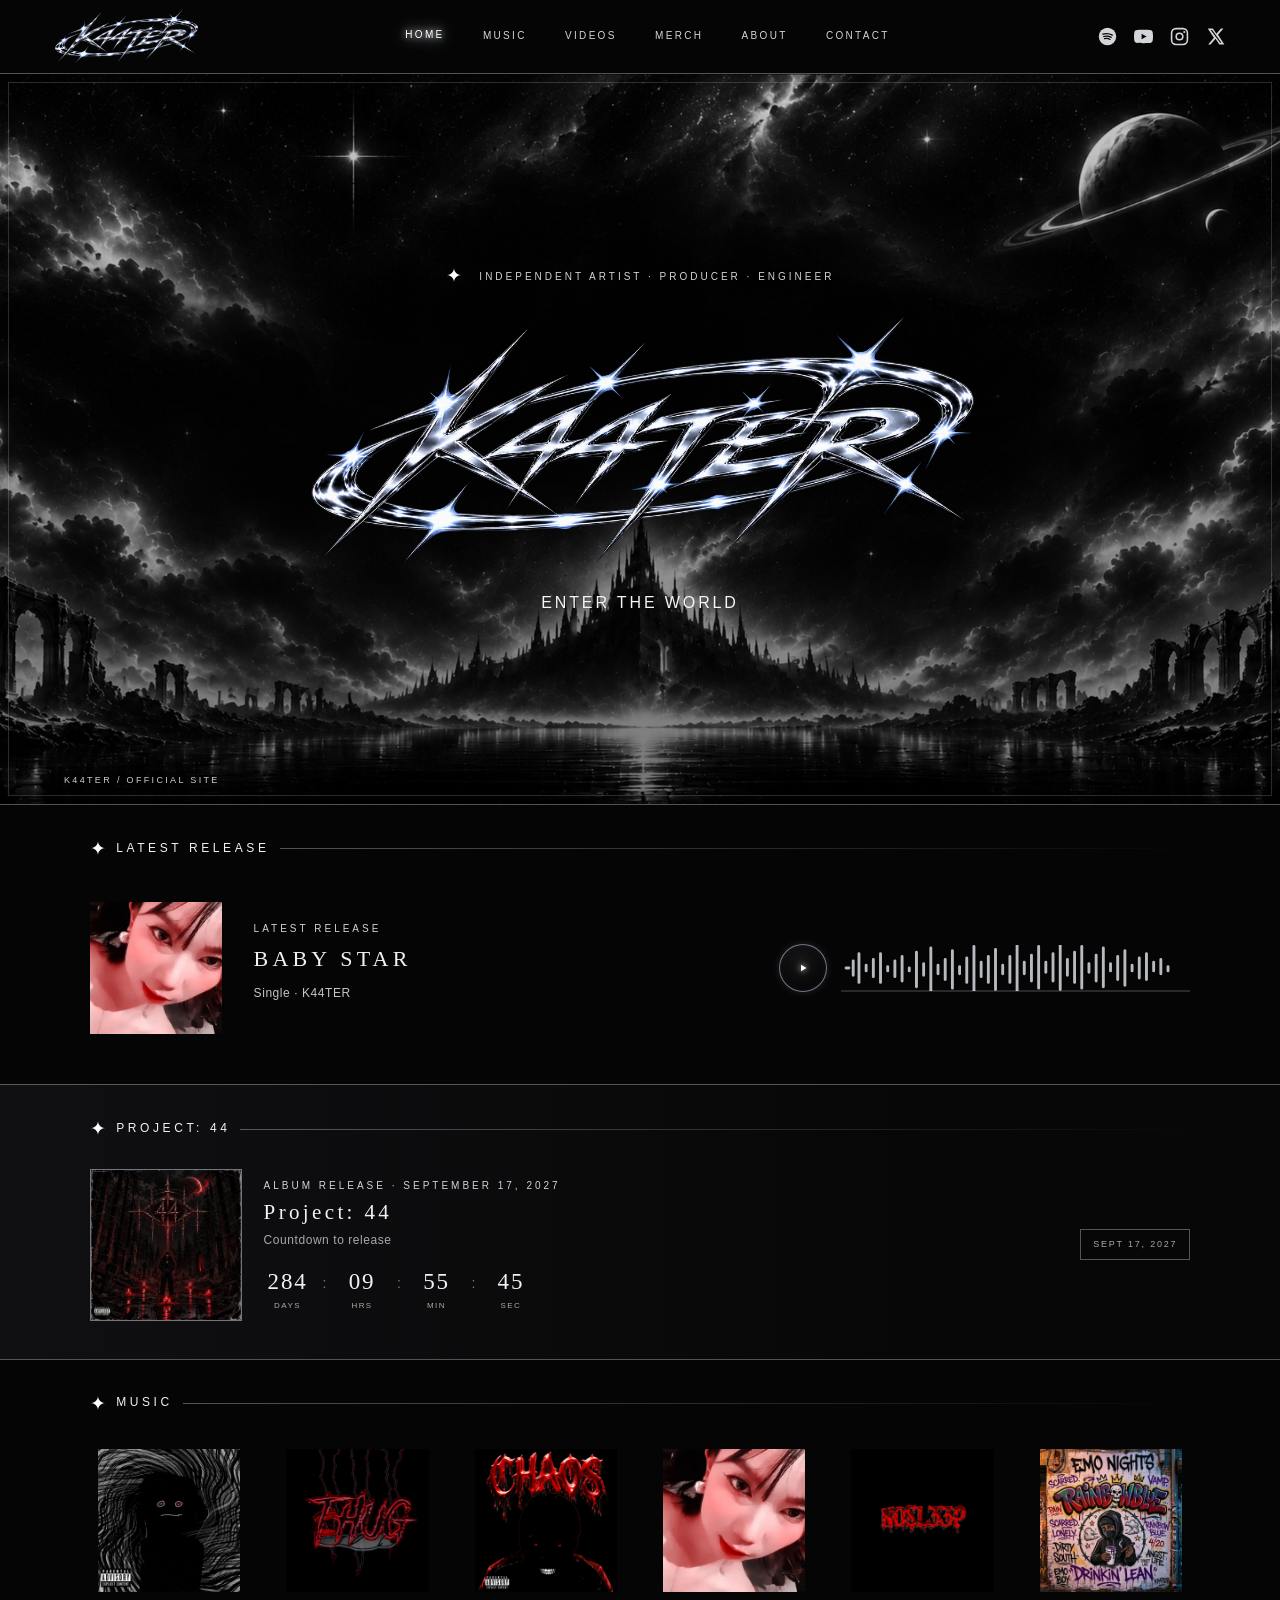
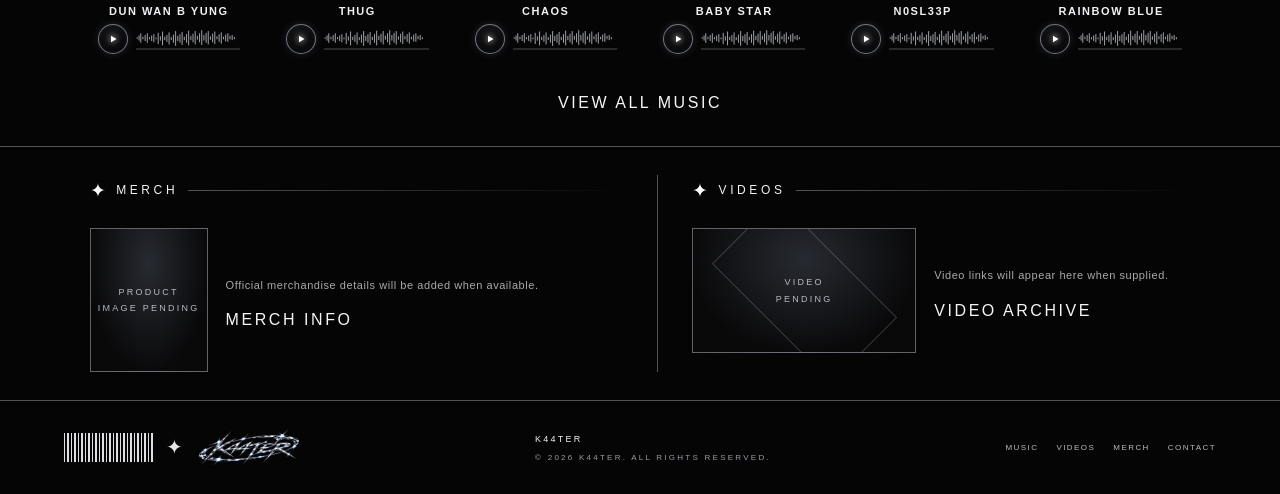
==== commit 2ee34a74: "Move latest waveform beside cover and space home music cards" ====
--- a/index.html
+++ b/index.html
@@ -3,7 +3,7 @@
 <head>
 <meta charset="utf-8"><meta name="viewport" content="width=device-width, initial-scale=1"><meta name="theme-color" content="#050506">
 <meta name="description" content="The official K44TER artist website."><title>Home | K44TER</title>
-<link rel="preload" as="image" href="assets/backgrounds/cosmic-castle-2k.jpg"><link rel="stylesheet" href="styles.css?v=13"><script src="script.js?v=6" defer></script>
+<link rel="preload" as="image" href="assets/backgrounds/cosmic-castle-2k.jpg"><link rel="stylesheet" href="styles.css?v=14"><script src="script.js?v=6" defer></script>
 </head><body><a class="skip-link" href="#main">Skip to content</a>
 <header class="site-header"><a class="brand" href="index.html" aria-label="K44TER home"><img src="assets/logo/k44ter-chrome-orbital-1200.png" alt="K44TER chrome orbital logo"></a>
 <button class="menu-toggle" type="button" aria-expanded="false" aria-controls="primary-nav" aria-label="Open navigation"><span></span><span></span></button>
--- a/styles.css
+++ b/styles.css
@@ -36,3 +36,6 @@
 
 /* Home music layout refinements */
 .release-feature{grid-template-columns:132px minmax(0,1fr);column-gap:24px;row-gap:8px;min-height:0;align-items:center}.release-feature .release-cover-link{grid-column:1;grid-row:1}.release-feature .release-copy{grid-column:2;grid-row:1 / span 2}.release-feature .compact-player{grid-column:1;grid-row:2;width:132px;max-width:132px;gap:6px;margin:0;justify-content:flex-start}.release-feature .audio-play{width:32px;height:32px;flex:0 0 32px}.release-feature .audio-display{flex:1 1 auto;min-width:0;max-width:none}.release-feature .compact-player .waveform{width:100%;height:24px}.placeholder-grid.six.music-preview-grid{grid-template-columns:repeat(6,minmax(0,1fr));gap:18px;max-width:1260px;width:100%;margin-inline:auto}.six.music-preview-grid .music-art-link{width:100%;max-width:180px;margin:0 auto 6px}.six.music-preview-grid .compact-player{width:100%;max-width:180px;gap:6px;margin-inline:auto}.six.music-preview-grid .audio-play{width:30px;height:30px;flex-basis:30px}.six.music-preview-grid .waveform{width:100%;height:22px}.six.music-preview-grid h3{font-size:11px;margin:8px 0 4px}@media(max-width:1050px){.placeholder-grid.six.music-preview-grid{grid-template-columns:repeat(3,minmax(0,1fr));max-width:760px}}@media(max-width:760px){.release-feature{grid-template-columns:112px minmax(0,1fr);column-gap:16px}.release-feature .compact-player{width:112px;max-width:112px;gap:4px}.release-feature .audio-play{width:30px;height:30px;flex-basis:30px}.placeholder-grid.six.music-preview-grid{grid-template-columns:repeat(2,minmax(0,1fr));max-width:520px;gap:22px 14px}.six.music-preview-grid .music-art-link{max-width:190px}.six.music-preview-grid .compact-player{max-width:190px}.six.music-preview-grid .audio-play{width:32px;height:32px;flex-basis:32px}}
+
+/* Latest release player on the right; increase breathing room between home tracks */
+.release-feature{grid-template-columns:132px minmax(240px,1.2fr) minmax(300px,1fr);column-gap:32px;row-gap:12px;align-items:center;min-height:170px}.release-feature .release-cover-link{grid-column:1;grid-row:1}.release-feature .release-copy{grid-column:2;grid-row:1}.release-feature .compact-player{grid-column:3;grid-row:1;width:100%;max-width:420px;gap:14px;margin:0 auto;justify-content:flex-start}.release-feature .audio-play{width:48px;height:48px;flex:0 0 48px}.release-feature .audio-display{flex:1 1 auto;min-width:0;max-width:none}.release-feature .compact-player .waveform{width:100%;height:46px}.placeholder-grid.six.music-preview-grid{max-width:1380px;gap:32px 30px}.six.music-preview-grid .music-tile{padding:8px 8px 12px}.six.music-preview-grid .music-art-link{margin-bottom:10px}.six.music-preview-grid .compact-player{max-width:180px;gap:8px}@media(max-width:900px){.release-feature{grid-template-columns:112px minmax(0,1fr);column-gap:22px;row-gap:10px;min-height:0}.release-feature .release-cover-link{grid-column:1;grid-row:1}.release-feature .release-copy{grid-column:2;grid-row:1}.release-feature .compact-player{grid-column:2;grid-row:2;width:100%;max-width:420px;margin:0;gap:10px}.release-feature .audio-play{width:42px;height:42px;flex-basis:42px}.release-feature .compact-player .waveform{height:38px}.placeholder-grid.six.music-preview-grid{gap:30px 26px;max-width:900px}}@media(max-width:760px){.release-feature{grid-template-columns:92px minmax(0,1fr);column-gap:16px}.release-feature .release-cover-link{width:92px}.release-feature .compact-player{max-width:100%;gap:8px}.release-feature .audio-play{width:36px;height:36px;flex-basis:36px}.release-feature .compact-player .waveform{height:30px}.placeholder-grid.six.music-preview-grid{gap:24px 22px;max-width:540px}.six.music-preview-grid .music-tile{padding:6px 6px 10px}.six.music-preview-grid .music-art-link{margin-bottom:8px}}
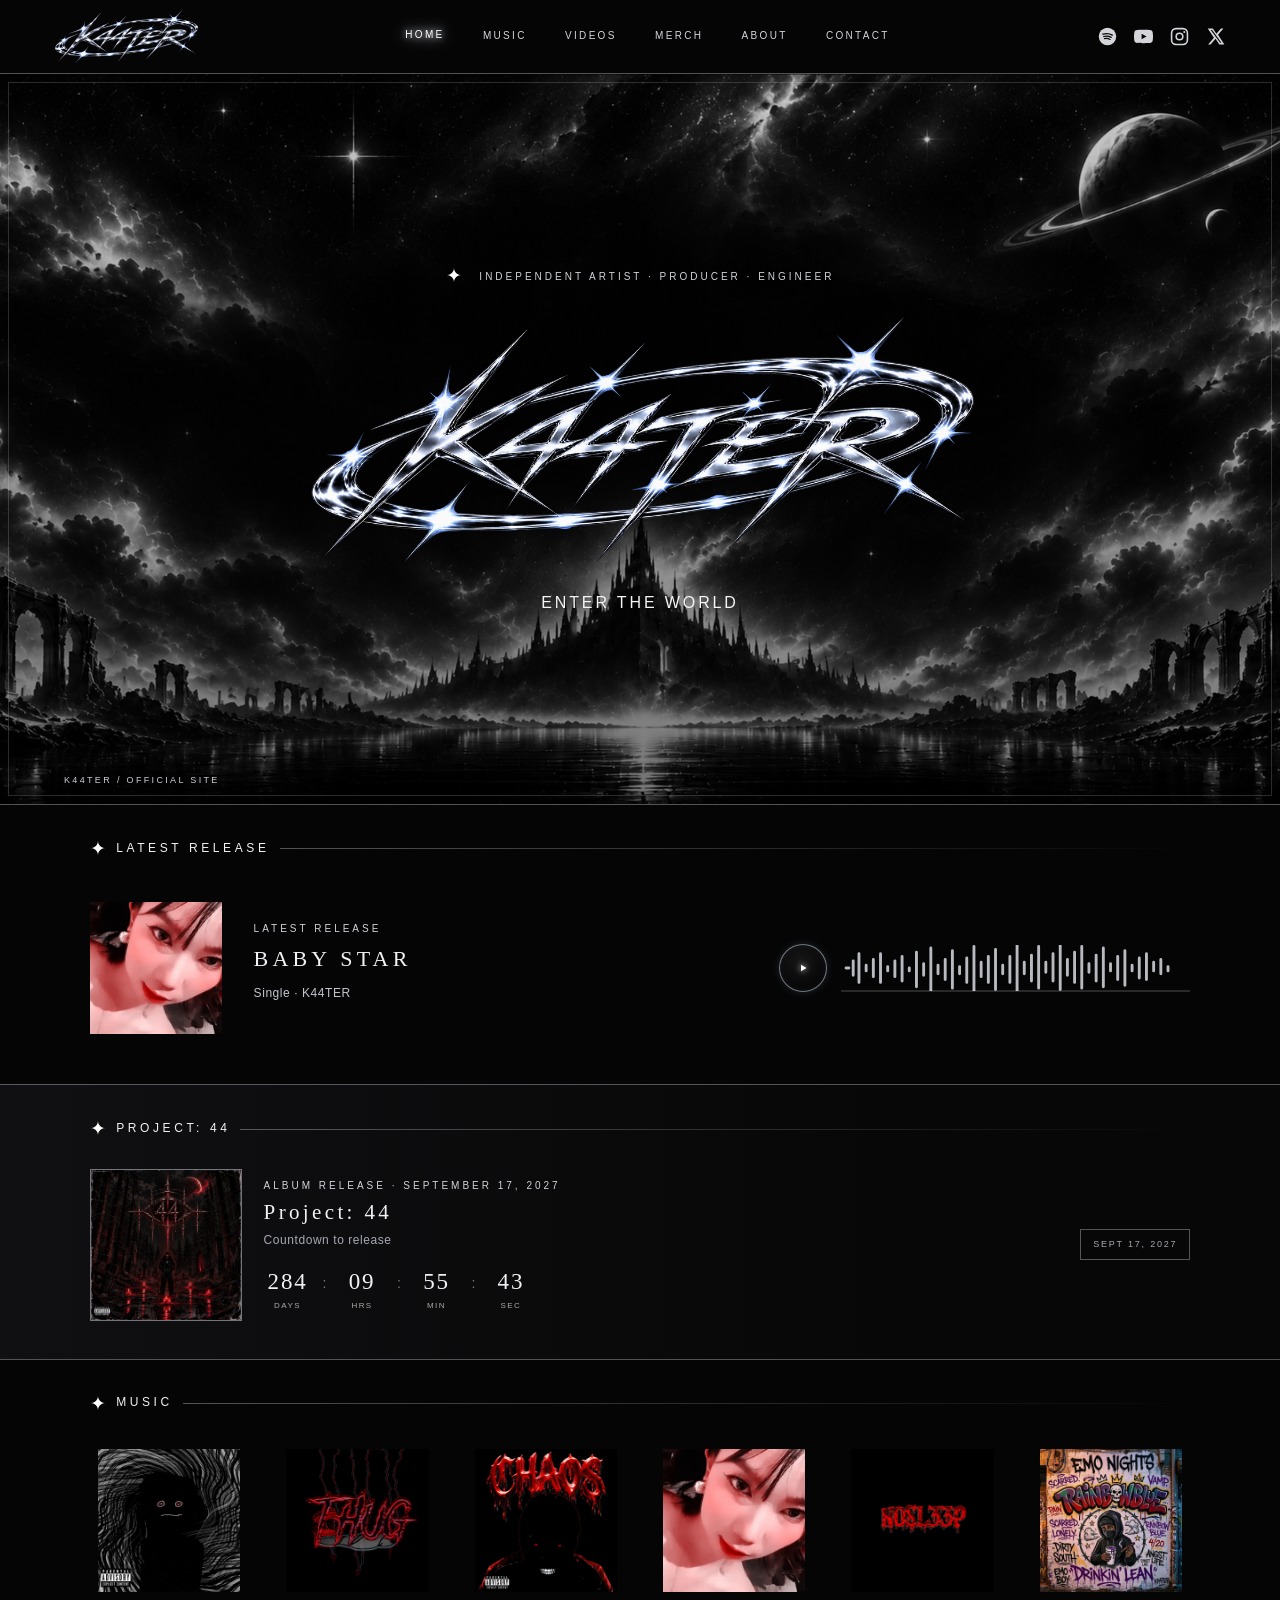
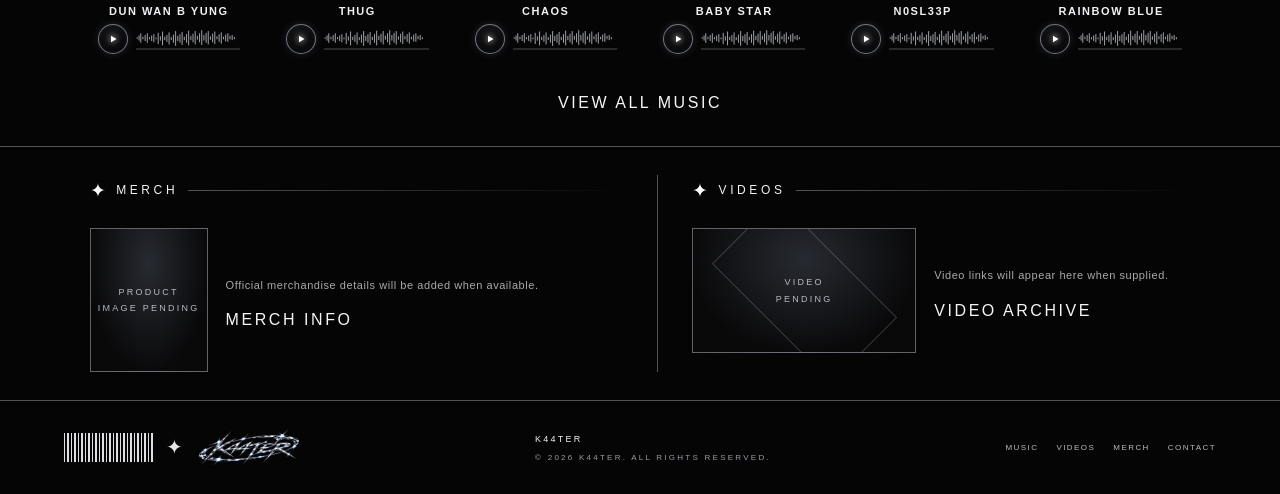
==== commit 8af9b18c: "Add K44TER merch previews with front and back views" ====
--- a/index.html
+++ b/index.html
@@ -3,7 +3,7 @@
 <head>
 <meta charset="utf-8"><meta name="viewport" content="width=device-width, initial-scale=1"><meta name="theme-color" content="#050506">
 <meta name="description" content="The official K44TER artist website."><title>Home | K44TER</title>
-<link rel="preload" as="image" href="assets/backgrounds/cosmic-castle-2k.jpg"><link rel="stylesheet" href="styles.css?v=14"><script src="script.js?v=6" defer></script>
+<link rel="preload" as="image" href="assets/backgrounds/cosmic-castle-2k.jpg"><link rel="stylesheet" href="styles.css?v=15"><script src="script.js?v=7" defer></script>
 </head><body><a class="skip-link" href="#main">Skip to content</a>
 <header class="site-header"><a class="brand" href="index.html" aria-label="K44TER home"><img src="assets/logo/k44ter-chrome-orbital-1200.png" alt="K44TER chrome orbital logo"></a>
 <button class="menu-toggle" type="button" aria-expanded="false" aria-controls="primary-nav" aria-label="Open navigation"><span></span><span></span></button>
--- a/styles.css
+++ b/styles.css
@@ -39,3 +39,6 @@
 
 /* Latest release player on the right; increase breathing room between home tracks */
 .release-feature{grid-template-columns:132px minmax(240px,1.2fr) minmax(300px,1fr);column-gap:32px;row-gap:12px;align-items:center;min-height:170px}.release-feature .release-cover-link{grid-column:1;grid-row:1}.release-feature .release-copy{grid-column:2;grid-row:1}.release-feature .compact-player{grid-column:3;grid-row:1;width:100%;max-width:420px;gap:14px;margin:0 auto;justify-content:flex-start}.release-feature .audio-play{width:48px;height:48px;flex:0 0 48px}.release-feature .audio-display{flex:1 1 auto;min-width:0;max-width:none}.release-feature .compact-player .waveform{width:100%;height:46px}.placeholder-grid.six.music-preview-grid{max-width:1380px;gap:32px 30px}.six.music-preview-grid .music-tile{padding:8px 8px 12px}.six.music-preview-grid .music-art-link{margin-bottom:10px}.six.music-preview-grid .compact-player{max-width:180px;gap:8px}@media(max-width:900px){.release-feature{grid-template-columns:112px minmax(0,1fr);column-gap:22px;row-gap:10px;min-height:0}.release-feature .release-cover-link{grid-column:1;grid-row:1}.release-feature .release-copy{grid-column:2;grid-row:1}.release-feature .compact-player{grid-column:2;grid-row:2;width:100%;max-width:420px;margin:0;gap:10px}.release-feature .audio-play{width:42px;height:42px;flex-basis:42px}.release-feature .compact-player .waveform{height:38px}.placeholder-grid.six.music-preview-grid{gap:30px 26px;max-width:900px}}@media(max-width:760px){.release-feature{grid-template-columns:92px minmax(0,1fr);column-gap:16px}.release-feature .release-cover-link{width:92px}.release-feature .compact-player{max-width:100%;gap:8px}.release-feature .audio-play{width:36px;height:36px;flex-basis:36px}.release-feature .compact-player .waveform{height:30px}.placeholder-grid.six.music-preview-grid{gap:24px 22px;max-width:540px}.six.music-preview-grid .music-tile{padding:6px 6px 10px}.six.music-preview-grid .music-art-link{margin-bottom:8px}}
+
+/* Merchandise front and back previews; purchase stays disabled until launch */
+.merch-products{display:grid;grid-template-columns:repeat(2,minmax(0,1fr));gap:clamp(28px,6vw,84px);max-width:1120px;margin:0 auto}.merch-product{min-width:0;text-align:center;padding:10px 18px 18px}.merch-product-viewer{width:100%;max-width:480px;aspect-ratio:1;position:relative;display:grid;place-items:center;margin:0 auto;padding:0;border:0;background:transparent;cursor:pointer;overflow:hidden}.merch-product-viewer img{width:100%;height:100%;object-fit:contain;transition:transform .28s,filter .28s}.merch-product-viewer:hover img{transform:scale(1.025);filter:drop-shadow(0 0 12px #dce7ff36)}.merch-viewer-label{position:absolute;bottom:8px;left:50%;transform:translateX(-50%);padding:5px 9px;background:#050506bf;color:#e7e9ed;font-size:9px;letter-spacing:.19em;white-space:nowrap}.merch-side-controls{display:flex;justify-content:center;gap:24px;margin:10px 0 12px}.merch-side-controls button{padding:4px 0;border:0;background:transparent;color:#9699a2;font:inherit;font-size:10px;letter-spacing:.2em;cursor:pointer;transition:color .2s,text-shadow .2s}.merch-side-controls button:hover,.merch-side-controls button.active{color:#fff;text-shadow:0 0 9px #fff,0 0 16px #dce7ff}.merch-product-copy h3{margin:8px 0;font:400 17px var(--serif);letter-spacing:.16em}.merch-product-meta{display:flex;align-items:center;justify-content:center;gap:18px}.merch-price{font:400 16px var(--serif);letter-spacing:.1em}.merch-status{color:#c5c7cd;font-size:9px;letter-spacing:.2em}.merch-preview-note{margin:24px auto 0;text-align:center;color:#9fa2aa;font-size:10px;letter-spacing:.09em}@media(max-width:640px){.merch-products{grid-template-columns:1fr;gap:26px;max-width:420px}.merch-product{padding:8px 8px 18px}.merch-product-viewer{max-width:380px}.merch-product-copy h3{font-size:15px}.merch-preview-note{line-height:1.8}}
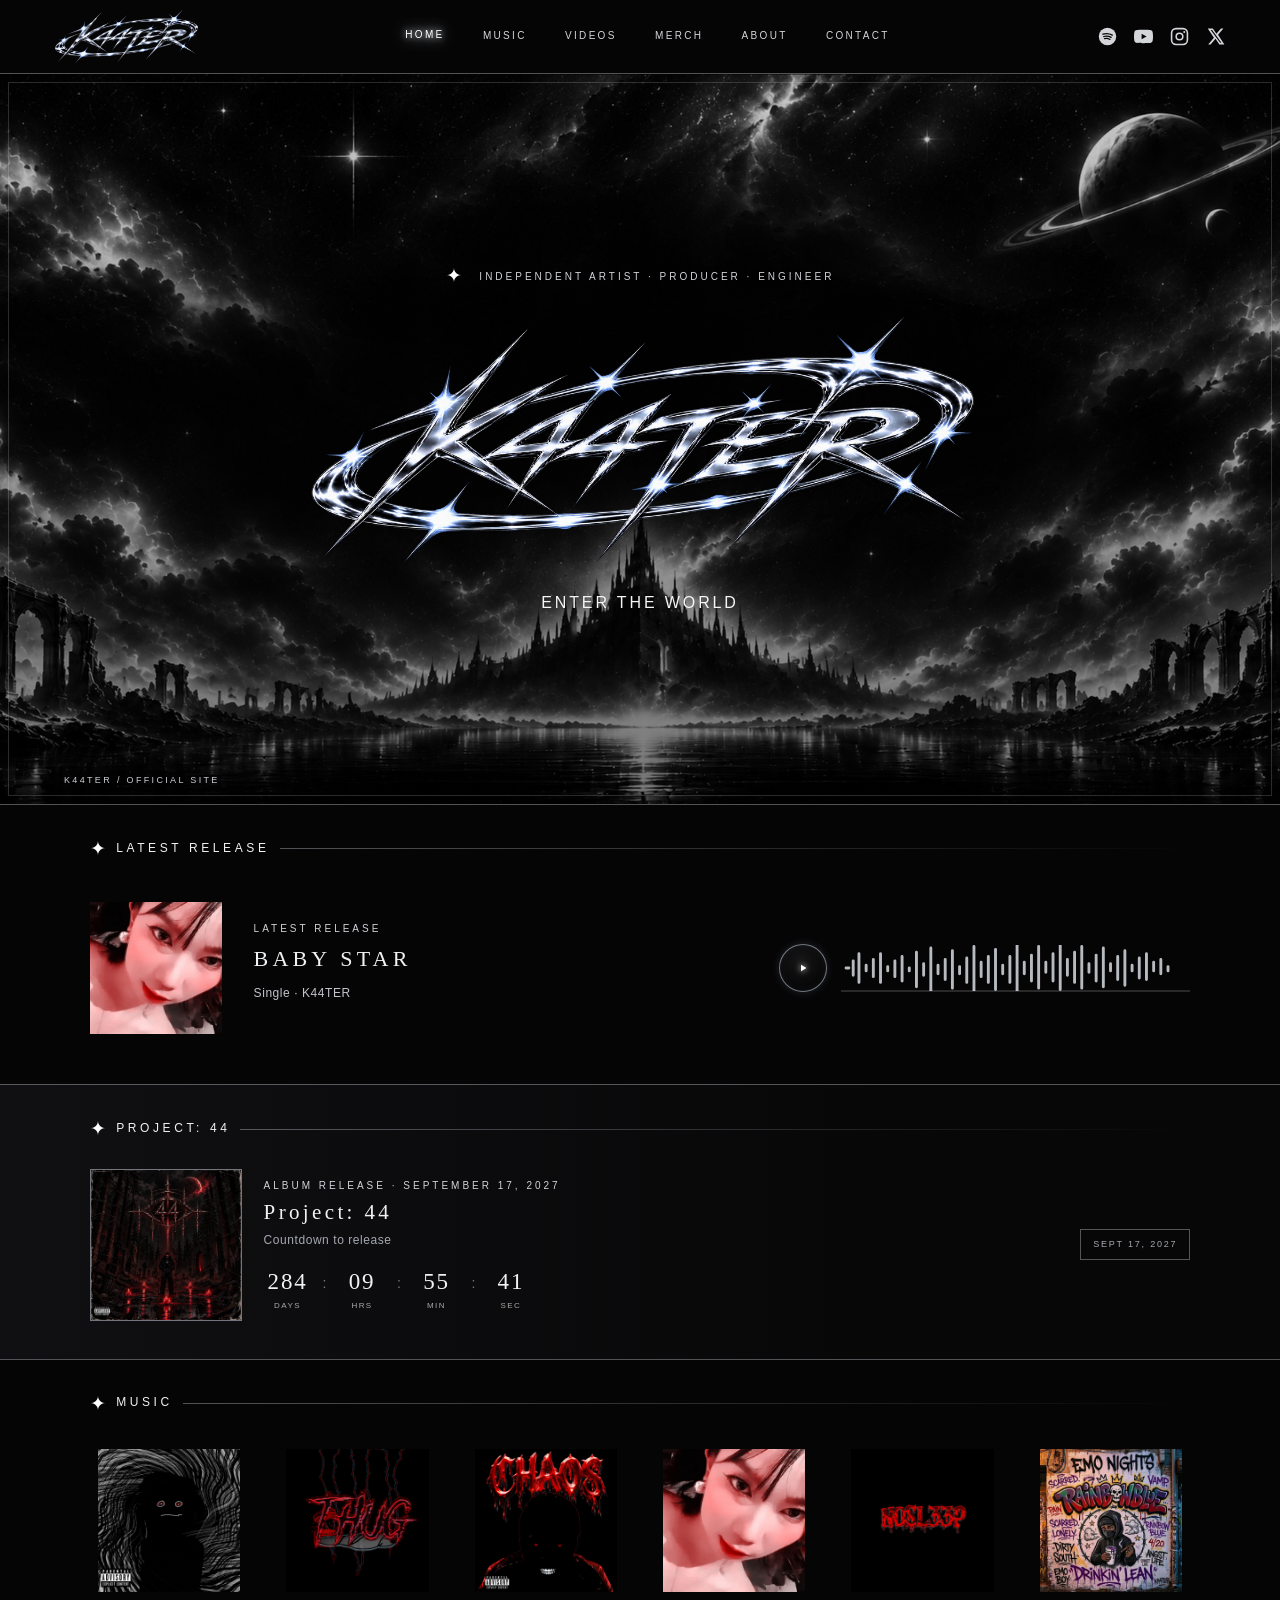
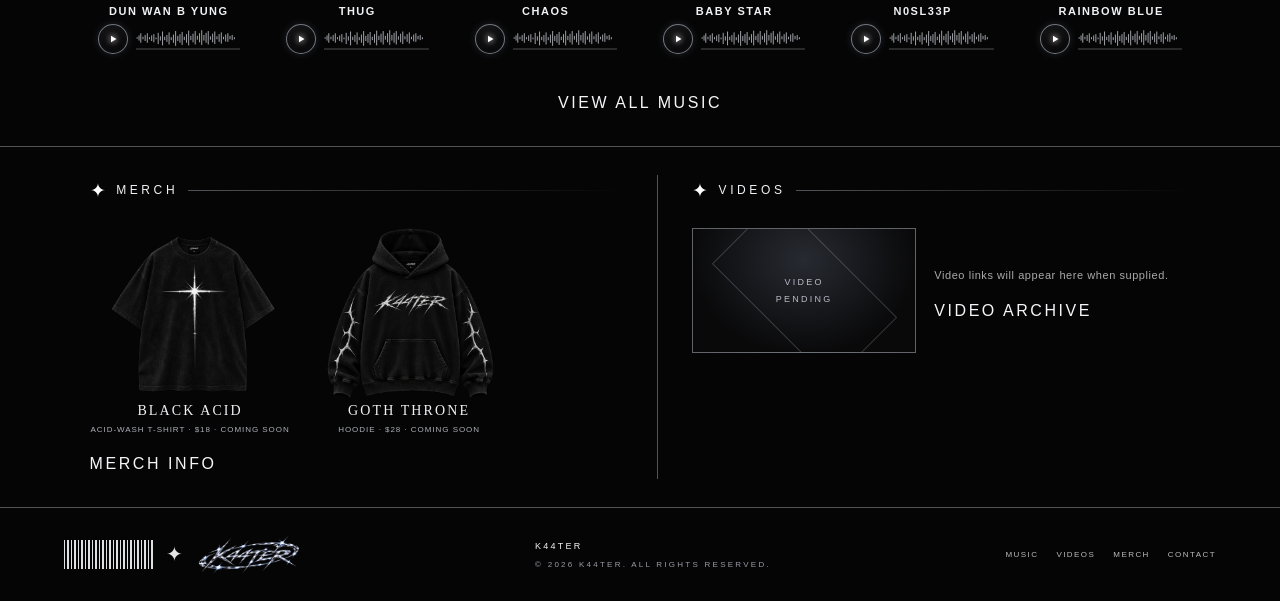
==== commit 053c01d6: "Rename merch pieces and show them on home" ====
--- a/index.html
+++ b/index.html
@@ -3,7 +3,7 @@
 <head>
 <meta charset="utf-8"><meta name="viewport" content="width=device-width, initial-scale=1"><meta name="theme-color" content="#050506">
 <meta name="description" content="The official K44TER artist website."><title>Home | K44TER</title>
-<link rel="preload" as="image" href="assets/backgrounds/cosmic-castle-2k.jpg"><link rel="stylesheet" href="styles.css?v=15"><script src="script.js?v=7" defer></script>
+<link rel="preload" as="image" href="assets/backgrounds/cosmic-castle-2k.jpg"><link rel="stylesheet" href="styles.css?v=16"><script src="script.js?v=7" defer></script>
 </head><body><a class="skip-link" href="#main">Skip to content</a>
 <header class="site-header"><a class="brand" href="index.html" aria-label="K44TER home"><img src="assets/logo/k44ter-chrome-orbital-1200.png" alt="K44TER chrome orbital logo"></a>
 <button class="menu-toggle" type="button" aria-expanded="false" aria-controls="primary-nav" aria-label="Open navigation"><span></span><span></span></button>
@@ -13,5 +13,5 @@
 <section class="content-section latest" id="latest"><div class="section-heading"><span class="spark">✦</span><h2>Latest release</h2><i></i></div><div class="release-feature"><a class="release-cover-link" href="https://open.spotify.com/track/5ABla0cRv7qfZ9XZYniXes" target="_blank" rel="noreferrer" aria-label="Open Baby Star on Spotify"><img class="release-cover" src="assets/music/04-baby-star.jpg" alt="Baby Star cover artwork"></a><div class="release-copy"><p class="eyebrow">LATEST RELEASE</p><h3>Baby Star</h3><p>Single · K44TER</p></div><div class="compact-player" data-audio-player><button class="audio-play" type="button" aria-label="Play BABY STAR"><svg class="play-symbol" viewBox="0 0 24 24" aria-hidden="true"><path class="icon-play" d="M8 5.5v13L19 12 8 5.5Z"/><path class="icon-pause" d="M8 5v14M16 5v14"/></svg></button><div class="audio-display"><svg class="waveform" viewBox="0 0 240 32" role="img" aria-label="Audio waveform"><path d="M2 [base64]" fill="none" stroke="currentColor" stroke-width="2" stroke-linecap="round"/></svg><span class="audio-progress" aria-hidden="true"><span></span></span></div><time class="player-time" aria-label="Track time">0:00 / 0:00</time><audio preload="none" src="assets/audio/baby-star.mp3"></audio></div></div></section>
 <section class="content-section project-strip"><div class="section-heading"><span class="spark">✦</span><h2>Project: 44</h2><i></i></div><div class="project-content project-countdown"><img class="project-cover" src="assets/projects/project-44-cover.jpg" alt="Project: 44 cover artwork"><div class="project-info"><p class="eyebrow">ALBUM RELEASE · SEPTEMBER 17, 2027</p><h3>Project: 44</h3><p>Countdown to release</p><div class="countdown" data-countdown data-target="2027-09-17T00:00:00+07:00" aria-label="Countdown to Project: 44 release"><div><strong data-days>—</strong><span>DAYS</span></div><b>:</b><div><strong data-hours>—</strong><span>HRS</span></div><b>:</b><div><strong data-minutes>—</strong><span>MIN</span></div><b>:</b><div><strong data-seconds>—</strong><span>SEC</span></div></div></div><span class="project-status">SEPT 17, 2027</span></div></section>
 <section class="content-section"><div class="section-heading"><span class="spark">✦</span><h2>Music</h2><i></i></div><div class="placeholder-grid six music-preview-grid"><article class="music-tile" data-category="single"><a class="music-art-link" href="https://open.spotify.com/track/0UyNMUNlDSe3fFkBKzSwoQ" target="_blank" rel="noreferrer" aria-label="Open DUN WAN B YUNG on Spotify"><img class="music-art" src="assets/music/01-dun-wan-b-yung.jpg" alt="DUN WAN B YUNG cover artwork"></a><h3>DUN WAN B YUNG</h3><div class="compact-player" data-audio-player><button class="audio-play" type="button" aria-label="Play DUN WAN B YUNG"><svg class="play-symbol" viewBox="0 0 24 24" aria-hidden="true"><path class="icon-play" d="M8 5.5v13L19 12 8 5.5Z"/><path class="icon-pause" d="M8 5v14M16 5v14"/></svg></button><div class="audio-display"><svg class="waveform" viewBox="0 0 240 32" role="img" aria-label="Audio waveform"><path d="M2 [base64]" fill="none" stroke="currentColor" stroke-width="2" stroke-linecap="round"/></svg><span class="audio-progress" aria-hidden="true"><span></span></span></div><time class="player-time" aria-label="Track time">0:00 / 0:00</time><audio preload="none" src="assets/audio/dun-wan-b-yung.mp3"></audio></div></article><article class="music-tile" data-category="single"><a class="music-art-link" href="https://open.spotify.com/track/5TOm9nbfI895H2cRXM6hP5" target="_blank" rel="noreferrer" aria-label="Open THUG on Spotify"><img class="music-art" src="assets/music/02-thug.jpg" alt="THUG cover artwork"></a><h3>THUG</h3><div class="compact-player" data-audio-player><button class="audio-play" type="button" aria-label="Play THUG"><svg class="play-symbol" viewBox="0 0 24 24" aria-hidden="true"><path class="icon-play" d="M8 5.5v13L19 12 8 5.5Z"/><path class="icon-pause" d="M8 5v14M16 5v14"/></svg></button><div class="audio-display"><svg class="waveform" viewBox="0 0 240 32" role="img" aria-label="Audio waveform"><path d="M2 [base64]" fill="none" stroke="currentColor" stroke-width="2" stroke-linecap="round"/></svg><span class="audio-progress" aria-hidden="true"><span></span></span></div><time class="player-time" aria-label="Track time">0:00 / 0:00</time><audio preload="none" src="assets/audio/thug.mp3"></audio></div></article><article class="music-tile" data-category="single"><a class="music-art-link" href="https://open.spotify.com/track/6tZy8vqleIMeCNvs3DmoJp" target="_blank" rel="noreferrer" aria-label="Open CHAOS on Spotify"><img class="music-art" src="assets/music/03-chaos.jpg" alt="CHAOS cover artwork"></a><h3>CHAOS</h3><div class="compact-player" data-audio-player><button class="audio-play" type="button" aria-label="Play CHAOS"><svg class="play-symbol" viewBox="0 0 24 24" aria-hidden="true"><path class="icon-play" d="M8 5.5v13L19 12 8 5.5Z"/><path class="icon-pause" d="M8 5v14M16 5v14"/></svg></button><div class="audio-display"><svg class="waveform" viewBox="0 0 240 32" role="img" aria-label="Audio waveform"><path d="M2 [base64]" fill="none" stroke="currentColor" stroke-width="2" stroke-linecap="round"/></svg><span class="audio-progress" aria-hidden="true"><span></span></span></div><time class="player-time" aria-label="Track time">0:00 / 0:00</time><audio preload="none" src="assets/audio/chaos.mp3"></audio></div></article><article class="music-tile" data-category="single"><a class="music-art-link" href="https://open.spotify.com/track/5ABla0cRv7qfZ9XZYniXes" target="_blank" rel="noreferrer" aria-label="Open BABY STAR on Spotify"><img class="music-art" src="assets/music/04-baby-star.jpg" alt="BABY STAR cover artwork"></a><h3>BABY STAR</h3><div class="compact-player" data-audio-player><button class="audio-play" type="button" aria-label="Play BABY STAR"><svg class="play-symbol" viewBox="0 0 24 24" aria-hidden="true"><path class="icon-play" d="M8 5.5v13L19 12 8 5.5Z"/><path class="icon-pause" d="M8 5v14M16 5v14"/></svg></button><div class="audio-display"><svg class="waveform" viewBox="0 0 240 32" role="img" aria-label="Audio waveform"><path d="M2 [base64]" fill="none" stroke="currentColor" stroke-width="2" stroke-linecap="round"/></svg><span class="audio-progress" aria-hidden="true"><span></span></span></div><time class="player-time" aria-label="Track time">0:00 / 0:00</time><audio preload="none" src="assets/audio/baby-star.mp3"></audio></div></article><article class="music-tile" data-category="single"><a class="music-art-link" href="https://open.spotify.com/track/0wNx0E15DyEDxu71rA2f4R" target="_blank" rel="noreferrer" aria-label="Open N0SL33P on Spotify"><img class="music-art" src="assets/music/05-n0sl33p.jpg" alt="N0SL33P cover artwork"></a><h3>N0SL33P</h3><div class="compact-player" data-audio-player><button class="audio-play" type="button" aria-label="Play N0SL33P"><svg class="play-symbol" viewBox="0 0 24 24" aria-hidden="true"><path class="icon-play" d="M8 5.5v13L19 12 8 5.5Z"/><path class="icon-pause" d="M8 5v14M16 5v14"/></svg></button><div class="audio-display"><svg class="waveform" viewBox="0 0 240 32" role="img" aria-label="Audio waveform"><path d="M2 [base64]" fill="none" stroke="currentColor" stroke-width="2" stroke-linecap="round"/></svg><span class="audio-progress" aria-hidden="true"><span></span></span></div><time class="player-time" aria-label="Track time">0:00 / 0:00</time><audio preload="none" src="assets/audio/n0sl33p.mp3"></audio></div></article><article class="music-tile" data-category="single"><a class="music-art-link" href="https://open.spotify.com/track/3hxORqCs7koCFX0boj8CnD" target="_blank" rel="noreferrer" aria-label="Open RAINBOW BLUE on Spotify"><img class="music-art" src="assets/music/06-rainbow-blue.jpg" alt="RAINBOW BLUE cover artwork"></a><h3>RAINBOW BLUE</h3><div class="compact-player" data-audio-player><button class="audio-play" type="button" aria-label="Play RAINBOW BLUE"><svg class="play-symbol" viewBox="0 0 24 24" aria-hidden="true"><path class="icon-play" d="M8 5.5v13L19 12 8 5.5Z"/><path class="icon-pause" d="M8 5v14M16 5v14"/></svg></button><div class="audio-display"><svg class="waveform" viewBox="0 0 240 32" role="img" aria-label="Audio waveform"><path d="M2 [base64]" fill="none" stroke="currentColor" stroke-width="2" stroke-linecap="round"/></svg><span class="audio-progress" aria-hidden="true"><span></span></span></div><time class="player-time" aria-label="Track time">0:00 / 0:00</time><audio preload="none" src="assets/audio/rainbow-blue.mp3"></audio></div></article></div><div class="center-action"><a class="button" href="music.html">VIEW ALL MUSIC</a></div></section>
-<section class="content-section home-split"><div><div class="section-heading"><span class="spark">✦</span><h2>Merch</h2><i></i></div><div class="merch-preview"><div class="garment-placeholder">PRODUCT<br>IMAGE PENDING</div><div><p>Official merchandise details will be added when available.</p><a class="button" href="merch.html">MERCH INFO</a></div></div></div><div><div class="section-heading"><span class="spark">✦</span><h2>Videos</h2><i></i></div><div class="video-preview"><div class="video-placeholder"><span>VIDEO<br>PENDING</span></div><div><p>Video links will appear here when supplied.</p><a class="button" href="videos.html">VIDEO ARCHIVE</a></div></div></div></section></main>
+<section class="content-section home-split"><div><div class="section-heading"><span class="spark">✦</span><h2>Merch</h2><i></i></div><div class="merch-home-preview"><div class="merch-home-grid"><article class="merch-home-item"><img src="assets/merch/tshirt-front.webp" alt="BLACK ACID T-shirt front preview"><h3>BLACK ACID</h3><p>ACID-WASH T-SHIRT · $18 · COMING SOON</p></article><article class="merch-home-item"><img src="assets/merch/hoodie-front.webp" alt="GOTH THRONE hoodie front preview"><h3>GOTH THRONE</h3><p>HOODIE · $28 · COMING SOON</p></article></div><a class="button" href="merch.html">MERCH INFO</a></div></div><div><div class="section-heading"><span class="spark">✦</span><h2>Videos</h2><i></i></div><div class="video-preview"><div class="video-placeholder"><span>VIDEO<br>PENDING</span></div><div><p>Video links will appear here when supplied.</p><a class="button" href="videos.html">VIDEO ARCHIVE</a></div></div></div></section></main>
 <footer class="site-footer"><div class="footer-mark"><span class="barcode" aria-hidden="true"></span><span class="footer-star">✦</span><img src="assets/logo/k44ter-chrome-orbital-1200.png" alt=""></div><p>K44TER <span>© 2026 K44TER. ALL RIGHTS RESERVED.</span></p><div class="footer-links"><a href="music.html">Music</a><a href="videos.html">Videos</a><a href="merch.html">Merch</a><a href="contact.html">Contact</a></div></footer></body></html>
--- a/styles.css
+++ b/styles.css
@@ -42,3 +42,6 @@
 
 /* Merchandise front and back previews; purchase stays disabled until launch */
 .merch-products{display:grid;grid-template-columns:repeat(2,minmax(0,1fr));gap:clamp(28px,6vw,84px);max-width:1120px;margin:0 auto}.merch-product{min-width:0;text-align:center;padding:10px 18px 18px}.merch-product-viewer{width:100%;max-width:480px;aspect-ratio:1;position:relative;display:grid;place-items:center;margin:0 auto;padding:0;border:0;background:transparent;cursor:pointer;overflow:hidden}.merch-product-viewer img{width:100%;height:100%;object-fit:contain;transition:transform .28s,filter .28s}.merch-product-viewer:hover img{transform:scale(1.025);filter:drop-shadow(0 0 12px #dce7ff36)}.merch-viewer-label{position:absolute;bottom:8px;left:50%;transform:translateX(-50%);padding:5px 9px;background:#050506bf;color:#e7e9ed;font-size:9px;letter-spacing:.19em;white-space:nowrap}.merch-side-controls{display:flex;justify-content:center;gap:24px;margin:10px 0 12px}.merch-side-controls button{padding:4px 0;border:0;background:transparent;color:#9699a2;font:inherit;font-size:10px;letter-spacing:.2em;cursor:pointer;transition:color .2s,text-shadow .2s}.merch-side-controls button:hover,.merch-side-controls button.active{color:#fff;text-shadow:0 0 9px #fff,0 0 16px #dce7ff}.merch-product-copy h3{margin:8px 0;font:400 17px var(--serif);letter-spacing:.16em}.merch-product-meta{display:flex;align-items:center;justify-content:center;gap:18px}.merch-price{font:400 16px var(--serif);letter-spacing:.1em}.merch-status{color:#c5c7cd;font-size:9px;letter-spacing:.2em}.merch-preview-note{margin:24px auto 0;text-align:center;color:#9fa2aa;font-size:10px;letter-spacing:.09em}@media(max-width:640px){.merch-products{grid-template-columns:1fr;gap:26px;max-width:420px}.merch-product{padding:8px 8px 18px}.merch-product-viewer{max-width:380px}.merch-product-copy h3{font-size:15px}.merch-preview-note{line-height:1.8}}
+
+/* Compact home page preview for the two coming-soon merch pieces */
+.merch-home-preview{display:flex;flex-direction:column;align-items:flex-start;gap:12px;width:100%}.merch-home-grid{display:grid;grid-template-columns:repeat(2,minmax(0,1fr));gap:18px;width:100%;max-width:420px}.merch-home-item{text-align:center;min-width:0}.merch-home-item img{width:100%;max-width:170px;aspect-ratio:1;object-fit:contain;margin:0 auto 5px}.merch-home-item h3{margin:4px 0;font:400 14px var(--serif);letter-spacing:.15em}.merch-home-item p{margin:0;color:#aeb1b9;font-size:8px;letter-spacing:.12em;line-height:1.7}.merch-product-type{margin:-4px 0 8px;color:#aeb1b9;font-size:9px;letter-spacing:.2em}.merch-product-copy h3{margin-bottom:6px}@media(max-width:640px){.merch-home-grid{max-width:360px;gap:12px}.merch-home-item h3{font-size:12px}.merch-home-item p{font-size:7px}}
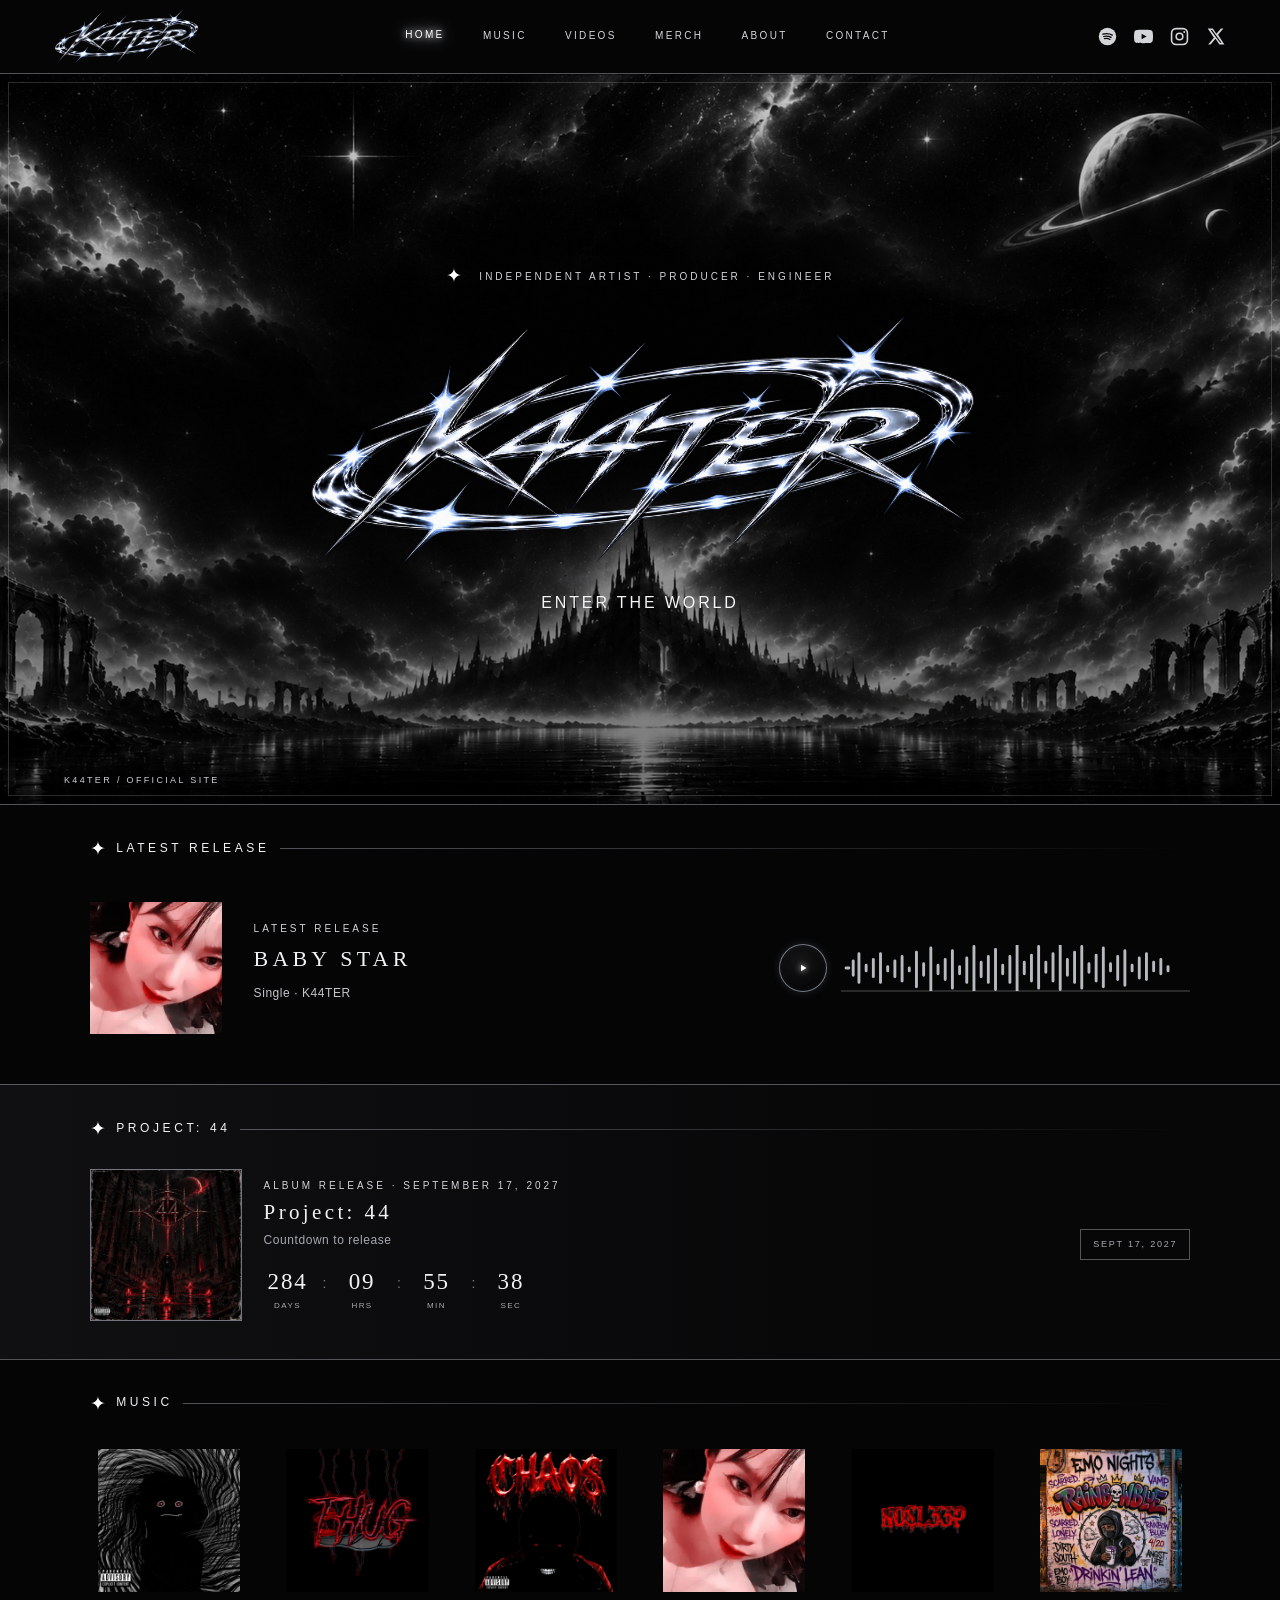
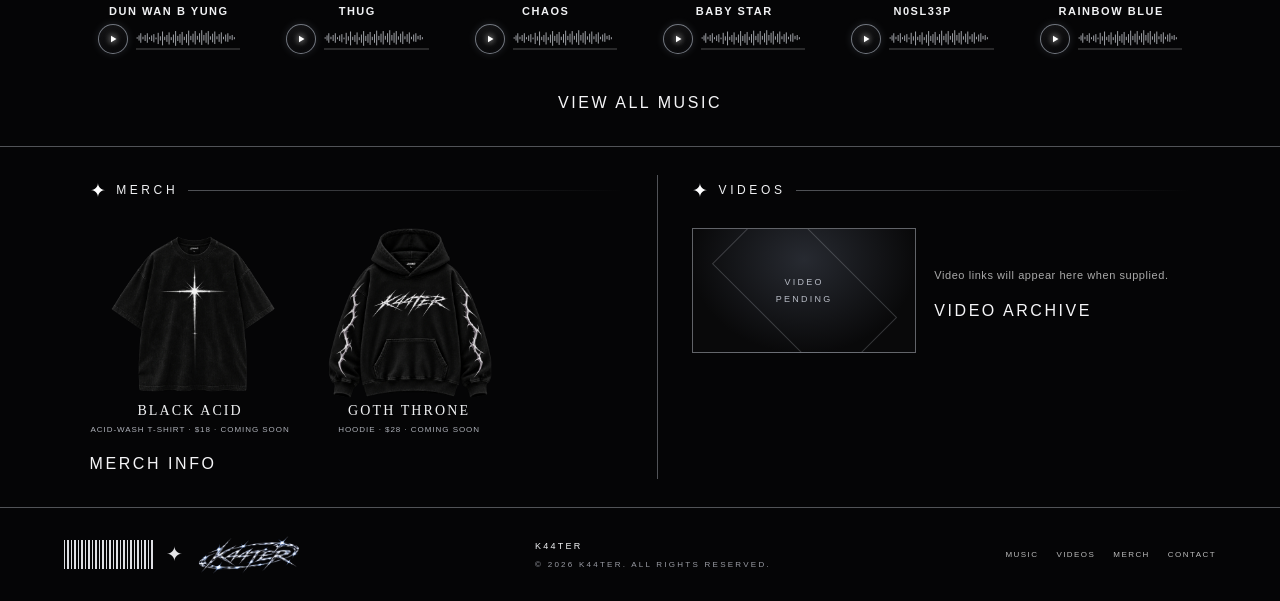
==== commit ca158c7a: "Replace hoodie mockup with latest front and back art" ====
--- a/index.html
+++ b/index.html
@@ -13,5 +13,5 @@
 <section class="content-section latest" id="latest"><div class="section-heading"><span class="spark">✦</span><h2>Latest release</h2><i></i></div><div class="release-feature"><a class="release-cover-link" href="https://open.spotify.com/track/5ABla0cRv7qfZ9XZYniXes" target="_blank" rel="noreferrer" aria-label="Open Baby Star on Spotify"><img class="release-cover" src="assets/music/04-baby-star.jpg" alt="Baby Star cover artwork"></a><div class="release-copy"><p class="eyebrow">LATEST RELEASE</p><h3>Baby Star</h3><p>Single · K44TER</p></div><div class="compact-player" data-audio-player><button class="audio-play" type="button" aria-label="Play BABY STAR"><svg class="play-symbol" viewBox="0 0 24 24" aria-hidden="true"><path class="icon-play" d="M8 5.5v13L19 12 8 5.5Z"/><path class="icon-pause" d="M8 5v14M16 5v14"/></svg></button><div class="audio-display"><svg class="waveform" viewBox="0 0 240 32" role="img" aria-label="Audio waveform"><path d="M2 [base64]" fill="none" stroke="currentColor" stroke-width="2" stroke-linecap="round"/></svg><span class="audio-progress" aria-hidden="true"><span></span></span></div><time class="player-time" aria-label="Track time">0:00 / 0:00</time><audio preload="none" src="assets/audio/baby-star.mp3"></audio></div></div></section>
 <section class="content-section project-strip"><div class="section-heading"><span class="spark">✦</span><h2>Project: 44</h2><i></i></div><div class="project-content project-countdown"><img class="project-cover" src="assets/projects/project-44-cover.jpg" alt="Project: 44 cover artwork"><div class="project-info"><p class="eyebrow">ALBUM RELEASE · SEPTEMBER 17, 2027</p><h3>Project: 44</h3><p>Countdown to release</p><div class="countdown" data-countdown data-target="2027-09-17T00:00:00+07:00" aria-label="Countdown to Project: 44 release"><div><strong data-days>—</strong><span>DAYS</span></div><b>:</b><div><strong data-hours>—</strong><span>HRS</span></div><b>:</b><div><strong data-minutes>—</strong><span>MIN</span></div><b>:</b><div><strong data-seconds>—</strong><span>SEC</span></div></div></div><span class="project-status">SEPT 17, 2027</span></div></section>
 <section class="content-section"><div class="section-heading"><span class="spark">✦</span><h2>Music</h2><i></i></div><div class="placeholder-grid six music-preview-grid"><article class="music-tile" data-category="single"><a class="music-art-link" href="https://open.spotify.com/track/0UyNMUNlDSe3fFkBKzSwoQ" target="_blank" rel="noreferrer" aria-label="Open DUN WAN B YUNG on Spotify"><img class="music-art" src="assets/music/01-dun-wan-b-yung.jpg" alt="DUN WAN B YUNG cover artwork"></a><h3>DUN WAN B YUNG</h3><div class="compact-player" data-audio-player><button class="audio-play" type="button" aria-label="Play DUN WAN B YUNG"><svg class="play-symbol" viewBox="0 0 24 24" aria-hidden="true"><path class="icon-play" d="M8 5.5v13L19 12 8 5.5Z"/><path class="icon-pause" d="M8 5v14M16 5v14"/></svg></button><div class="audio-display"><svg class="waveform" viewBox="0 0 240 32" role="img" aria-label="Audio waveform"><path d="M2 [base64]" fill="none" stroke="currentColor" stroke-width="2" stroke-linecap="round"/></svg><span class="audio-progress" aria-hidden="true"><span></span></span></div><time class="player-time" aria-label="Track time">0:00 / 0:00</time><audio preload="none" src="assets/audio/dun-wan-b-yung.mp3"></audio></div></article><article class="music-tile" data-category="single"><a class="music-art-link" href="https://open.spotify.com/track/5TOm9nbfI895H2cRXM6hP5" target="_blank" rel="noreferrer" aria-label="Open THUG on Spotify"><img class="music-art" src="assets/music/02-thug.jpg" alt="THUG cover artwork"></a><h3>THUG</h3><div class="compact-player" data-audio-player><button class="audio-play" type="button" aria-label="Play THUG"><svg class="play-symbol" viewBox="0 0 24 24" aria-hidden="true"><path class="icon-play" d="M8 5.5v13L19 12 8 5.5Z"/><path class="icon-pause" d="M8 5v14M16 5v14"/></svg></button><div class="audio-display"><svg class="waveform" viewBox="0 0 240 32" role="img" aria-label="Audio waveform"><path d="M2 [base64]" fill="none" stroke="currentColor" stroke-width="2" stroke-linecap="round"/></svg><span class="audio-progress" aria-hidden="true"><span></span></span></div><time class="player-time" aria-label="Track time">0:00 / 0:00</time><audio preload="none" src="assets/audio/thug.mp3"></audio></div></article><article class="music-tile" data-category="single"><a class="music-art-link" href="https://open.spotify.com/track/6tZy8vqleIMeCNvs3DmoJp" target="_blank" rel="noreferrer" aria-label="Open CHAOS on Spotify"><img class="music-art" src="assets/music/03-chaos.jpg" alt="CHAOS cover artwork"></a><h3>CHAOS</h3><div class="compact-player" data-audio-player><button class="audio-play" type="button" aria-label="Play CHAOS"><svg class="play-symbol" viewBox="0 0 24 24" aria-hidden="true"><path class="icon-play" d="M8 5.5v13L19 12 8 5.5Z"/><path class="icon-pause" d="M8 5v14M16 5v14"/></svg></button><div class="audio-display"><svg class="waveform" viewBox="0 0 240 32" role="img" aria-label="Audio waveform"><path d="M2 [base64]" fill="none" stroke="currentColor" stroke-width="2" stroke-linecap="round"/></svg><span class="audio-progress" aria-hidden="true"><span></span></span></div><time class="player-time" aria-label="Track time">0:00 / 0:00</time><audio preload="none" src="assets/audio/chaos.mp3"></audio></div></article><article class="music-tile" data-category="single"><a class="music-art-link" href="https://open.spotify.com/track/5ABla0cRv7qfZ9XZYniXes" target="_blank" rel="noreferrer" aria-label="Open BABY STAR on Spotify"><img class="music-art" src="assets/music/04-baby-star.jpg" alt="BABY STAR cover artwork"></a><h3>BABY STAR</h3><div class="compact-player" data-audio-player><button class="audio-play" type="button" aria-label="Play BABY STAR"><svg class="play-symbol" viewBox="0 0 24 24" aria-hidden="true"><path class="icon-play" d="M8 5.5v13L19 12 8 5.5Z"/><path class="icon-pause" d="M8 5v14M16 5v14"/></svg></button><div class="audio-display"><svg class="waveform" viewBox="0 0 240 32" role="img" aria-label="Audio waveform"><path d="M2 [base64]" fill="none" stroke="currentColor" stroke-width="2" stroke-linecap="round"/></svg><span class="audio-progress" aria-hidden="true"><span></span></span></div><time class="player-time" aria-label="Track time">0:00 / 0:00</time><audio preload="none" src="assets/audio/baby-star.mp3"></audio></div></article><article class="music-tile" data-category="single"><a class="music-art-link" href="https://open.spotify.com/track/0wNx0E15DyEDxu71rA2f4R" target="_blank" rel="noreferrer" aria-label="Open N0SL33P on Spotify"><img class="music-art" src="assets/music/05-n0sl33p.jpg" alt="N0SL33P cover artwork"></a><h3>N0SL33P</h3><div class="compact-player" data-audio-player><button class="audio-play" type="button" aria-label="Play N0SL33P"><svg class="play-symbol" viewBox="0 0 24 24" aria-hidden="true"><path class="icon-play" d="M8 5.5v13L19 12 8 5.5Z"/><path class="icon-pause" d="M8 5v14M16 5v14"/></svg></button><div class="audio-display"><svg class="waveform" viewBox="0 0 240 32" role="img" aria-label="Audio waveform"><path d="M2 [base64]" fill="none" stroke="currentColor" stroke-width="2" stroke-linecap="round"/></svg><span class="audio-progress" aria-hidden="true"><span></span></span></div><time class="player-time" aria-label="Track time">0:00 / 0:00</time><audio preload="none" src="assets/audio/n0sl33p.mp3"></audio></div></article><article class="music-tile" data-category="single"><a class="music-art-link" href="https://open.spotify.com/track/3hxORqCs7koCFX0boj8CnD" target="_blank" rel="noreferrer" aria-label="Open RAINBOW BLUE on Spotify"><img class="music-art" src="assets/music/06-rainbow-blue.jpg" alt="RAINBOW BLUE cover artwork"></a><h3>RAINBOW BLUE</h3><div class="compact-player" data-audio-player><button class="audio-play" type="button" aria-label="Play RAINBOW BLUE"><svg class="play-symbol" viewBox="0 0 24 24" aria-hidden="true"><path class="icon-play" d="M8 5.5v13L19 12 8 5.5Z"/><path class="icon-pause" d="M8 5v14M16 5v14"/></svg></button><div class="audio-display"><svg class="waveform" viewBox="0 0 240 32" role="img" aria-label="Audio waveform"><path d="M2 [base64]" fill="none" stroke="currentColor" stroke-width="2" stroke-linecap="round"/></svg><span class="audio-progress" aria-hidden="true"><span></span></span></div><time class="player-time" aria-label="Track time">0:00 / 0:00</time><audio preload="none" src="assets/audio/rainbow-blue.mp3"></audio></div></article></div><div class="center-action"><a class="button" href="music.html">VIEW ALL MUSIC</a></div></section>
-<section class="content-section home-split"><div><div class="section-heading"><span class="spark">✦</span><h2>Merch</h2><i></i></div><div class="merch-home-preview"><div class="merch-home-grid"><article class="merch-home-item"><img src="assets/merch/tshirt-front.webp" alt="BLACK ACID T-shirt front preview"><h3>BLACK ACID</h3><p>ACID-WASH T-SHIRT · $18 · COMING SOON</p></article><article class="merch-home-item"><img src="assets/merch/hoodie-front.webp" alt="GOTH THRONE hoodie front preview"><h3>GOTH THRONE</h3><p>HOODIE · $28 · COMING SOON</p></article></div><a class="button" href="merch.html">MERCH INFO</a></div></div><div><div class="section-heading"><span class="spark">✦</span><h2>Videos</h2><i></i></div><div class="video-preview"><div class="video-placeholder"><span>VIDEO<br>PENDING</span></div><div><p>Video links will appear here when supplied.</p><a class="button" href="videos.html">VIDEO ARCHIVE</a></div></div></div></section></main>
+<section class="content-section home-split"><div><div class="section-heading"><span class="spark">✦</span><h2>Merch</h2><i></i></div><div class="merch-home-preview"><div class="merch-home-grid"><article class="merch-home-item"><img src="assets/merch/tshirt-front.webp" alt="BLACK ACID T-shirt front preview"><h3>BLACK ACID</h3><p>ACID-WASH T-SHIRT · $18 · COMING SOON</p></article><article class="merch-home-item"><img src="assets/merch/hoodie-front-v2.webp" alt="GOTH THRONE hoodie front preview"><h3>GOTH THRONE</h3><p>HOODIE · $28 · COMING SOON</p></article></div><a class="button" href="merch.html">MERCH INFO</a></div></div><div><div class="section-heading"><span class="spark">✦</span><h2>Videos</h2><i></i></div><div class="video-preview"><div class="video-placeholder"><span>VIDEO<br>PENDING</span></div><div><p>Video links will appear here when supplied.</p><a class="button" href="videos.html">VIDEO ARCHIVE</a></div></div></div></section></main>
 <footer class="site-footer"><div class="footer-mark"><span class="barcode" aria-hidden="true"></span><span class="footer-star">✦</span><img src="assets/logo/k44ter-chrome-orbital-1200.png" alt=""></div><p>K44TER <span>© 2026 K44TER. ALL RIGHTS RESERVED.</span></p><div class="footer-links"><a href="music.html">Music</a><a href="videos.html">Videos</a><a href="merch.html">Merch</a><a href="contact.html">Contact</a></div></footer></body></html>
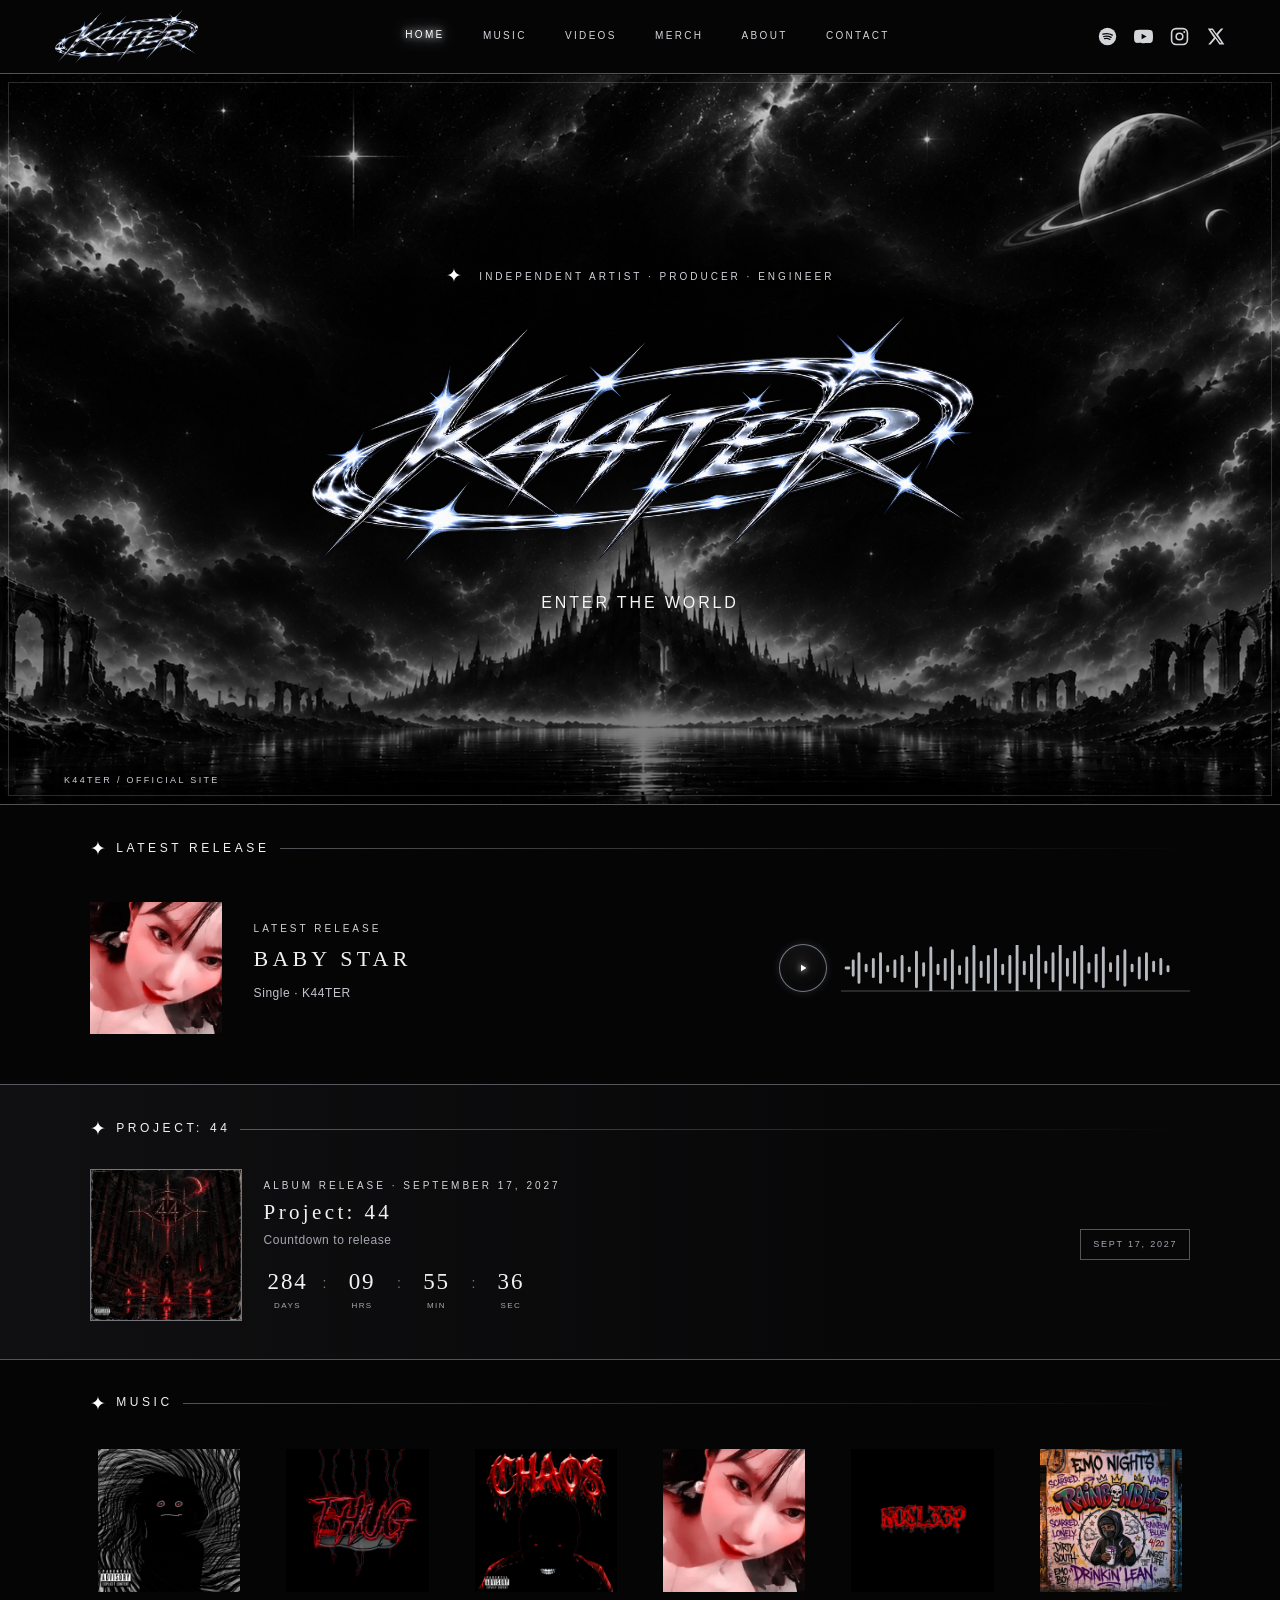
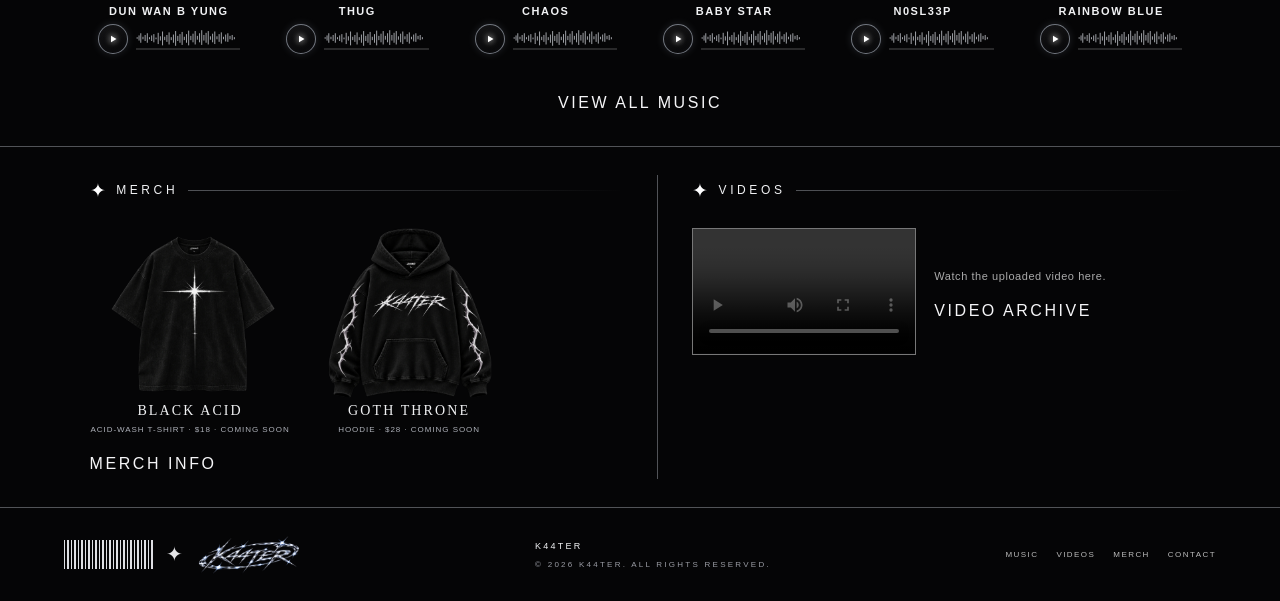
==== commit 15f300b4: "Add uploaded video to home and videos page" ====
--- a/index.html
+++ b/index.html
@@ -3,7 +3,7 @@
 <head>
 <meta charset="utf-8"><meta name="viewport" content="width=device-width, initial-scale=1"><meta name="theme-color" content="#050506">
 <meta name="description" content="The official K44TER artist website."><title>Home | K44TER</title>
-<link rel="preload" as="image" href="assets/backgrounds/cosmic-castle-2k.jpg"><link rel="stylesheet" href="styles.css?v=16"><script src="script.js?v=7" defer></script>
+<link rel="preload" as="image" href="assets/backgrounds/cosmic-castle-2k.jpg"><link rel="stylesheet" href="styles.css?v=17"><script src="script.js?v=7" defer></script>
 </head><body><a class="skip-link" href="#main">Skip to content</a>
 <header class="site-header"><a class="brand" href="index.html" aria-label="K44TER home"><img src="assets/logo/k44ter-chrome-orbital-1200.png" alt="K44TER chrome orbital logo"></a>
 <button class="menu-toggle" type="button" aria-expanded="false" aria-controls="primary-nav" aria-label="Open navigation"><span></span><span></span></button>
@@ -13,5 +13,5 @@
 <section class="content-section latest" id="latest"><div class="section-heading"><span class="spark">✦</span><h2>Latest release</h2><i></i></div><div class="release-feature"><a class="release-cover-link" href="https://open.spotify.com/track/5ABla0cRv7qfZ9XZYniXes" target="_blank" rel="noreferrer" aria-label="Open Baby Star on Spotify"><img class="release-cover" src="assets/music/04-baby-star.jpg" alt="Baby Star cover artwork"></a><div class="release-copy"><p class="eyebrow">LATEST RELEASE</p><h3>Baby Star</h3><p>Single · K44TER</p></div><div class="compact-player" data-audio-player><button class="audio-play" type="button" aria-label="Play BABY STAR"><svg class="play-symbol" viewBox="0 0 24 24" aria-hidden="true"><path class="icon-play" d="M8 5.5v13L19 12 8 5.5Z"/><path class="icon-pause" d="M8 5v14M16 5v14"/></svg></button><div class="audio-display"><svg class="waveform" viewBox="0 0 240 32" role="img" aria-label="Audio waveform"><path d="M2 [base64]" fill="none" stroke="currentColor" stroke-width="2" stroke-linecap="round"/></svg><span class="audio-progress" aria-hidden="true"><span></span></span></div><time class="player-time" aria-label="Track time">0:00 / 0:00</time><audio preload="none" src="assets/audio/baby-star.mp3"></audio></div></div></section>
 <section class="content-section project-strip"><div class="section-heading"><span class="spark">✦</span><h2>Project: 44</h2><i></i></div><div class="project-content project-countdown"><img class="project-cover" src="assets/projects/project-44-cover.jpg" alt="Project: 44 cover artwork"><div class="project-info"><p class="eyebrow">ALBUM RELEASE · SEPTEMBER 17, 2027</p><h3>Project: 44</h3><p>Countdown to release</p><div class="countdown" data-countdown data-target="2027-09-17T00:00:00+07:00" aria-label="Countdown to Project: 44 release"><div><strong data-days>—</strong><span>DAYS</span></div><b>:</b><div><strong data-hours>—</strong><span>HRS</span></div><b>:</b><div><strong data-minutes>—</strong><span>MIN</span></div><b>:</b><div><strong data-seconds>—</strong><span>SEC</span></div></div></div><span class="project-status">SEPT 17, 2027</span></div></section>
 <section class="content-section"><div class="section-heading"><span class="spark">✦</span><h2>Music</h2><i></i></div><div class="placeholder-grid six music-preview-grid"><article class="music-tile" data-category="single"><a class="music-art-link" href="https://open.spotify.com/track/0UyNMUNlDSe3fFkBKzSwoQ" target="_blank" rel="noreferrer" aria-label="Open DUN WAN B YUNG on Spotify"><img class="music-art" src="assets/music/01-dun-wan-b-yung.jpg" alt="DUN WAN B YUNG cover artwork"></a><h3>DUN WAN B YUNG</h3><div class="compact-player" data-audio-player><button class="audio-play" type="button" aria-label="Play DUN WAN B YUNG"><svg class="play-symbol" viewBox="0 0 24 24" aria-hidden="true"><path class="icon-play" d="M8 5.5v13L19 12 8 5.5Z"/><path class="icon-pause" d="M8 5v14M16 5v14"/></svg></button><div class="audio-display"><svg class="waveform" viewBox="0 0 240 32" role="img" aria-label="Audio waveform"><path d="M2 [base64]" fill="none" stroke="currentColor" stroke-width="2" stroke-linecap="round"/></svg><span class="audio-progress" aria-hidden="true"><span></span></span></div><time class="player-time" aria-label="Track time">0:00 / 0:00</time><audio preload="none" src="assets/audio/dun-wan-b-yung.mp3"></audio></div></article><article class="music-tile" data-category="single"><a class="music-art-link" href="https://open.spotify.com/track/5TOm9nbfI895H2cRXM6hP5" target="_blank" rel="noreferrer" aria-label="Open THUG on Spotify"><img class="music-art" src="assets/music/02-thug.jpg" alt="THUG cover artwork"></a><h3>THUG</h3><div class="compact-player" data-audio-player><button class="audio-play" type="button" aria-label="Play THUG"><svg class="play-symbol" viewBox="0 0 24 24" aria-hidden="true"><path class="icon-play" d="M8 5.5v13L19 12 8 5.5Z"/><path class="icon-pause" d="M8 5v14M16 5v14"/></svg></button><div class="audio-display"><svg class="waveform" viewBox="0 0 240 32" role="img" aria-label="Audio waveform"><path d="M2 [base64]" fill="none" stroke="currentColor" stroke-width="2" stroke-linecap="round"/></svg><span class="audio-progress" aria-hidden="true"><span></span></span></div><time class="player-time" aria-label="Track time">0:00 / 0:00</time><audio preload="none" src="assets/audio/thug.mp3"></audio></div></article><article class="music-tile" data-category="single"><a class="music-art-link" href="https://open.spotify.com/track/6tZy8vqleIMeCNvs3DmoJp" target="_blank" rel="noreferrer" aria-label="Open CHAOS on Spotify"><img class="music-art" src="assets/music/03-chaos.jpg" alt="CHAOS cover artwork"></a><h3>CHAOS</h3><div class="compact-player" data-audio-player><button class="audio-play" type="button" aria-label="Play CHAOS"><svg class="play-symbol" viewBox="0 0 24 24" aria-hidden="true"><path class="icon-play" d="M8 5.5v13L19 12 8 5.5Z"/><path class="icon-pause" d="M8 5v14M16 5v14"/></svg></button><div class="audio-display"><svg class="waveform" viewBox="0 0 240 32" role="img" aria-label="Audio waveform"><path d="M2 [base64]" fill="none" stroke="currentColor" stroke-width="2" stroke-linecap="round"/></svg><span class="audio-progress" aria-hidden="true"><span></span></span></div><time class="player-time" aria-label="Track time">0:00 / 0:00</time><audio preload="none" src="assets/audio/chaos.mp3"></audio></div></article><article class="music-tile" data-category="single"><a class="music-art-link" href="https://open.spotify.com/track/5ABla0cRv7qfZ9XZYniXes" target="_blank" rel="noreferrer" aria-label="Open BABY STAR on Spotify"><img class="music-art" src="assets/music/04-baby-star.jpg" alt="BABY STAR cover artwork"></a><h3>BABY STAR</h3><div class="compact-player" data-audio-player><button class="audio-play" type="button" aria-label="Play BABY STAR"><svg class="play-symbol" viewBox="0 0 24 24" aria-hidden="true"><path class="icon-play" d="M8 5.5v13L19 12 8 5.5Z"/><path class="icon-pause" d="M8 5v14M16 5v14"/></svg></button><div class="audio-display"><svg class="waveform" viewBox="0 0 240 32" role="img" aria-label="Audio waveform"><path d="M2 [base64]" fill="none" stroke="currentColor" stroke-width="2" stroke-linecap="round"/></svg><span class="audio-progress" aria-hidden="true"><span></span></span></div><time class="player-time" aria-label="Track time">0:00 / 0:00</time><audio preload="none" src="assets/audio/baby-star.mp3"></audio></div></article><article class="music-tile" data-category="single"><a class="music-art-link" href="https://open.spotify.com/track/0wNx0E15DyEDxu71rA2f4R" target="_blank" rel="noreferrer" aria-label="Open N0SL33P on Spotify"><img class="music-art" src="assets/music/05-n0sl33p.jpg" alt="N0SL33P cover artwork"></a><h3>N0SL33P</h3><div class="compact-player" data-audio-player><button class="audio-play" type="button" aria-label="Play N0SL33P"><svg class="play-symbol" viewBox="0 0 24 24" aria-hidden="true"><path class="icon-play" d="M8 5.5v13L19 12 8 5.5Z"/><path class="icon-pause" d="M8 5v14M16 5v14"/></svg></button><div class="audio-display"><svg class="waveform" viewBox="0 0 240 32" role="img" aria-label="Audio waveform"><path d="M2 [base64]" fill="none" stroke="currentColor" stroke-width="2" stroke-linecap="round"/></svg><span class="audio-progress" aria-hidden="true"><span></span></span></div><time class="player-time" aria-label="Track time">0:00 / 0:00</time><audio preload="none" src="assets/audio/n0sl33p.mp3"></audio></div></article><article class="music-tile" data-category="single"><a class="music-art-link" href="https://open.spotify.com/track/3hxORqCs7koCFX0boj8CnD" target="_blank" rel="noreferrer" aria-label="Open RAINBOW BLUE on Spotify"><img class="music-art" src="assets/music/06-rainbow-blue.jpg" alt="RAINBOW BLUE cover artwork"></a><h3>RAINBOW BLUE</h3><div class="compact-player" data-audio-player><button class="audio-play" type="button" aria-label="Play RAINBOW BLUE"><svg class="play-symbol" viewBox="0 0 24 24" aria-hidden="true"><path class="icon-play" d="M8 5.5v13L19 12 8 5.5Z"/><path class="icon-pause" d="M8 5v14M16 5v14"/></svg></button><div class="audio-display"><svg class="waveform" viewBox="0 0 240 32" role="img" aria-label="Audio waveform"><path d="M2 [base64]" fill="none" stroke="currentColor" stroke-width="2" stroke-linecap="round"/></svg><span class="audio-progress" aria-hidden="true"><span></span></span></div><time class="player-time" aria-label="Track time">0:00 / 0:00</time><audio preload="none" src="assets/audio/rainbow-blue.mp3"></audio></div></article></div><div class="center-action"><a class="button" href="music.html">VIEW ALL MUSIC</a></div></section>
-<section class="content-section home-split"><div><div class="section-heading"><span class="spark">✦</span><h2>Merch</h2><i></i></div><div class="merch-home-preview"><div class="merch-home-grid"><article class="merch-home-item"><img src="assets/merch/tshirt-front.webp" alt="BLACK ACID T-shirt front preview"><h3>BLACK ACID</h3><p>ACID-WASH T-SHIRT · $18 · COMING SOON</p></article><article class="merch-home-item"><img src="assets/merch/hoodie-front-v2.webp" alt="GOTH THRONE hoodie front preview"><h3>GOTH THRONE</h3><p>HOODIE · $28 · COMING SOON</p></article></div><a class="button" href="merch.html">MERCH INFO</a></div></div><div><div class="section-heading"><span class="spark">✦</span><h2>Videos</h2><i></i></div><div class="video-preview"><div class="video-placeholder"><span>VIDEO<br>PENDING</span></div><div><p>Video links will appear here when supplied.</p><a class="button" href="videos.html">VIDEO ARCHIVE</a></div></div></div></section></main>
+<section class="content-section home-split"><div><div class="section-heading"><span class="spark">✦</span><h2>Merch</h2><i></i></div><div class="merch-home-preview"><div class="merch-home-grid"><article class="merch-home-item"><img src="assets/merch/tshirt-front.webp" alt="BLACK ACID T-shirt front preview"><h3>BLACK ACID</h3><p>ACID-WASH T-SHIRT · $18 · COMING SOON</p></article><article class="merch-home-item"><img src="assets/merch/hoodie-front-v2.webp" alt="GOTH THRONE hoodie front preview"><h3>GOTH THRONE</h3><p>HOODIE · $28 · COMING SOON</p></article></div><a class="button" href="merch.html">MERCH INFO</a></div></div><div><div class="section-heading"><span class="spark">✦</span><h2>Videos</h2><i></i></div><div class="video-preview"><video class="home-video-embed" controls playsinline preload="metadata" aria-label="K44TER uploaded video"><source src="assets/videos/1105.mp4" type="video/mp4">Your browser does not support MP4 video.</video><div><p>Watch the uploaded video here.</p><a class="button" href="videos.html">VIDEO ARCHIVE</a></div></div></div></section></main>
 <footer class="site-footer"><div class="footer-mark"><span class="barcode" aria-hidden="true"></span><span class="footer-star">✦</span><img src="assets/logo/k44ter-chrome-orbital-1200.png" alt=""></div><p>K44TER <span>© 2026 K44TER. ALL RIGHTS RESERVED.</span></p><div class="footer-links"><a href="music.html">Music</a><a href="videos.html">Videos</a><a href="merch.html">Merch</a><a href="contact.html">Contact</a></div></footer></body></html>
--- a/styles.css
+++ b/styles.css
@@ -45,3 +45,33 @@
 
 /* Compact home page preview for the two coming-soon merch pieces */
 .merch-home-preview{display:flex;flex-direction:column;align-items:flex-start;gap:12px;width:100%}.merch-home-grid{display:grid;grid-template-columns:repeat(2,minmax(0,1fr));gap:18px;width:100%;max-width:420px}.merch-home-item{text-align:center;min-width:0}.merch-home-item img{width:100%;max-width:170px;aspect-ratio:1;object-fit:contain;margin:0 auto 5px}.merch-home-item h3{margin:4px 0;font:400 14px var(--serif);letter-spacing:.15em}.merch-home-item p{margin:0;color:#aeb1b9;font-size:8px;letter-spacing:.12em;line-height:1.7}.merch-product-type{margin:-4px 0 8px;color:#aeb1b9;font-size:9px;letter-spacing:.2em}.merch-product-copy h3{margin-bottom:6px}@media(max-width:640px){.merch-home-grid{max-width:360px;gap:12px}.merch-home-item h3{font-size:12px}.merch-home-item p{font-size:7px}}
+
+/* Artist supplied portrait for the About page */
+.about-art.has-artist-photo{width:100%;max-height:620px;min-height:0;aspect-ratio:4/5;align-self:center;background:#050506;border:1px solid #777;box-shadow:0 0 22px #ffffff12}.about-art.has-artist-photo:before,.about-art.has-artist-photo:after{display:none}.about-art.has-artist-photo img{width:100%;height:100%;object-fit:cover;object-position:center center;opacity:1}.about-art.has-artist-photo span{display:none}@media(max-width:640px){.about-art.has-artist-photo{width:100%;max-height:none;aspect-ratio:4/5;min-height:0}}
+
+/* Keep legacy decorative crosses off the artist portrait */
+.about-feature .about-art.has-artist-photo:before,.about-feature .about-art.has-artist-photo:after{content:none!important;display:none!important}.about-feature .about-art.has-artist-photo{width:100%;max-height:620px;min-height:0;aspect-ratio:4/5;align-self:center;background:#050506;border:1px solid #777;box-shadow:0 0 22px #ffffff12}.about-feature .about-art.has-artist-photo img{width:100%;height:100%;object-fit:cover;object-position:center center;opacity:1}
+
+/* About page: contained portrait, icon links, and the artist's timeline and releases */
+.about-feature .about-art.has-artist-photo{max-width:680px;max-height:560px;aspect-ratio:1.2;background:#050506}
+.about-feature .about-art.has-artist-photo img{width:100%;height:100%;max-width:none;object-fit:contain;object-position:center;opacity:1}
+.about-links{gap:18px}.about-links .button{gap:9px;padding:4px 0;font-size:14px;letter-spacing:.15em}
+.about-social-icon{display:block;width:17px;height:17px;flex:0 0 17px;fill:currentColor}.about-social-icon.spotify-mark path{fill:none;stroke:#050506;stroke-width:1.55;stroke-linecap:round}
+.skills-list li{display:flex;align-items:center;gap:12px}.skills-list li:before{content:none;margin:0}.skill-icon{width:16px;height:16px;flex:0 0 16px;fill:none;stroke:currentColor;stroke-width:1.6;stroke-linecap:round;stroke-linejoin:round;color:#f0f1f3}
+.sound-text{display:grid;grid-template-columns:1fr 1fr;gap:18px}.sound-text h3{margin:0 0 5px;color:#d9dbe0;font:500 9px/1.5 var(--sans);letter-spacing:.22em;text-transform:uppercase}.sound-text p{margin:0;color:#c5c7ce;font:12px/1.8 var(--sans);letter-spacing:.08em}
+.about-journey{padding-top:26px;padding-bottom:30px;background-position:center 58%}.about-journey:after{display:none}.journey-timeline{display:grid;grid-template-columns:repeat(5,minmax(0,1fr));position:relative;text-align:center;padding-top:18px}.journey-timeline:before{content:"";position:absolute;left:9%;right:9%;top:26px;height:1px;background:linear-gradient(90deg,transparent,#d6d8dfb8,transparent)}.journey-timeline article{position:relative;padding:0 8px}.journey-star{position:relative;z-index:1;display:block;margin:0 auto 5px;width:17px;height:17px;color:#fff;font-size:18px;line-height:17px;text-shadow:0 0 12px #fff}.journey-timeline h3{margin:7px 0 4px;font-size:11px;letter-spacing:.2em}.journey-timeline p{margin:0;color:#d2d3d8;font-size:10px;line-height:1.75;letter-spacing:.08em}
+.about-projects{display:grid;grid-template-columns:1.05fr .95fr;gap:34px}.about-upcoming{border-left:1px solid var(--line);padding-left:34px}.key-release-grid{display:grid;grid-template-columns:repeat(3,minmax(0,1fr));gap:16px}.key-release{min-width:0;text-align:center;transition:transform .2s,color .2s,text-shadow .2s}.key-release:hover{transform:translateY(-3px);color:#fff;text-shadow:0 0 10px #ffffff40}.key-release img{width:100%;aspect-ratio:1;object-fit:cover;margin-bottom:8px}.key-release h3{margin:0;font-size:9px;letter-spacing:.13em;text-transform:uppercase}.key-release p{margin:3px 0 0;color:#aeb0b8;font-size:8px;letter-spacing:.16em;text-transform:uppercase}.about-discography{margin-top:13px;font-size:12px;letter-spacing:.16em}.about-discography span{font-size:14px}.upcoming-project-card{display:grid;grid-template-columns:minmax(130px,.9fr) minmax(130px,1fr);gap:18px;align-items:center}.upcoming-project-card img{width:100%;aspect-ratio:1;object-fit:cover;border:1px solid #777}.upcoming-project-card h3{margin:0 0 7px;font:400 17px var(--serif);letter-spacing:.17em;text-transform:uppercase}.upcoming-project-card .project-date{margin:10px 0 0;font:400 16px var(--serif);letter-spacing:.2em}
+@media(max-width:900px){.about-projects{gap:24px}.about-upcoming{padding-left:24px}.upcoming-project-card{grid-template-columns:1fr;gap:12px}.upcoming-project-card img{max-width:220px}}
+@media(max-width:640px){.about-feature .about-art.has-artist-photo{max-width:100%;max-height:none;aspect-ratio:1.2}.about-links{gap:15px}.about-links .button{font-size:12px}.sound-text{grid-template-columns:1fr;gap:14px}.about-journey{background-position:center center}.journey-timeline{grid-template-columns:1fr;text-align:left;gap:14px;padding:0 0 0 25px}.journey-timeline:before{left:8px;right:auto;top:10px;bottom:10px;width:1px;height:auto}.journey-timeline article{display:grid;grid-template-columns:30px 50px 1fr;align-items:center;padding:0}.journey-star{margin:0}.journey-timeline h3{margin:0}.journey-timeline p{margin:0}.about-projects{grid-template-columns:1fr;gap:26px}.about-upcoming{border-left:0;border-top:1px solid var(--line);padding:24px 0 0}.key-release-grid{gap:11px}.key-release h3{font-size:8px}.upcoming-project-card{grid-template-columns:minmax(110px,.8fr) 1fr;gap:14px}.upcoming-project-card img{max-width:none}}
+
+/* Keep the portrait aligned to the full bio block and balance Project: 44 against release covers */
+.about-feature{align-items:stretch}.about-feature .about-art.has-artist-photo{max-width:none;max-height:none;min-height:0;height:auto;aspect-ratio:auto;align-self:stretch;border:0;box-shadow:none}.about-feature .about-art.has-artist-photo img{position:absolute;inset:0;width:100%;height:100%;object-fit:contain}
+.about-discography{display:flex;width:max-content;max-width:100%;justify-content:center;margin:13px auto 0}
+.upcoming-project-card{grid-template-columns:minmax(0,320px) minmax(120px,1fr);align-items:center}.upcoming-project-card img{width:100%;max-width:320px;aspect-ratio:1;object-fit:cover}.upcoming-project-card .upcoming-description{margin:12px 0 0;color:#c5c7ce;font-size:11px;line-height:1.7;letter-spacing:.08em}
+@media(max-width:900px){.upcoming-project-card{grid-template-columns:minmax(0,280px) minmax(120px,1fr)}.upcoming-project-card img{max-width:280px}}
+@media(max-width:640px){.about-feature .about-art.has-artist-photo{height:300px;aspect-ratio:auto}.about-feature .about-art.has-artist-photo img{position:absolute}.upcoming-project-card{grid-template-columns:minmax(0,1fr) minmax(0,1.15fr)}.upcoming-project-card img{max-width:none}}
+.contact-emblem span{display:none!important}
+/* User-supplied video playback */
+.home-video-embed{display:block;width:45%;max-width:360px;aspect-ratio:16/9;object-fit:cover;flex:0 0 auto;background:#050506;border:1px solid #777}
+.featured-video-embed{display:block;width:100%;height:100%;aspect-ratio:16/9;object-fit:contain;background:#050506}
+@media(max-width:640px){.home-video-embed{width:43%;max-width:none}}
